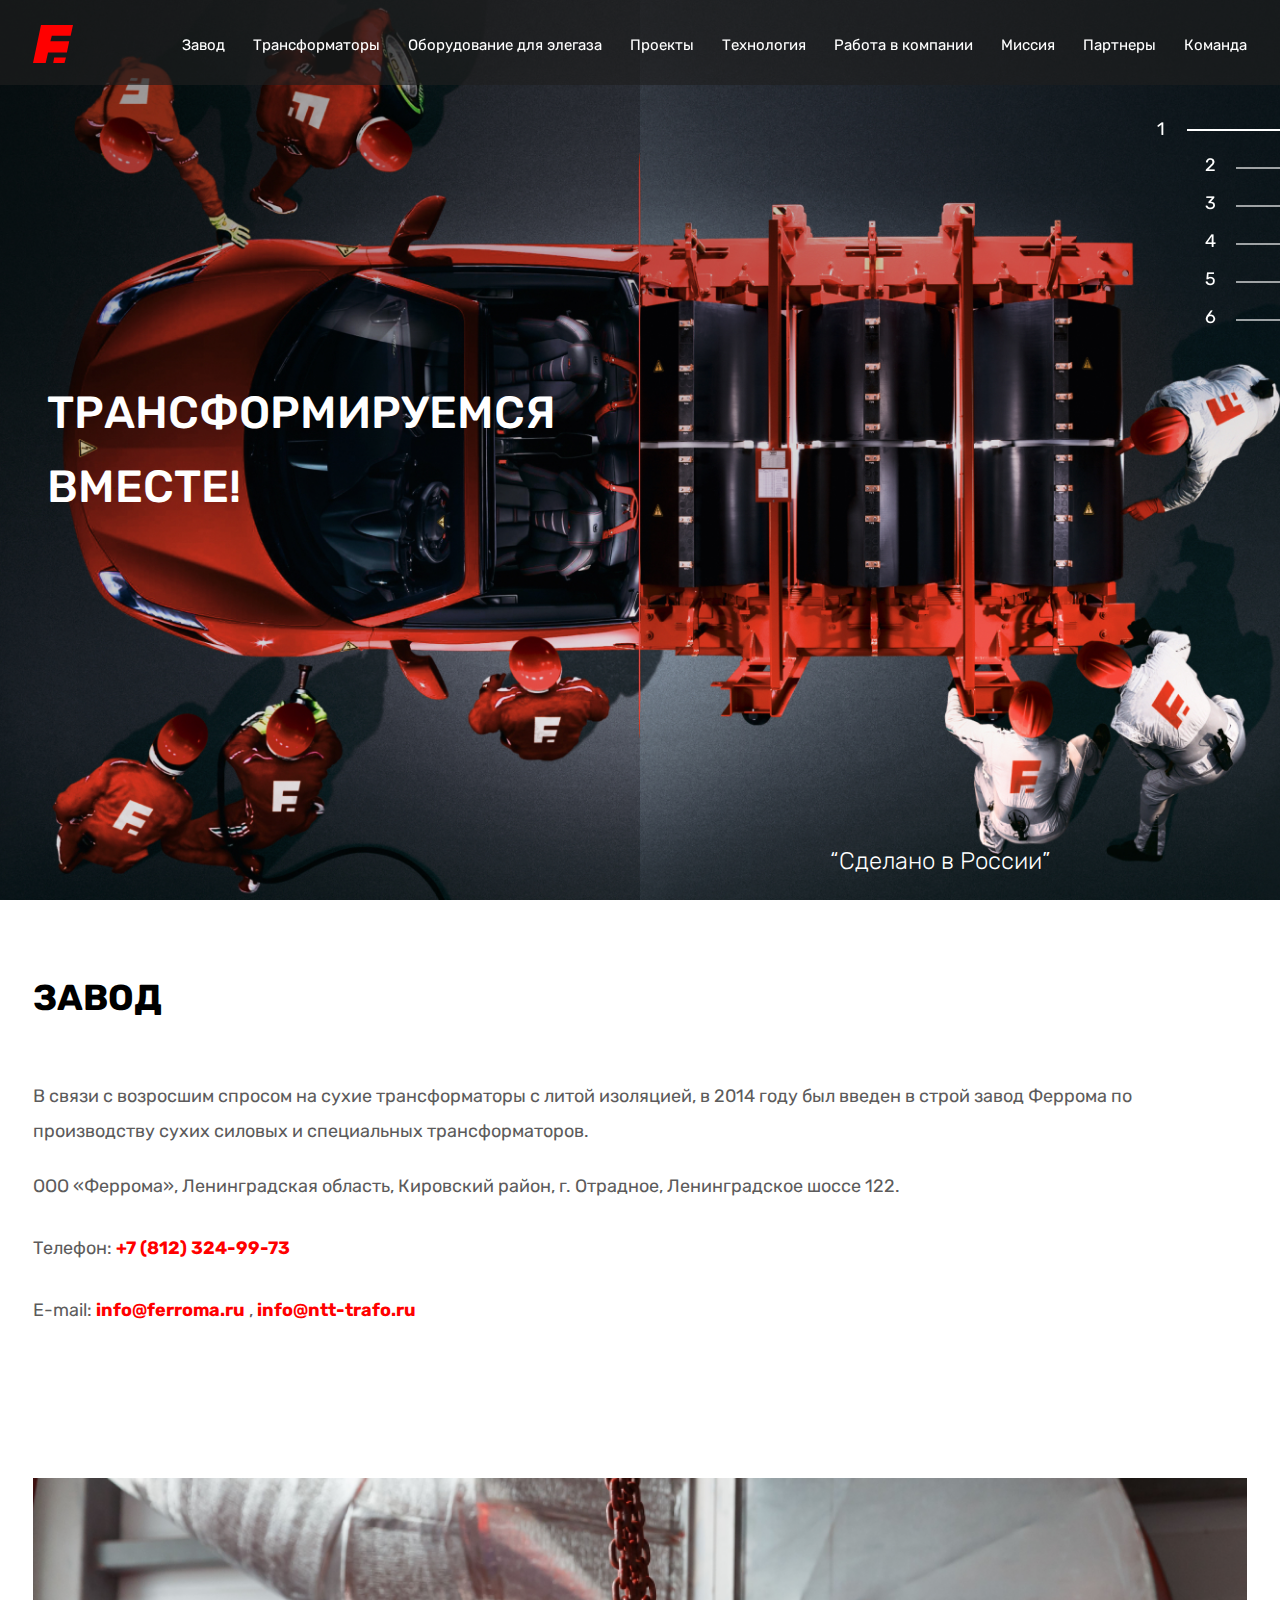
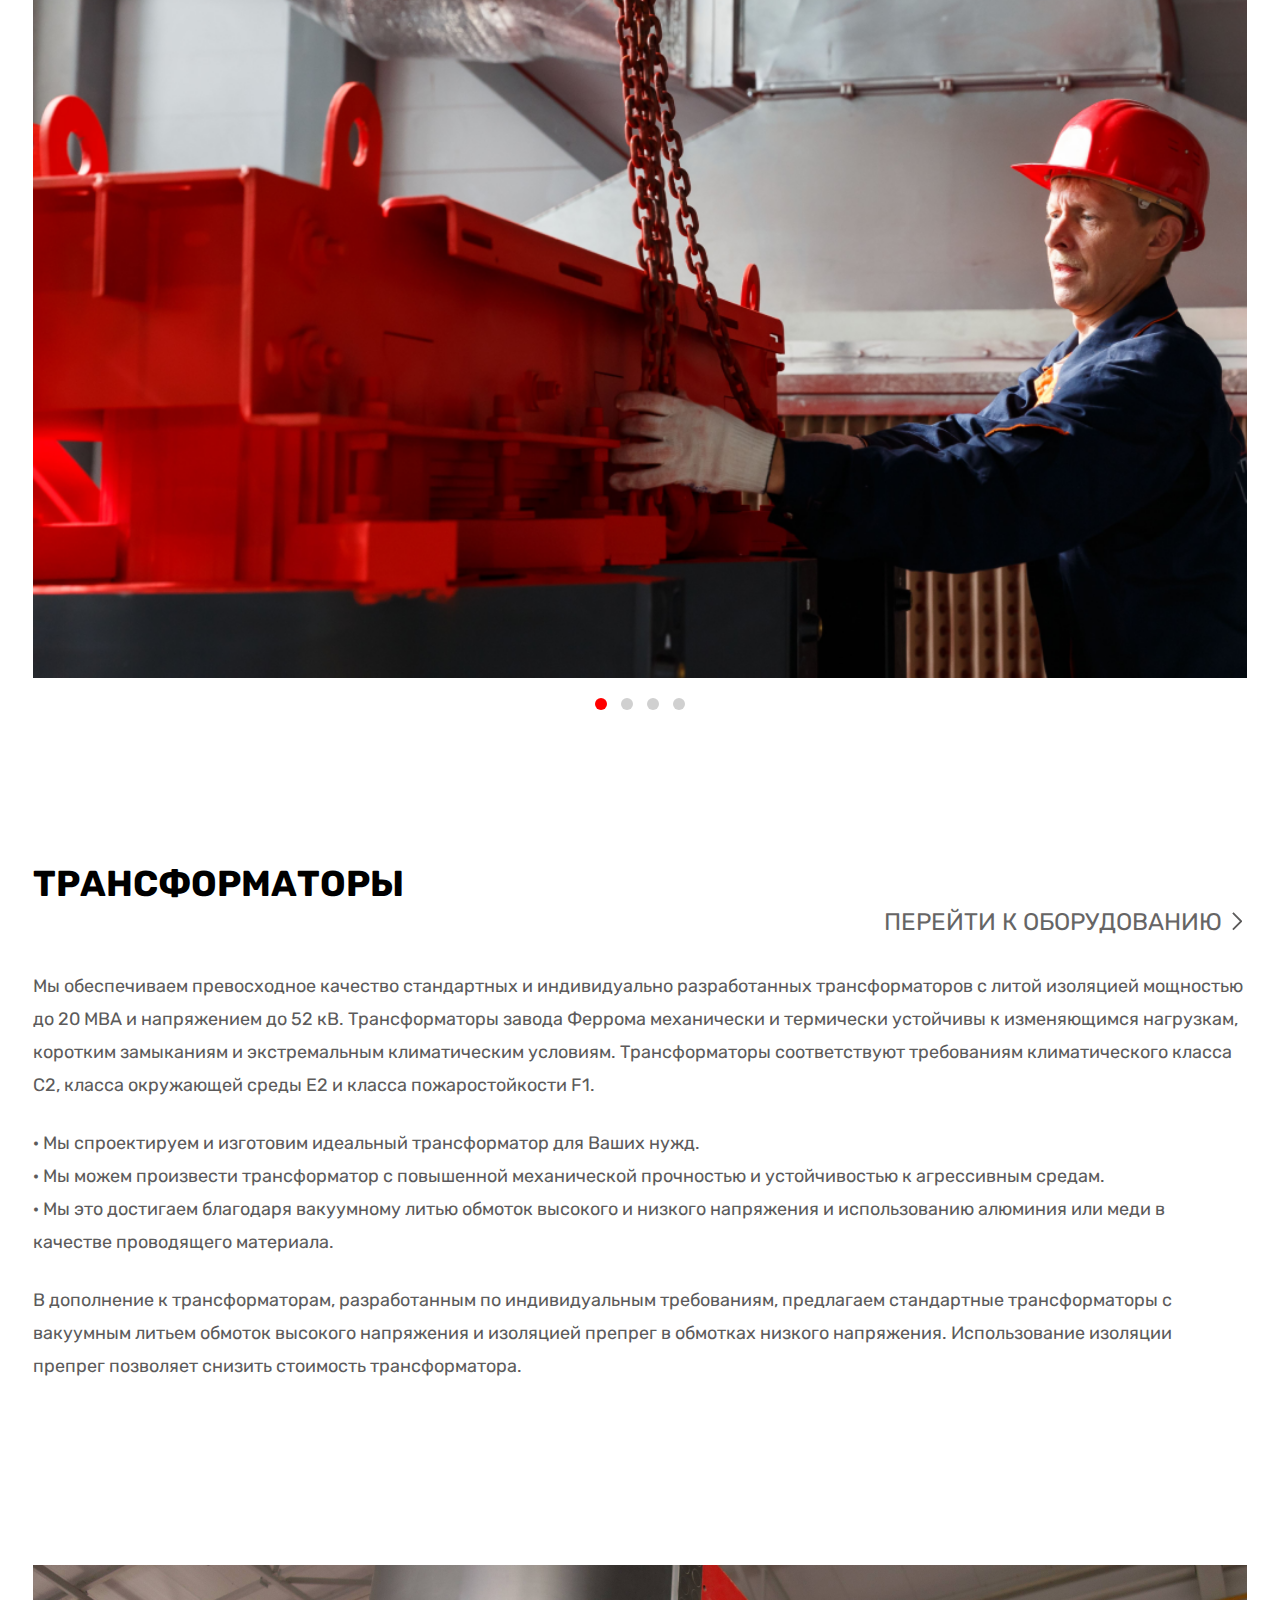
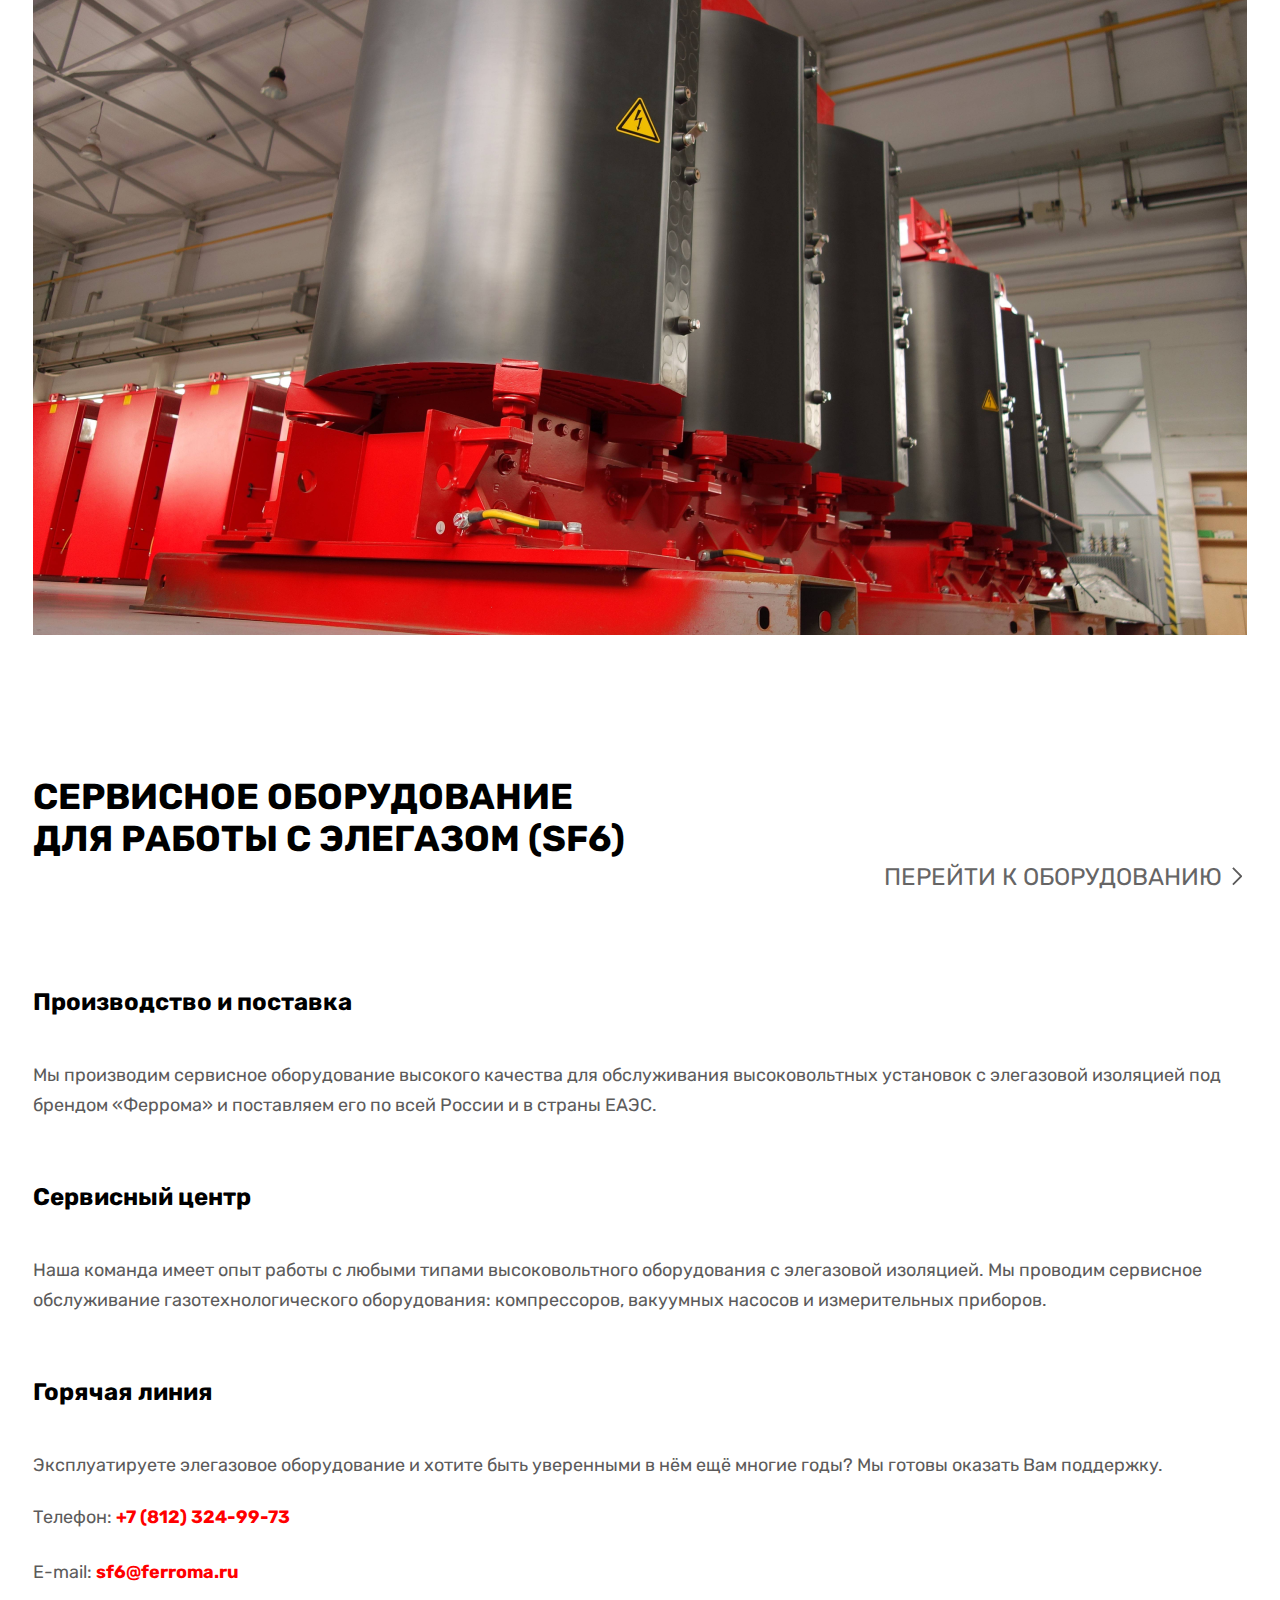
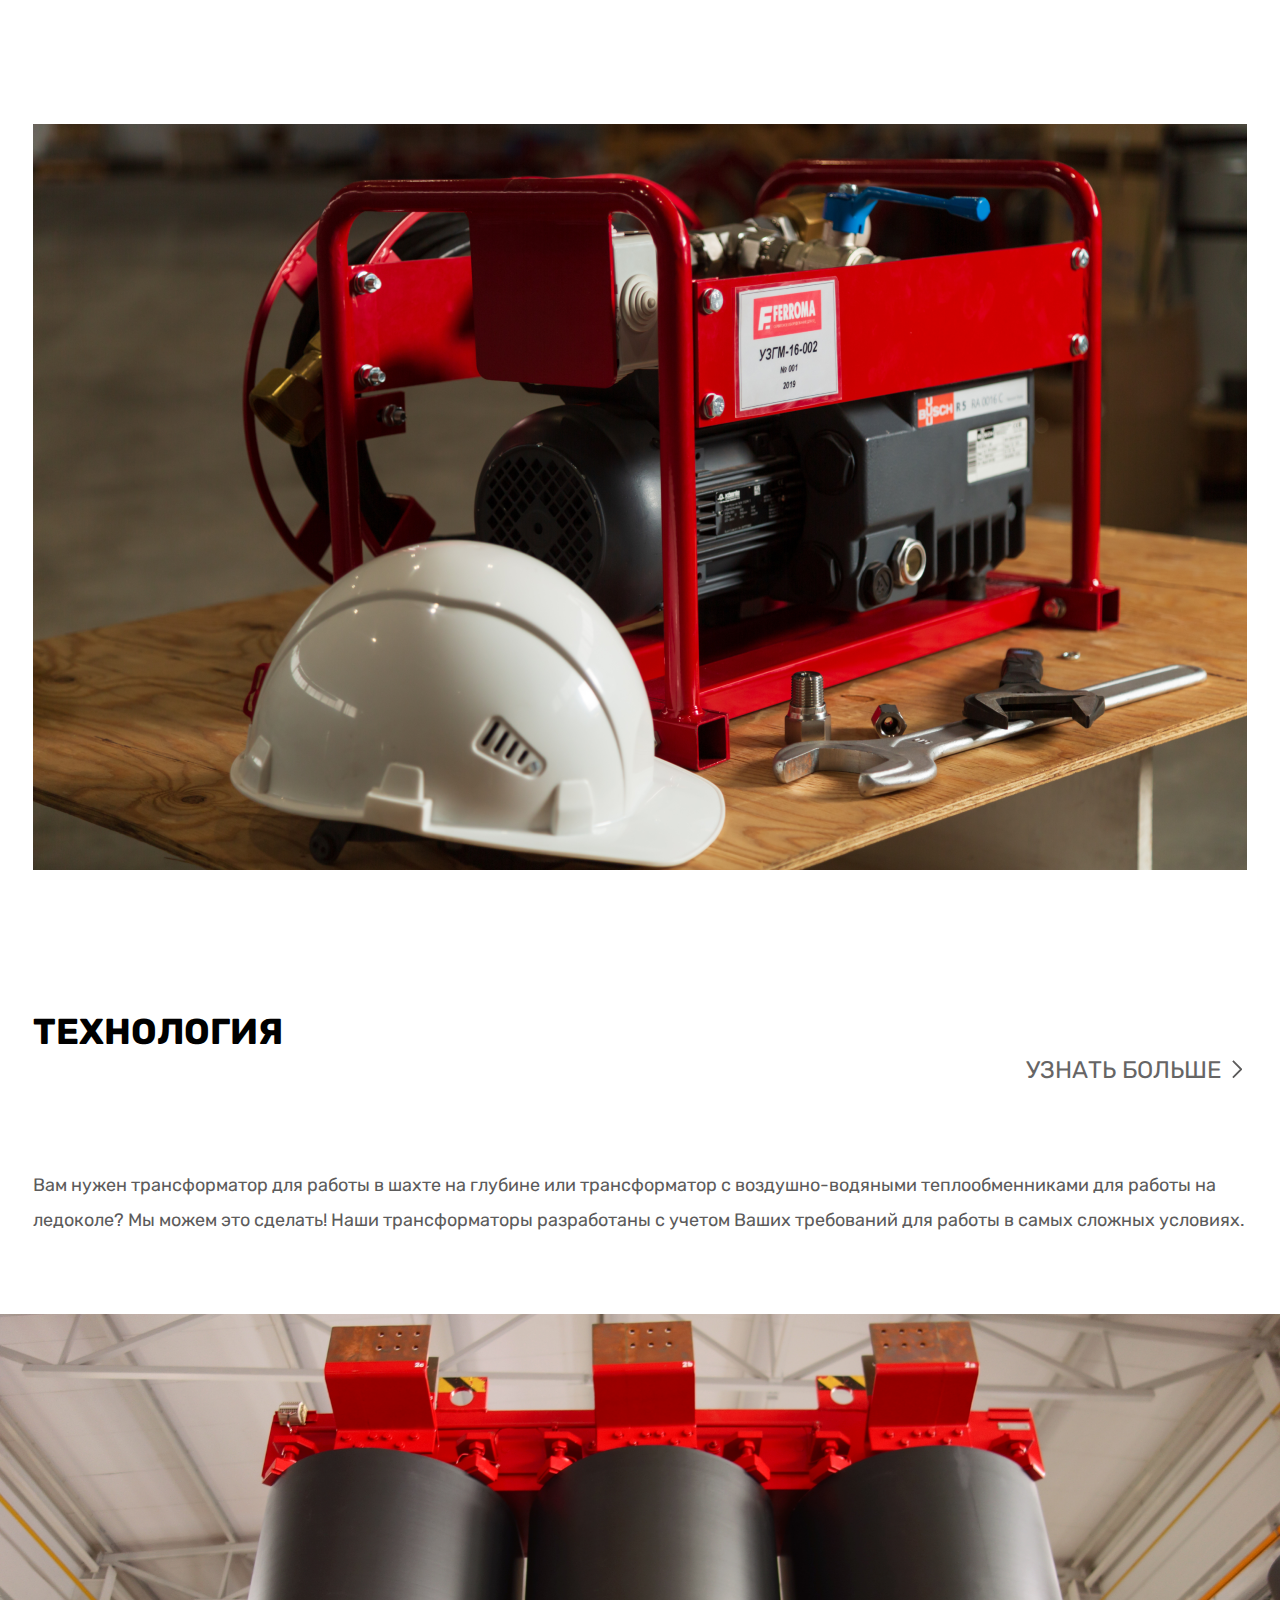
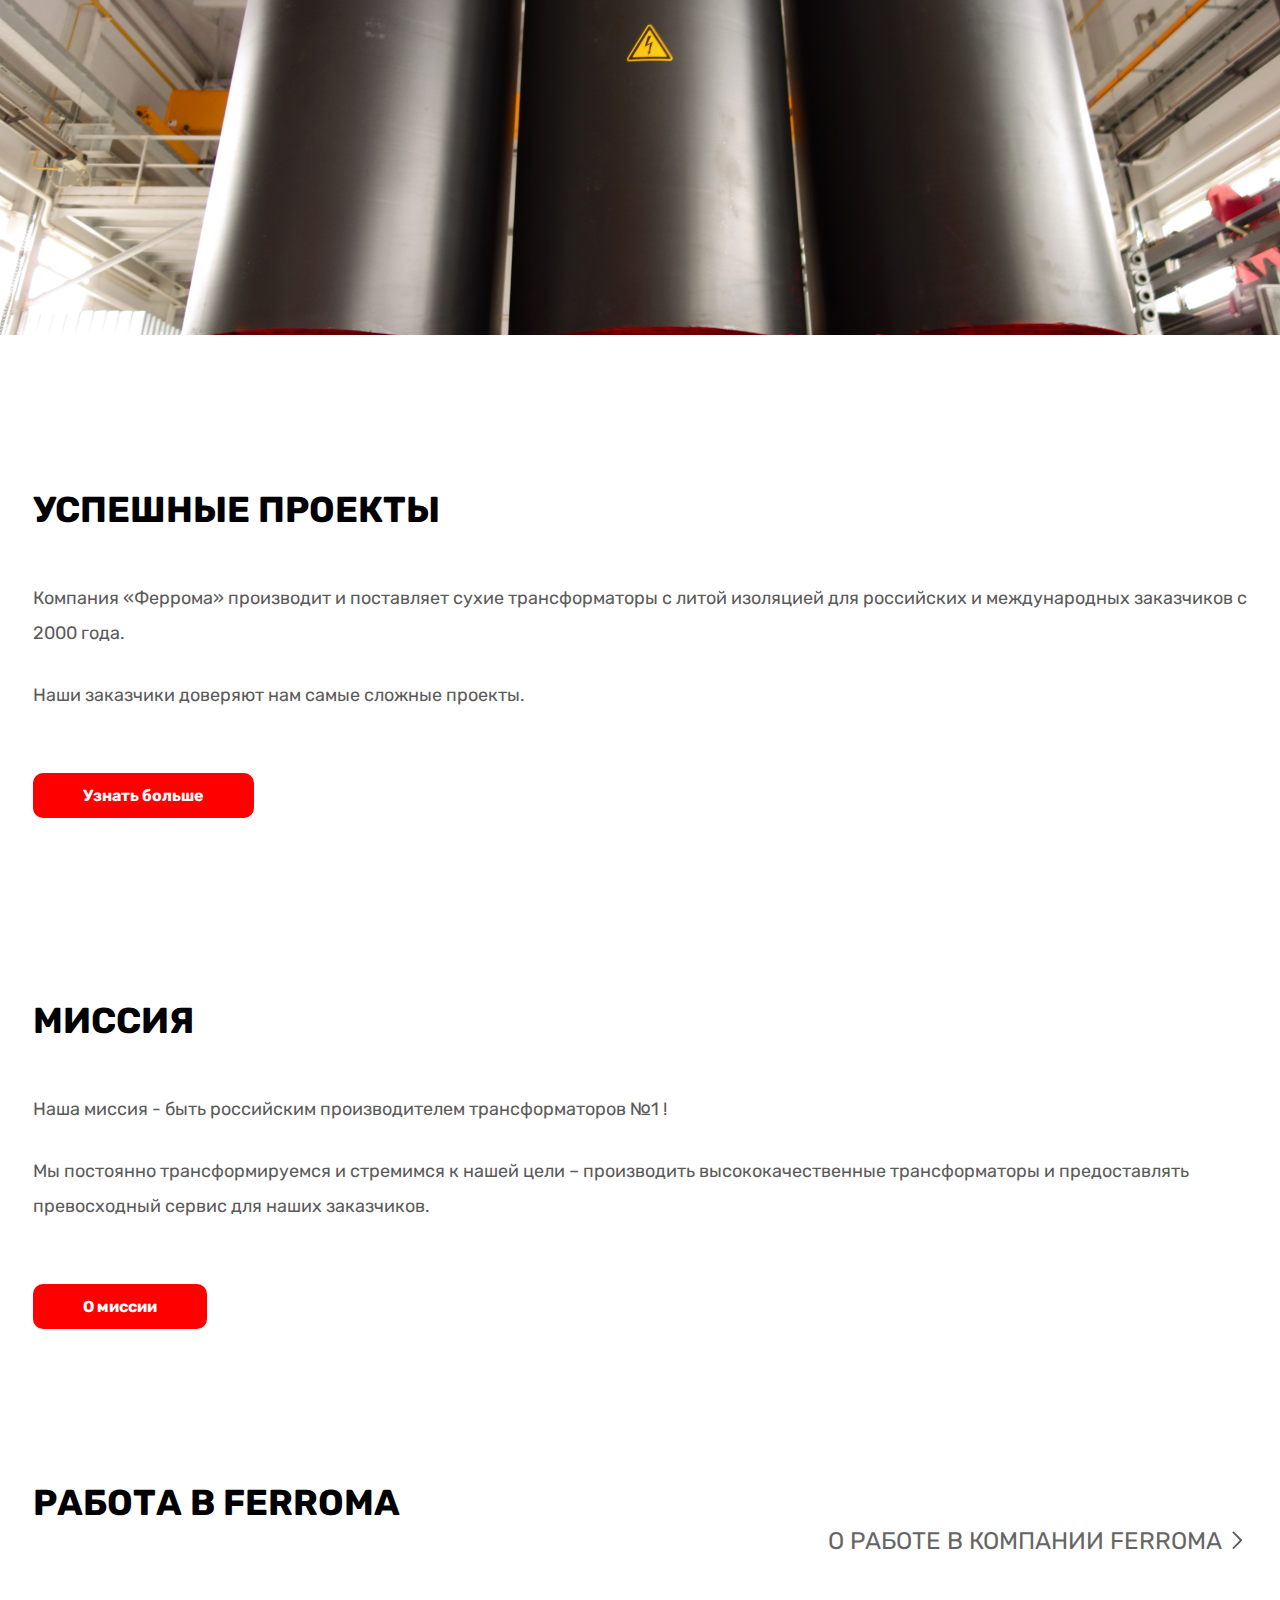
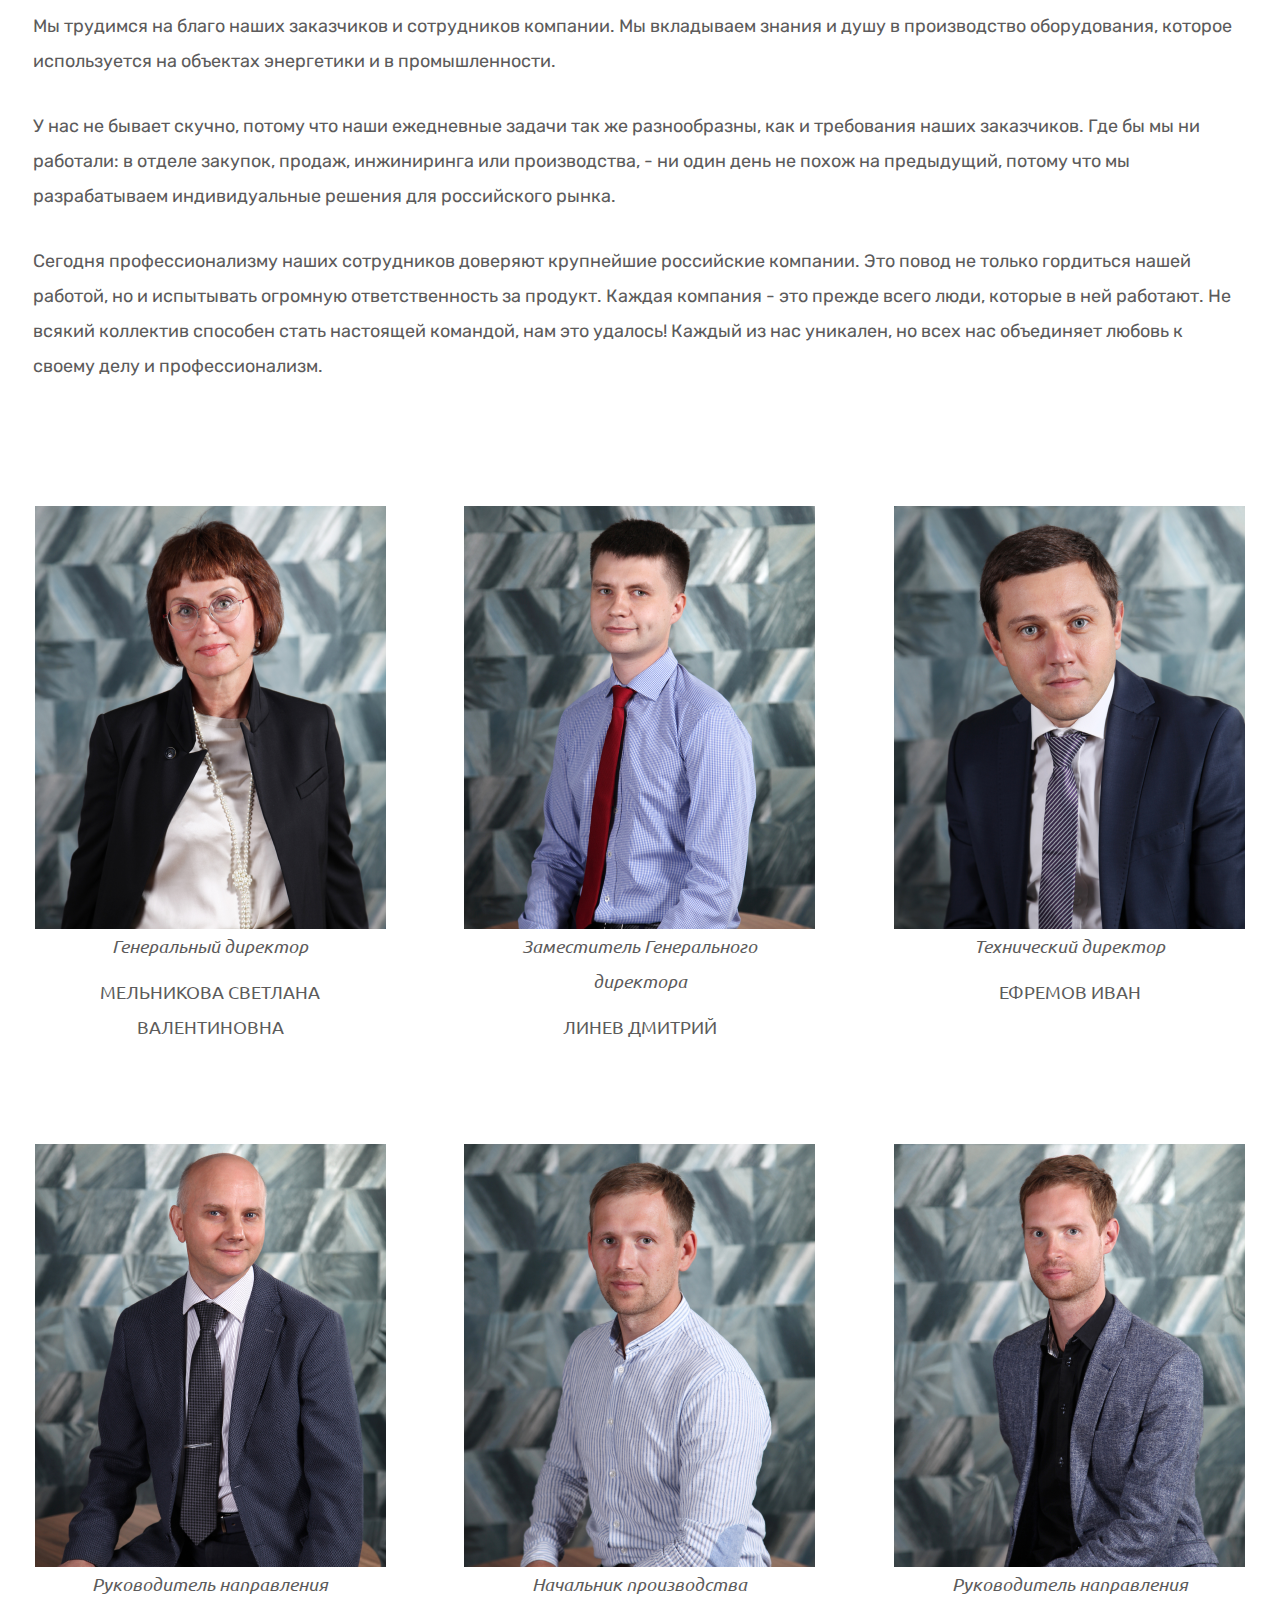
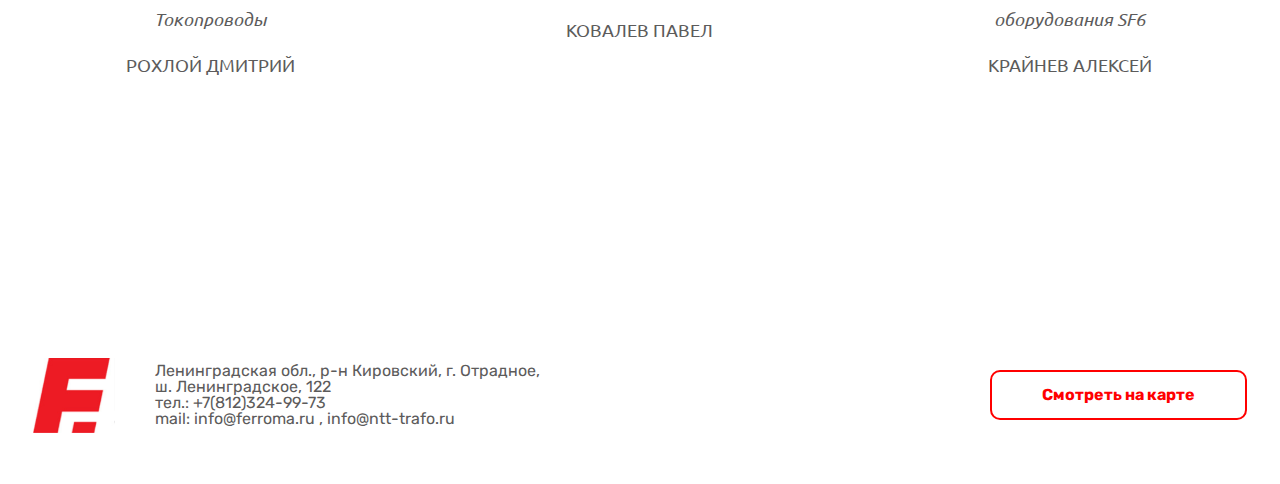
==== docs/index.html @ 0f890d2f "Add files via upload" ====
<!DOCTYPE html>
<html lang="ru">
<head>
   <meta charset="UTF-8">
   <meta name="viewport" content="width=device-width, initial-scale=1.0">
   <meta http-equiv="X-UA-Compatible" content="ie=edge">
   <link href="https://fonts.googleapis.com/css2?family=Rubik:wght@300;400;500;700;900&family=Ubuntu:ital@0;1&display=swap" rel="stylesheet">
   <link rel="stylesheet" href="css/style.min.css">
   <title>Ferroma</title>
</head>
<body>
   <div class="wrapper">
      <section class="top">
         <header class="header">
            <div class="container">
               <div class="header-inner">
                  <a class="header-logo" href="index.html" >
                     <img src="images/logo-small.svg" alt="" />
                  </a>
                  <nav class="header-menu">
                     <ul class="header-list">
                        <li>
                           <div class="header-adapt">
                              <a class="header-logo-adaptive" href="index.html">
                                 <img src="images/logo-small.svg" alt="" />
                              </a>
                              <button class="header-menu__btn header-menu__btn--close">
                                 <span class="header-menu__line"></span>
                              </button>
                           </div>
                        </li>
                        <li><a class="header-link" href="#factory">Завод</a></li>
                        <li><a class="header-link" href="transformators.html">Трансформаторы</a></li>
                        <li><a class="header-link" href="gear.html">Оборудование для элегаза</a></li>
                        <li><a class="header-link" href="projects.html">Проекты</a></li>
                        <li><a class="header-link" href="technology.html">Технология</a></li>
                        <li><a class="header-link" href="team.html">Работа в компании</a></li>
                        <li><a class="header-link" href="mission.html">Миссия</a></li>
                        <li><a class="header-link" href="partners.html">Партнеры</a></li>
                        <li><a class="header-link" href="#crew">Команда</a></li>
                     </ul>
                  </nav>
                  <div class="header-menu__overlay"></div>
                  <button class="header-menu__btn">
                     <span class="header-menu__line"></span>
                  </button>
               </div>
            </div>
         </header>
         <section class="main">
            <div class="main-slider">
               <div class="main-slider__item item-slider">
                  <div class="overlay"></div>
                  <div class="item-slider__img">
                     <picture>
                        <source srcset="images/main-1-landscape.jpg" media="(max-width: 450px)">
                        <img src="images/main-1.jpg" alt="">
                     </picture>
                  </div>
                  <div class="item-slider__body">
                     <div class="container">
                        <div class="item-slider__body__content">
                           <div class="item-slider__text">
                              Трансформируемся
                              вместе!
                           </div>
                        </div>
                     </div>
                  </div>
                  <div class="item-slider__made">
                     “Сделано в России”
                  </div>
               </div>
               <div class="main-slider__item item-slider">
                  <div class="overlay"></div>
                  <div class="item-slider__img">
                     <img src="images/main-2.jpg" alt="">
                  </div>
                  <div class="item-slider__body">
                     <div class="container">
                        <div class="item-slider__body__content">
                           <div class="item-slider__text">
                              Нестандартные решения,
                              Индивидуальный подход
                           </div>
                        </div>
                     </div>
                  </div>
                  <div class="item-slider__made">
                     “Сделано в России”
                  </div>
               </div>
               <div class="main-slider__item item-slider">
                  <div class="overlay"></div>
                  <div class="item-slider__img">
                     <img src="images/main-3.jpg" alt="">
                  </div>
                  <div class="item-slider__body">
                     <div class="container">
                        <div class="item-slider__body__content">
                           <div class="item-slider__text">
                              Мы делаем <br>
                              качество!
                           </div>
                        </div>
                     </div>
                  </div>
                  <div class="item-slider__made">
                     “Сделано в России”
                  </div>
               </div>
               <div class="main-slider__item item-slider">
                  <div class="overlay"></div>
                  <div class="item-slider__img">
                     <img src="images/main-4.jpg" alt="">
                  </div>
                  <div class="item-slider__body">
                     <div class="container">
                        <div class="item-slider__body__content">
                           <div class="item-slider__text">
                              Качество в деталях...
                           </div>
                        </div>
                     </div>
                  </div>
                  <div class="item-slider__made">
                     “Сделано в России”
                  </div>
               </div>
               <div class="main-slider__item item-slider">
                  <div class="overlay"></div>
                  <div class="item-slider__img">
                     <img src="images/main-5.jpg" alt="">
                  </div>
                  <div class="item-slider__body">
                     <div class="container">
                        <div class="item-slider__body__content">
                           <div class="item-slider__text">
                              Ferroma.
                              Работа с элегазом - 
                              это просто!
                           </div>
                        </div>
                     </div>
                  </div>
                  <div class="item-slider__made">
                     “Сделано в России”
                  </div>
               </div>
               <div class="main-slider__item item-slider">
                  <div class="overlay"></div>
                  <div class="item-slider__img">
                     <img src="images/main-6.jpg" alt="">
                  </div>
                  <div class="item-slider__body">
                     <div class="container">
                        <div class="item-slider__body__content">
                           <div class="item-slider__text">
                              Завод <br> 
                              Ferroma
                           </div>
                        </div>
                     </div>
                  </div>
                  <div class="item-slider__made">
                     “Сделано в России”
                  </div>
               </div>
            </div>
         </section>
      </section>
      <div class="box">
         <section class="factory">
               <div class="factory-inner">
                  <div class="container">
                  <h1 class="factory-title title" id="factory">
                     Завод
                  </h1>
                  <div class="factory-text">
                     В связи с возросшим спросом на сухие трансформаторы с литой изоляцией, в 2014 году был введен в строй завод Феррома по производству сухих силовых и специальных трансформаторов.
                  </div>
                  <div class="factory-address">
                     ООО «Феррома», Ленинградская область, Кировский район, г. Отрадное, Ленинградское шоссе 122.
                  </div>
                  <div class="factory-phone">
                     Телефон:
                     <span><a class="factory-number number" href="tel:+78123249973">+7 (812) 324-99-73</a></span>
                  </div>
                  <div class="factory-mail">
                     E-mail:
                     <span><a class="factory-post post-one mail" href="mailto:info@ferroma.ru">info@ferroma.ru</a></span>
                     ,
                     <span><a class="factory-post post-second mail" href="mailto:info@ntt-trafo.ru">info@ntt-trafo.ru</a></span>
                  </div>
                  </div>
                  <div class="factory-wrapper container">
                  <div class="factory-slider">
                     <div class="factory-slider__item">
                        <img src="images/factory-1.png" alt="" />
                     </div>
                     <div class="factory-slider__item">
                        <img src="images/factory-2.png" alt="" />
                     </div>
                     <div class="factory-slider__item">
                        <img src="images/factory-1.png" alt="" />
                     </div>
                     <div class="factory-slider__item">
                        <img src="images/factory-2.png" alt="" />
                     </div>
                  </div>
                  </div>
               </div>
         </section>
         <section class="transf">
            <div class="container">
               <div class="transf-inner">
                  <div class="head">
                     <h1 class="transf-title title">Трансформаторы</h1>
                     <div class="link-wrapper">
                        <a class="transf-link link" href="gear.html"><span>Перейти к оборудованию</span></a>
                     </div>
                  </div>
                  <div class="transf-text">
                     <p>
                        Мы обеспечиваем превосходное качество стандартных и индивидуально разработанных трансформаторов с литой изоляцией мощностью до 20 МВА и напряжением до 52 кВ.
                     Трансформаторы завода Феррома механически и термически устойчивы к изменяющимся нагрузкам, коротким замыканиям и экстремальным климатическим условиям. Трансформаторы соответствуют требованиям климатического класса C2, класса окружающей среды E2 и класса пожаростойкости F1.
                     </p>
                     <p>
                     · Мы спроектируем и изготовим идеальный трансформатор для Ваших нужд.<br>

                     · Мы можем произвести трансформатор с повышенной механической прочностью и устойчивостью к агрессивным средам.<br>

                     · Мы это достигаем благодаря вакуумному литью обмоток высокого и низкого напряжения и использованию алюминия или меди в качестве проводящего материала.
                     </p>
                     <p>
                        В дополнение к трансформаторам, разработанным по индивидуальным требованиям, предлагаем стандартные трансформаторы с вакуумным литьем обмоток высокого напряжения и изоляцией препрег в обмотках низкого напряжения. Использование изоляции препрег позволяет снизить стоимость трансформатора.
                     </p>
                  </div>
                  <div class="transf-img">
                     <img src="images/transf.png" alt="" />
                  </div>
               </div>
            </div>
         </section>
         <section class="equipment">
            <div class="container">
               <div class="equipment-inner">
                  <div class="head">
                     <h1 class="equipment-title title">Сервисное оборудование для работы с элегазом (SF6)</h1>
                     <div class="equipment-link link-wrapper">
                        <a class="equipment-link link" href="gear.html"><span>Перейти к оборудованию</span></a>
                     </div>
                  </div>
                  <div class="text">
                     <div class="text-item">
                        <div class="text-title">Производство и поставка</div>
                        <div class="text-main">
                           <p>
                              Мы производим сервисное оборудование высокого качества для обслуживания высоковольтных установок с элегазовой изоляцией под брендом «Феррома» и поставляем его по всей России и в страны ЕАЭС.
                           </p>
                        </div>
                     </div>
                     <div class="text-item">
                        <div class="text-title">Сервисный центр</div>
                        <div class="text-main">
                           <p>
                              Наша команда имеет опыт работы с любыми типами высоковольтного оборудования с элегазовой изоляцией. Мы проводим сервисное обслуживание газотехнологического оборудования: компрессоров, вакуумных насосов и измерительных приборов.
                           </p>
                        </div>
                     </div>
                     <div class="text-item">
                        <div class="text-title">Горячая линия</div>
                        <div class="text-main">
                           <p>
                              Эксплуатируете элегазовое оборудование и хотите быть уверенными в нём ещё многие годы? Мы готовы оказать Вам поддержку.
                           </p>
                           <div class="equipment-phone">
                              Телефон:
                              <span><a class="equipment-number number" href="tel:+78123249973">+7 (812) 324-99-73</a></span>
                           </div>
                           <div class="equipment-mail">
                              E-mail:
                              <span><a class="equipment-post post-one mail" href="mailto:sf6@ferroma.ru">sf6@ferroma.ru</a></span>
                           </div>
                           <div class="equipment-img">
                              <img src="images/equipment.png" alt="" />
                           </div>
                        </div>
                     </div>
                  </div>
               </div>
            </div>
         </section>
         <section class="technology">
            <div class="technology-inner">
               <div class="container">
                  <div class="head">
                     <h1 class="technology-title title">Технология</h1>
                     <div class="technology-link link-wrapper">
                        <a class="technology-link link" href="technology.html"><span>Узнать больше</span></a>
                     </div>
                  </div>
                  <div class="technology-text">
                     <p>
                        Вам нужен трансформатор для работы в шахте на глубине или трансформатор с воздушно-водяными теплообменниками для работы на ледоколе? Мы можем это сделать! Наши трансформаторы разработаны с учетом Ваших требований для работы в самых сложных условиях.
                     </p>
                  </div>
               </div>
               <div class="technology-img">
                  <img src="images/technology.png" alt="" />
               </div>
            </div>
         </section>
         <section class="company">
            <div class="container">
               <div class="company-inner">
                  <div class="company-projects projects-company">
                     <h1 class="company-title title">Успешные проекты</h1>
                     <div class="projects-company__text">
                        <p>
                           Компания «Феррома» производит и поставляет сухие трансформаторы с литой изоляцией для российских и международных заказчиков с 2000 года.
                        </p>
                        <p>
                           Наши заказчики доверяют нам самые сложные проекты.
                        </p>
                     </div>
                     <a class="projects-company__btn btn" href="projects.html">Узнать больше</a>
                  </div>
                  <div class="company-mission mission-company">
                     <div class="company-title title">Миссия</div>
                     <div class="mission-company__text">
                        <p>
                           Наша миссия - быть российским производителем трансформаторов №1 !
                        </p>
                        <p>
                           Мы постоянно трансформируемся и стремимся к нашей цели – производить высококачественные трансформаторы и предоставлять превосходный сервис для наших заказчиков.
                        </p>
                     </div>
                     <a class="mission-company__btn btn" href="mission.html">О миссии</a>
                  </div>
               </div>
            </div>
         </section>
         <section class="work">
            <div class="container">
               <div class="work-inner">
                  <div class="head">
                     <h1 class="work-title title">Работа в Ferroma</h1>
                     <div class="link-wrapper">
                        <a class="work-link link" href="team.html"><span>О работе в компании Ferroma</span></a>
                     </div>
                  </div>
                  <div class="work-text">
                     <p>
                        Мы трудимся на благо наших заказчиков и сотрудников компании. Мы вкладываем знания и душу в производство оборудования, которое используется на объектах энергетики и в промышленности.
                     </p>
                     <p>
                        У нас не бывает скучно, потому что наши ежедневные задачи так же разнообразны, как и требования наших заказчиков. Где бы мы ни работали: в отделе закупок, продаж, инжиниринга или производства, - ни один день не похож на предыдущий, потому что мы разрабатываем индивидуальные решения для российского рынка.
                     </p>
                     <p>
                        Сегодня профессионализму наших сотрудников доверяют крупнейшие российские компании. Это повод не только гордиться нашей работой, но и испытывать огромную ответственность за продукт. Каждая компания - это прежде всего люди, которые в ней работают. Не всякий коллектив способен стать настоящей командой, нам это удалось! Каждый из нас уникален, но всех нас объединяет любовь к своему делу и профессионализм.
                     </p>
                  </div>
                  <div class="work-headers" id="crew">
                     <div class="work-headers__item">
                           <div class="work-headers__img">
                              <img src="images/work-1.png" alt="" />
                           </div>
                           <div class="work-headers__text">
                              <div class="work-headers__job">
                                 Генеральный директор
                              </div>
                              <div class="work-headers__name">Мельникова Cветлана Валентиновна</div>
                           </div>
                     </div>
                     <div class="work-headers__item">
                           <div class="work-headers__img">
                              <img src="images/work-2.png" alt="" />
                           </div>
                           <div class="work-headers__text">
                              <div class="work-headers__job">
                                 Заместитель Генерального директора
                              </div>
                              <div class="work-headers__name">Линев Дмитрий</div>
                           </div>
                     </div>
                     <div class="work-headers__item">
                           <div class="work-headers__img">
                              <img src="images/work-3.png" alt="" />
                           </div>
                           <div class="work-headers__text">
                              <div class="work-headers__job">
                                 Технический директор
                              </div>
                              <div class="work-headers__name">Ефремов Иван</div>
                           </div>
                     </div>
                     <div class="work-headers__item">
                           <div class="work-headers__img">
                              <img src="images/work-4.png" alt="" />
                           </div>
                           <div class="work-headers__text">
                              <div class="work-headers__job">
                                 Руководитель направления Токопроводы
                              </div>
                              <div class="work-headers__name">Рохлой Дмитрий</div>
                           </div>
                     </div>
                     <div class="work-headers__item">
                           <div class="work-headers__img">
                              <img src="images/work-5.png" alt="" />
                           </div>
                           <div class="work-headers__text">
                              <div class="work-headers__job">
                                 Начальник производства
                              </div>
                              <div class="work-headers__name">Ковалев Павел</div>
                           </div>
                     </div>
                     <div class="work-headers__item">
                           <div class="work-headers__img">
                              <img src="images/work-6.png" alt="" />
                           </div>
                           <div class="work-headers__text">
                              <div class="work-headers__job">
                                 Руководитель направления оборудования SF6
                              </div>
                              <div class="work-headers__name">Крайнев Алексей</div>
                           </div>
                     </div>
                  </div>
               </div>
            </div>
         </section>
      </div>
      <footer class="footer">
         <div class="container">
            <div class="footer-inner">
               <div class="footer-wrapper">
                  <a class="footer-logo" href="index.html">
                     <picture>
                        <source srcset="images/footer-small.svg" media="(max-width: 600px)">                       
                        <img src="images/logo-big.svg" alt="" />
                     </picture>
                  </a>
                  <div class="footer-info">
                     <div class="footer-address">
                        Ленинградская обл., р-н Кировский, 
                        г. Отрадное, ш. Ленинградское, 122
                     </div>
                     тел.:
                     <a class="footer-phone" href="tel:+78123249973">+7(812)324-99-73</a><br>
                     mail:
                     <a class="footer-mail-first" href="mailto:info@ferroma.ru">info@ferroma.ru</a>
                     ,
                     <a class="footer-mail-second" href="mailto:info@ntt-trafo.ru">info@ntt-trafo.ru</a>
                  </div>
               </div>
               <a class="footer-btn btn btn-white" href="#">Смотреть на карте</a>
            </div>
         </div>
      </footer>
   </div>
   <script src="https://ajax.googleapis.com/ajax/libs/jquery/3.6.0/jquery.min.js"></script>
   <script src="js/slick.min.js"></script>
   <script src="js/main.js"></script>
</body>
</html>
---- docs/css/style.min.css ----
/*! HTML5 Boilerplate v8.0.0 | MIT License | https://html5boilerplate.com/ */html{color:#222;font-size:1em;line-height:1.4}::-moz-selection{background:#b3d4fc;text-shadow:none}::selection{background:#b3d4fc;text-shadow:none}hr{display:block;height:1px;border:0;border-top:1px solid #ccc;margin:1em 0;padding:0}audio,canvas,iframe,img,svg,video{vertical-align:middle}fieldset{border:0;margin:0;padding:0}textarea{resize:vertical}.hidden,[hidden]{display:none !important}.sr-only{border:0;clip:rect(0, 0, 0, 0);height:1px;margin:-1px;overflow:hidden;padding:0;position:absolute;white-space:nowrap;width:1px}.sr-only.focusable:active,.sr-only.focusable:focus{clip:auto;height:auto;margin:0;overflow:visible;position:static;white-space:inherit;width:auto}.invisible{visibility:hidden}.clearfix::before,.clearfix::after{content:" ";display:table}.clearfix::after{clear:both}@media print{*,*::before,*::after{background:#fff !important;color:#000 !important;-webkit-box-shadow:none !important;box-shadow:none !important;text-shadow:none !important}a,a:visited{text-decoration:underline}a[href]::after{content:" (" attr(href) ")"}abbr[title]::after{content:" (" attr(title) ")"}a[href^="#"]::after,a[href^="javascript:"]::after{content:""}pre{white-space:pre-wrap !important}pre,blockquote{border:1px solid #999;page-break-inside:avoid}thead{display:table-header-group}tr,img{page-break-inside:avoid}p,h2,h3{orphans:3;widows:3}h2,h3{page-break-after:avoid}}*{padding:0;margin:0;border:0}*,*:before,*:after{-webkit-box-sizing:border-box;box-sizing:border-box}:focus,:active{outline:none}a:focus,a:active{outline:none}nav,footer,header,aside{display:block}html,body{height:100%;width:100%;font-size:100%;line-height:1;font-size:14px;-ms-text-size-adjust:100%;-moz-text-size-adjust:100%;-webkit-text-size-adjust:100%}input,button,textarea{font-family:inherit}input::-ms-clear{display:none}button{cursor:pointer}button::-moz-focus-inner{padding:0;border:0}a,a:visited{text-decoration:none}a:hover{text-decoration:none}ul li{list-style:none}img{vertical-align:top}h1,h2,h3,h4,h5,h6{font-size:inherit;font-weight:inherit}/*! normalize.css v8.0.1 | MIT License | github.com/necolas/normalize.css */html{line-height:1.15;-webkit-text-size-adjust:100%}body{margin:0}main{display:block}h1{font-size:2em;margin:0.67em 0}hr{-webkit-box-sizing:content-box;box-sizing:content-box;height:0;overflow:visible}pre{font-family:monospace, monospace;font-size:1em}a{background-color:transparent}abbr[title]{border-bottom:none;text-decoration:underline;-webkit-text-decoration:underline dotted;text-decoration:underline dotted}b,strong{font-weight:bolder}code,kbd,samp{font-family:monospace, monospace;font-size:1em}small{font-size:80%}sub,sup{font-size:75%;line-height:0;position:relative;vertical-align:baseline}sub{bottom:-0.25em}sup{top:-0.5em}img{border-style:none}button,input,optgroup,select,textarea{font-family:inherit;font-size:100%;line-height:1.15;margin:0}button,input{overflow:visible}button,select{text-transform:none}button,[type="button"],[type="reset"],[type="submit"]{-webkit-appearance:button}button::-moz-focus-inner,[type="button"]::-moz-focus-inner,[type="reset"]::-moz-focus-inner,[type="submit"]::-moz-focus-inner{border-style:none;padding:0}button:-moz-focusring,[type="button"]:-moz-focusring,[type="reset"]:-moz-focusring,[type="submit"]:-moz-focusring{outline:1px dotted ButtonText}fieldset{padding:0.35em 0.75em 0.625em}legend{-webkit-box-sizing:border-box;box-sizing:border-box;color:inherit;display:table;max-width:100%;padding:0;white-space:normal}progress{vertical-align:baseline}textarea{overflow:auto}[type="checkbox"],[type="radio"]{-webkit-box-sizing:border-box;box-sizing:border-box;padding:0}[type="number"]::-webkit-inner-spin-button,[type="number"]::-webkit-outer-spin-button{height:auto}[type="search"]{-webkit-appearance:textfield;outline-offset:-2px}[type="search"]::-webkit-search-decoration{-webkit-appearance:none}::-webkit-file-upload-button{-webkit-appearance:button;font:inherit}details{display:block}summary{display:list-item}template{display:none}[hidden]{display:none}.slick-slider{position:relative;display:block;-webkit-box-sizing:border-box;box-sizing:border-box;-webkit-user-select:none;-moz-user-select:none;-ms-user-select:none;user-select:none;-webkit-touch-callout:none;-khtml-user-select:none;-ms-touch-action:pan-y;touch-action:pan-y;-webkit-tap-highlight-color:transparent}.slick-list{position:relative;display:block;overflow:hidden;margin:0;padding:0}.slick-list:focus{outline:none}.slick-list.dragging{cursor:pointer;cursor:hand}.slick-slider .slick-track,.slick-slider .slick-list{-webkit-transform:translate3d(0, 0, 0);-ms-transform:translate3d(0, 0, 0);transform:translate3d(0, 0, 0)}.slick-track{position:relative;top:0;left:0;display:block;margin-left:auto;margin-right:auto}.slick-track:before,.slick-track:after{display:table;content:''}.slick-track:after{clear:both}.slick-loading .slick-track{visibility:hidden}.slick-slide{display:none;float:left;height:100%;min-height:1px}[dir='rtl'] .slick-slide{float:right}.slick-slide img{display:block}.slick-slide.slick-loading img{display:none}.slick-slide.dragging img{pointer-events:none}.slick-initialized .slick-slide{display:block}.slick-loading .slick-slide{visibility:hidden}.slick-vertical .slick-slide{display:block;height:auto;border:1px solid transparent}.slick-arrow.slick-hidden{display:none}body,.text,.header-link,.item-slider__body,.error{font-family:'Rubik', sans-serif}.work-headers__job,.work-headers__name{font-family:'Ubuntu', sans-serif}*,*::before,*::after{-webkit-box-sizing:border-box;box-sizing:border-box}a,button{color:inherit;display:block;-webkit-tap-highlight-color:rgba(0,0,0,0)}ul,li{margin:0;padding:0}h1,h2,h3,h4,h5,h6{margin:0}p{margin-bottom:25px}p:last-child{margin:0}img{-o-object-fit:cover;object-fit:cover;width:100%}body{color:#000;min-width:320px;overflow-x:hidden;color:#666565}.wrapper{overflow:hidden;display:-webkit-box;display:-ms-flexbox;display:flex;-webkit-box-orient:vertical;-webkit-box-direction:normal;-ms-flex-direction:column;flex-direction:column;min-height:100vh}.container{max-width:1244px;padding:0 15px;margin:0 auto;position:relative}main,.box{-webkit-box-flex:1;-ms-flex-positive:1;flex-grow:1;margin-top:auto}html{scroll-behavior:smooth;background-color:#fff}.title{font-weight:700;font-size:36px;text-transform:uppercase;color:#000;max-width:50%;line-height:42px}.title-gear,.title-transformators{max-width:100%;margin-bottom:40px;text-align:left}.text{color:#5C5B5B}.text-item{margin-bottom:60px}.text-item:last-child{margin:0}.text-title{font-weight:700;font-size:24px;color:#000}.text-main{margin-top:40px}.text-main p{line-height:30px;font-size:18px;margin-bottom:20px}.text-main p:last-child{margin:0}.text-features{margin-top:20px}.text-features p{line-height:25px}.text-features__head{color:#000;font-size:16px;font-weight:500;margin-bottom:20px}.btn{padding:5px 50px;background-color:red;display:inline-block;border-radius:10px;color:#fff;font-weight:700;font-size:16px}.btn:hover{background-color:#FF3D00;-webkit-transition:all .3s;-o-transition:all .3s;transition:all .3s}.btn:active{background-color:#B90000}.btn-white{border:2px solid red;color:red;background-color:#fff}.btn-white:hover{color:#fff;-webkit-transition:all .3s;-o-transition:all .3s;transition:all .3s}span{color:red;font-weight:bold}.header{background-color:rgba(30,30,30,0.65);width:100%;padding-top:25px;z-index:5;position:absolute}.header-inner{min-height:60px}.header-logo{float:left}.header-logo-adaptive{display:none;position:relative}.header-logo-adaptive img{width:initial}.header-menu{float:right;display:table;font-size:0px;margin-top:13px}.header-menu li{display:inline-block;margin-left:28px}.header-link{color:#fff;font-size:15px}.header-menu__btn{display:none}.header-menu__overlay{display:none;position:fixed;top:0;left:0;width:100vw;height:100vh}.main-slider,.main-slider__item{height:100vh;width:100vw;overflow:hidden}.main-slider .slick-dots{display:-webkit-box;display:-ms-flexbox;display:flex;-webkit-box-pack:center;-ms-flex-pack:center;justify-content:center;margin-top:25px;position:absolute;top:130px;right:0;-webkit-transform:rotate(90deg);-ms-transform:rotate(90deg);transform:rotate(90deg);counter-reset:list}.main-slider .slick-dots li{margin:0 18px;position:relative}.main-slider .slick-dots li.slick-active button{background-color:#fff;-webkit-transition:all 0.3s ease 0s;-o-transition:all 0.3s ease 0s;transition:all 0.3s ease 0s;-webkit-transform:translateY(-65%);-ms-transform:translateY(-65%);transform:translateY(-65%)}.main-slider .slick-dots button{font-size:0px;width:2px;height:140px;padding:0;border:none;background-color:rgba(255,255,255,0.6);-webkit-transform:translateY(-100%);-ms-transform:translateY(-100%);transform:translateY(-100%);position:relative}.main-slider .slick-dots button::before{content:counter(list);counter-increment:list;position:absolute;bottom:5px;right:-2px;font-size:18px;color:#fff;-webkit-transform:translateY(200%) rotate(-90deg);-ms-transform:translateY(200%) rotate(-90deg);transform:translateY(200%) rotate(-90deg)}.overlay{display:none;background-color:rgba(30,30,30,0.5);position:absolute;width:100%;height:inherit;top:0;left:0}.item-slider{position:relative}.item-slider__img img{width:100%;height:100vh}.item-slider__body{font-weight:500;width:100%;font-size:45px;color:#fff;text-align:left;position:absolute;-webkit-transform:translate(-50%, -50%);-ms-transform:translate(-50%, -50%);transform:translate(-50%, -50%);left:48%;top:50%}.item-slider__body__content{width:61%}.item-slider__text{line-height:74px;text-transform:uppercase;padding-left:40px}.item-slider__made{font-weight:300;font-size:24px;color:#fff;position:absolute;bottom:3%;right:18%}.box section{padding:6% 0;text-align:left;color:#5C5B5B;line-height:35px;font-size:18px}.factory{font-size:18px}.factory-title{margin-bottom:60px}.factory-text{margin:0 0 20px 0}.factory-address,.factory-phone{margin-bottom:27px}.factory a{display:inline-block;font-weight:700}.factory-slider{max-width:100%;margin:150px auto 0;overflow:hidden}.factory-slider__item img{height:800px}.slick-arrow{border:none;outline:none;background-color:transparent;position:absolute;z-index:5;-webkit-transform:translateY(-50%);-ms-transform:translateY(-50%);transform:translateY(-50%);opacity:0}.slick-next{right:40px;top:45%}.slick-next:hover{opacity:1;-webkit-transition:all 0.3s ease 0s;-o-transition:all 0.3s ease 0s;transition:all 0.3s ease 0s}.slick-prev{left:40px;-webkit-transform:rotate(180deg);-ms-transform:rotate(180deg);transform:rotate(180deg);top:40%}.slick-prev:hover{opacity:1;-webkit-transition:all 0.3s ease 0s;-o-transition:all 0.3s ease 0s;transition:all 0.3s ease 0s}.factory-slider .slick-dots{display:-webkit-box;display:-ms-flexbox;display:flex;-webkit-box-pack:center;-ms-flex-pack:center;justify-content:center;margin-top:20px}.factory-slider .slick-dots li{margin:0 7px}.factory-slider .slick-dots li.slick-active button{background-color:#FF0000}.factory-slider .slick-dots button{width:12px;height:12px;background-color:#D0D0D0;border:none;font-size:0;border-radius:50%}.transf-text{line-height:33px;margin-top:30px;font-size:18px}.transf-text p{margin-bottom:25px}.transf-text p:last-child{margin:0}.transf-img{margin-top:15%}.link-wrapper{display:-webkit-box;display:-ms-flexbox;display:flex;-webkit-box-pack:end;-ms-flex-pack:end;justify-content:flex-end}.link-wrapper .link{font-size:24px;text-transform:uppercase;text-align:right;padding-right:25px;position:relative;display:inline-block;font-weight:400}.link-wrapper .link::after{content:'';background-image:url(../images/transf.svg);background-size:cover;background-repeat:no-repeat;position:absolute;width:10px;height:19px;bottom:0;right:0;-webkit-transform:translate(-50%, -50%);-ms-transform:translate(-50%, -50%);transform:translate(-50%, -50%)}.link-wrapper .link span{font-weight:400;text-transform:uppercase;text-align:right;color:#666565;opacity:1}.link-wrapper .link span:hover{color:#130e0ed7}.equipment{padding:5% 0 !important}.equipment-link{margin-bottom:45px}.equipment a{display:inline-block;font-weight:700}.equipment-img{margin-top:11%}.equipment-phone,.equipment-mail{margin-top:20px}.technology-link{margin-bottom:40px}.technology-img{margin-top:6%}.technology p{margin-bottom:20px}.company-title{margin-bottom:50px}.company-projects{margin-bottom:15%}.company p{margin-bottom:27px}.company p:last-child{margin:0}.projects-company__text,.mission-company__text{margin-bottom:60px}.work{padding-bottom:14% !important}.work-link{margin-bottom:50px}.work p{margin-bottom:30px}.work p:last-child{margin:0}.work-text{margin-bottom:10%}.work-headers{display:-ms-grid;display:grid;-ms-grid-columns:1fr 1fr 1fr;grid-template-columns:1fr 1fr 1fr;-ms-grid-rows:1fr 1fr;grid-template-rows:1fr 1fr;grid-gap:100px 75px;text-align:center;margin-bottom:8%}.work-headers__item{display:-webkit-box;display:-ms-flexbox;display:flex;-webkit-box-orient:vertical;-webkit-box-direction:normal;-ms-flex-direction:column;flex-direction:column;-webkit-box-align:center;-ms-flex-align:center;align-items:center}.work-headers__text{max-width:300px;display:-webkit-box;display:-ms-flexbox;display:flex;-webkit-box-orient:vertical;-webkit-box-direction:normal;-ms-flex-direction:column;flex-direction:column;-webkit-box-pack:center;-ms-flex-pack:center;justify-content:center;-webkit-box-align:center;-ms-flex-align:center;align-items:center;margin:0 auto}.work-headers__job{font-size:18px;font-style:italic}.work-headers__name{font-size:18px;text-transform:uppercase;margin-top:10px}.footer{color:#5C5B5B;margin-top:auto;min-height:126px}.footer-inner{display:-webkit-box;display:-ms-flexbox;display:flex;-webkit-box-pack:justify;-ms-flex-pack:justify;justify-content:space-between;-webkit-box-align:center;-ms-flex-align:center;align-items:center}.footer-wrapper{max-width:42%;display:-webkit-box;display:-ms-flexbox;display:flex;-webkit-box-align:center;-ms-flex-align:center;align-items:center}.footer-wrapper a{display:inline-block}.footer-logo{width:120px}.footer-info{font-size:16px;padding-left:40px}.footer-btn{padding:15px 50px}.gear,.transformators{-webkit-box-flex:1;-ms-flex-positive:1;flex-grow:1;padding:110px 0 240px 0}.full{position:static;background-color:#1E1E1E}.gallery{color:#666565;line-height:35px;font-size:18px;text-align:right}.gallery-images{display:-ms-grid;display:grid;-ms-grid-rows:(1fr)[2];grid-template-rows:repeat(2, 1fr);-ms-grid-columns:(1fr)[2];grid-template-columns:repeat(2, 1fr);grid-gap:30px 30px}.gallery img{max-height:100%;height:100%}.gallery-text{margin-bottom:5%;text-align:left}.gallery-text p{margin-bottom:30px}.gallery-text p:last-child{margin-bottom:0}.gallery-btn{margin-top:14%}.gear-gallery-images img:first-child{-ms-grid-row:1;grid-row-start:1;-ms-grid-row-span:2;grid-row-end:3}.cards{padding:80px 0}.cards img{width:initial;max-height:530px}.cards-item{text-align:left;display:-webkit-box;display:-ms-flexbox;display:flex;-webkit-box-align:center;-ms-flex-align:center;align-items:center;margin-bottom:30px;width:100%}.cards-item:last-child{margin:0}.cards-item:hover{border:1px solid #F3F3F3;-webkit-box-shadow:6px 10px 25px 0px #0033801A;box-shadow:6px 10px 25px 0px #0033801A;-webkit-transition:all .2ms;-o-transition:all .2ms;transition:all .2ms}.cards-item__img{margin-right:10%;min-width:300px;max-height:530px;text-align:center;display:-webkit-box;display:-ms-flexbox;display:flex;-webkit-box-pack:center;-ms-flex-pack:center;justify-content:center;-webkit-box-align:center;-ms-flex-align:center;align-items:center}.cards-item__about{max-width:50%;-webkit-box-flex:1;-ms-flex-positive:1;flex-grow:1;padding:25px 0}.cards-text-main{color:#808080}.cards-text-main p{font-size:14px;line-height:25px}.cards-text-hidden{display:none}.about-item__btn{position:relative}.about-item__btn::after{content:'';position:absolute;background-image:url(../images/download.svg);background-size:cover;background-repeat:no-repeat;top:13px;right:23px;width:20px;height:20px;display:none}.aboutus-btn{padding:15px 50px}.about-item__btn{padding:15px 50px}.about-item__btn span{color:#fff}.about-item-btn-hidden{display:none;cursor:pointer;background-color:transparent;padding-left:30px}.about-item-btn-hidden svg:hover{fill:#A9A9A9}.about-item-btn-hidden svg:hover path{stroke:#fff}.about-item-btn-hidden svg:hover circle{stroke:#A9A9A9}.about-item-btn-hidden svg:hover:active{fill:#5C5B5B}.about-item-btn-hidden svg:hover:active path{stroke:#fff}.about-item-btn-hidden svg:hover:active circle{stroke:#5C5B5B}.about-item-btn-hidden--show{display:inline-block}.rotate svg{-webkit-transform:rotate(180deg);-ms-transform:rotate(180deg);transform:rotate(180deg);-webkit-transition:all 0.3s ease 0s;-o-transition:all 0.3s ease 0s;transition:all 0.3s ease 0s}.aboutus{font-size:18px}.aboutus-inner{display:-webkit-box;display:-ms-flexbox;display:flex;-webkit-box-align:center;-ms-flex-align:center;align-items:center;-webkit-box-pack:justify;-ms-flex-pack:justify;justify-content:space-between}.aboutus-info{padding-right:34px;max-width:45%}.aboutus-transformators__img{padding-bottom:17%;height:120%}.aboutus-transformators__img img{width:initial;min-height:950px}.transformators-btn{margin-top:5%}.transformators-aboutus{margin-top:10%}.team-inner{padding:120px 0 240px 0;font-size:18px}.team-maintext{margin-top:6%}.team-about{display:-webkit-box;display:-ms-flexbox;display:flex;margin-top:10%}.team-text{padding-right:65px}.team-text-top{margin-bottom:60px}.team-text-bottom{display:-webkit-box;display:-ms-flexbox;display:flex}.team-img{min-width:450px}.team-img img{width:100%;max-height:990px;height:100%}.team-image-small{display:none}.team-number{margin-top:15px}.team-post-one{margin-bottom:10px}.team a{display:inline-block}.main-inner{display:-webkit-box;display:-ms-flexbox;display:flex;-webkit-box-align:center;-ms-flex-align:center;align-items:center}.main-img{min-width:100%;min-height:70vh}.main-img__text{text-transform:uppercase;color:#fff;font-size:36px;line-height:60px;padding-top:25%;max-width:48%;font-weight:bold}.main-img span{display:block;color:#fff;font-weight:400}.mission-img{background-repeat:no-repeat;background-position:center;background-size:cover}.mission-text{padding:13% 0}.projects-img{background-repeat:no-repeat;background-position:center;background-size:cover}.partners-img{background-repeat:no-repeat;background-position:center;background-size:cover}.partners-link{display:inline}.partners-about{padding:10% 0}.partners-about__item{margin-bottom:10%;display:-webkit-box;display:-ms-flexbox;display:flex;-webkit-box-align:center;-ms-flex-align:center;align-items:center;-webkit-box-pack:justify;-ms-flex-pack:justify;justify-content:space-between;-webkit-box-align:start;-ms-flex-align:start;align-items:flex-start}.partners-about__item:last-child{margin:0}.partners-about__row-wrapper{max-width:92%;padding-right:30px}.partners-about__row{display:-webkit-box;display:-ms-flexbox;display:flex;-webkit-box-pack:justify;-ms-flex-pack:justify;justify-content:space-between}.partners-about__img{padding-top:84px}.partners-about__img img{width:initial}.partners p{display:inline-block}.technique{padding:10% 0}.technique-gallery{padding-top:8%}.technique-gallery-images img:first-child{-ms-grid-row:1;grid-row-start:1;-ms-grid-row-span:9;grid-row-end:10}.technique-gallery-images img:nth-child(2){-ms-grid-row:1;grid-row-start:1;-ms-grid-row-span:3;grid-row-end:4}.technique-gallery-images img:nth-child(3){-ms-grid-row:4;grid-row-start:4;-ms-grid-row-span:6;grid-row-end:10}.technique-isolation,.technique-about{margin-top:10%}.technique-img{margin-top:6%}.technique-about-one{margin-bottom:17%}.technique-about-one__images{display:-webkit-box;display:-ms-flexbox;display:flex;-webkit-box-pack:justify;-ms-flex-pack:justify;justify-content:space-between;margin-top:7%}.technique-about-one__images-first,.technique-about-one__images-second{max-width:50%}.technique-phone{font-size:18px;margin-top:3%}.technique-phone a{display:inline-block}.error,.error-inner{display:-webkit-box;display:-ms-flexbox;display:flex;-webkit-box-orient:vertical;-webkit-box-direction:normal;-ms-flex-direction:column;flex-direction:column;-webkit-box-align:center;-ms-flex-align:center;align-items:center;-webkit-box-pack:center;-ms-flex-pack:center;justify-content:center;padding:60px 0}.error{min-height:100vh;background-repeat:no-repeat;background-position:top center;background-size:cover;font-size:36px;text-align:center;color:#A6A6A6;overflow:hidden}.error-logo img{width:78px;height:70px}.error-text{margin-top:100px;text-transform:uppercase;letter-spacing:3px;line-height:60px}.error-btn{padding:17px 60px;margin-top:10%}.round{width:185px;height:185px;background-color:red;display:-webkit-box;display:-ms-flexbox;display:flex;-webkit-box-pack:center;-ms-flex-pack:center;justify-content:center;-webkit-box-align:center;-ms-flex-align:center;align-items:center;border-radius:50%}@media (max-width: 1165px){.wrapper.active{background-color:rgba(30,30,30,0.5);position:relative;z-index:99999}body.lock{overflow:hidden}.header-inner{display:-webkit-box;display:-ms-flexbox;display:flex;-webkit-box-pack:justify;-ms-flex-pack:justify;justify-content:space-between}.header-menu{display:block;position:fixed;top:0;left:0;-webkit-transform:translateX(100%);-ms-transform:translateX(100%);transform:translateX(100%);width:100%;height:100%;background-color:#1E1E1E;padding:70px 10px 20px 50px;margin-top:0;overflow:auto}.header-menu.active{-webkit-transform:translateX(65%);-ms-transform:translateX(65%);transform:translateX(65%);-webkit-transition:all .2s;-o-transition:all .2s;transition:all .2s;z-index:10}.header-menu__overlay.active{display:block;background-color:rgba(30,30,30,0.5);z-index:6}.header-link{font-size:21px}.header-logo-adaptive{display:block;z-index:10;margin-bottom:90px}.header-logo-adaptive img{width:55px;height:55px}.header-adapt{display:-webkit-box;display:-ms-flexbox;display:flex}.header-list{display:-webkit-box;display:-ms-flexbox;display:flex;-webkit-box-orient:vertical;-webkit-box-direction:normal;-ms-flex-direction:column;flex-direction:column}.header-list li{margin:0 0 50px 0}.header-menu__btn{display:inline-block;position:relative;width:45px;height:30px;left:0;background-color:transparent;margin-right:15px;z-index:10}.header-menu__btn.active{padding:30px 30px 0 0;display:none}.header-menu__btn--close{display:none}.header-menu__btn--close.active{display:block;z-index:10;margin-left:20%}.header-menu__btn span{position:absolute;background-color:#fff;left:0;width:100%;height:4px;top:13px}.header-menu__btn::before,.header-menu__btn::after{content:'';background-color:#fff;position:absolute;width:100%;height:4px;left:0;-webkit-transition:all .3s;-o-transition:all .3s;transition:all .3s}.header-menu__btn::before{top:0}.header-menu__btn::after{bottom:0}.header-menu__btn.active::before{width:50px;-webkit-transform:translateY(21px) rotate(-135deg);-ms-transform:translateY(21px) rotate(-135deg);transform:translateY(21px) rotate(-135deg)}.header-menu__btn.active::after{width:50px;-webkit-transform:translateY(-5px) rotate(135deg);-ms-transform:translateY(-5px) rotate(135deg);transform:translateY(-5px) rotate(135deg)}.header-menu__btn.active span{-webkit-transform:scale(0);-ms-transform:scale(0);transform:scale(0)}.item-slider__body{top:41%}.main-slider,.main-slider__item{height:48vh}.main-slider .slick-dots button{-webkit-transform:translateY(-121%);-ms-transform:translateY(-121%);transform:translateY(-121%)}.item-slider__img img{height:initial}.item-slider__text{line-height:46px;font-size:37px}.item-slider__body__content{width:60%}.item-slider__made{bottom:28%;right:4%}.factory-wrapper.container{max-width:100%;padding:0}.factory-slider__item{width:100vw}.factory-slider__item img{height:initial}.title{max-width:61%}.transf-title,.equipment-title,.technology-title,.work-title{display:inline-block}.link-wrapper{display:inline-block}.head{display:-webkit-box;display:-ms-flexbox;display:flex;-webkit-box-pack:justify;-ms-flex-pack:justify;justify-content:space-between;-webkit-box-align:center;-ms-flex-align:center;align-items:center;margin-bottom:50px}.equipment-link,.technology-link,.work-link{margin:0}.team-about{position:relative}.team-img{display:-webkit-box;display:-ms-flexbox;display:flex;-webkit-box-align:end;-ms-flex-align:end;align-items:flex-end;min-width:447px}.team-img img{height:50%;position:absolute;bottom:0;right:-20px;width:480px;height:600px}.team-text-bottom{display:-webkit-box;display:-ms-flexbox;display:flex;-webkit-box-pack:justify;-ms-flex-pack:justify;justify-content:space-between}.team-text-top .text-item{width:200%}.team-number{margin-top:25px}.team-post-one{margin-bottom:25px}.main-img{min-height:43vh}.mission .container{margin:0}.projects .container{margin:0}.projects-wrapper.container{max-width:100%;padding:0}.partners .container{margin:0}.mission-img,.projects-img,.partners-img{display:-webkit-box;display:-ms-flexbox;display:flex;-webkit-box-align:center;-ms-flex-align:center;align-items:center;-webkit-box-pack:start;-ms-flex-pack:start;justify-content:flex-start}.main-img__text{padding:0;max-width:100%}.partners-about__row{-webkit-box-pack:unset;-ms-flex-pack:unset;justify-content:unset}.partners-about__row-wrapper{max-width:92%;padding-right:30px}.technique-gallery-images img:first-child{-ms-grid-row:1;grid-row-start:1;-ms-grid-row-span:26;grid-row-end:27}.technique-gallery-images img:nth-child(2){-ms-grid-row:1;grid-row-start:1;-ms-grid-row-span:13;grid-row-end:14}.technique-gallery-images img:nth-child(3){-ms-grid-row:14;grid-row-start:14;-ms-grid-row-span:13;grid-row-end:27}.technique-about-one__images-first,.technique-about-one__images-second{max-width:49%}.gear-gallery-images img:last-child{-ms-grid-row:1;grid-row-start:1;-ms-grid-row-span:2;grid-row-end:3;-ms-grid-column:1;grid-column-start:1;-ms-grid-column-span:2;grid-column-end:3}.gear-gallery-images img:first-child{-ms-grid-row:unset;grid-row-start:unset;-ms-grid-row-span:NaN;grid-row-end:unset}.aboutus-info{max-width:65%}.aboutus-img img{-webkit-transform:translateX(4%);-ms-transform:translateX(4%);transform:translateX(4%);width:171%}.cards-item__img{margin-right:3%}}@media (max-width: 950px){.header-menu.active{-webkit-transform:translateX(60%);-ms-transform:translateX(60%);transform:translateX(60%)}}@media (max-width: 1165px) and (max-height: 4000px){.item-slider__img img{height:47vh}.item-slider__made{bottom:28px}}@media (max-height: 1200px){.item-slider__body{top:50%}}@media (max-height: 800px){.item-slider__made{bottom:30px;left:4%}.main-slider .slick-dots li{margin:0px 15px}}@media screen and (orientation: landscape) and (max-width: 1165px){.item-slider__made{bottom:3%;right:4%}.main-img{min-height:87vh}.item-slider__body{top:55%}}@media screen and (orientation: landscape) and (max-width: 850px){.main-slider,.main-slider__item{height:100vh}.item-slider__img img{height:100vh}.header-menu.active{-webkit-transform:translateX(56%);-ms-transform:translateX(56%);transform:translateX(56%)}}@media (max-width: 770px){.header-menu.active{-webkit-transform:translateX(46%);-ms-transform:translateX(46%);transform:translateX(46%)}.header-menu__btn--close.active{margin-left:26%}.link span{font-size:25px}.work-headers{grid-gap:65px 21px;-ms-grid-columns:1fr 1fr;grid-template-columns:1fr 1fr}.partners-about__img{max-width:35%}.about-item__btn{padding:15px 22px}.about-item-btn-hidden{padding-left:10px}.cards img{width:80%}.team-img img{position:static}}@media screen and (orientation: landscape) and (max-width: 770px){.header-menu.active{-webkit-transform:translateX(0);-ms-transform:translateX(0);transform:translateX(0)}.header-adapt{-webkit-box-pack:justify;-ms-flex-pack:justify;justify-content:space-between}.main-slider,.main-slider__item{height:100vh}.main-slider .slick-dots button{-webkit-transform:translateY(-103%);-ms-transform:translateY(-103%);transform:translateY(-103%)}.main-slider .slick-dots{top:130px}.item-slider__body{top:50%}.item-slider__body__content{width:83%}.overlay{display:block}.item-slider__img img{height:100vh}.item-slider__made{bottom:4%;left:4%}.link-wrapper .link{max-width:92%}.link-wrapper .link::after{-webkit-transform:translate(-50%, -175%);-ms-transform:translate(-50%, -175%);transform:translate(-50%, -175%)}.aboutus-img img{width:230%}.about-item-btn-hidden{display:inline-block}.cards-item__about{max-width:55%}.about-item__btn{padding:17px 30px}.team-img{min-width:400px}.team-img img{width:440px;right:-96px}.team-text{padding-right:0}.partners-about__img{max-width:48%}.footer-wrapper{max-width:56%}}@media (max-width: 600px){.main-img{min-height:100vh}.link span{display:none}.link-wrapper .link::after{bottom:-11px}.header-menu.active{-webkit-transform:translateX(28%);-ms-transform:translateX(28%);transform:translateX(28%)}.header-menu__btn--close.active{margin-left:41%}.item-slider__text{line-height:23px;font-size:22px}.item-slider__made{bottom:28%;left:8%}.main-slider .slick-dots button{-webkit-transform:translateY(-97%);-ms-transform:translateY(-97%);transform:translateY(-97%)}.main-slider .slick-dots{top:101px}.main-slider .slick-dots li{margin:0px 13px}.main-slider .slick-dots button{-webkit-transform:translateY(-92%);-ms-transform:translateY(-92%);transform:translateY(-92%)}.partners-about__item{-webkit-box-orient:vertical;-webkit-box-direction:normal;-ms-flex-direction:column;flex-direction:column;-webkit-box-align:center;-ms-flex-align:center;align-items:center}.partners-about__img{max-width:unset;padding-top:24px}.partners-link{font-size:22px}.cards-item__img{margin-right:0%;display:-webkit-box;display:-ms-flexbox;display:flex;-webkit-box-pack:center;-ms-flex-pack:center;justify-content:center;min-width:255px}.cards img{width:70%}.about-item__btn span{display:none}.about-item__btn{padding:15px 65px 15px 50px}.about-item__btn::after{display:block}.cards-item__about .text-title{font-size:21px}.cards-text-main{padding-right:20px}.aboutus-img img{width:initial}.footer-wrapper{max-width:100%}.footer-info{-webkit-box-ordinal-group:2;-ms-flex-order:1;order:1;padding:0 34px 0 0}.footer-logo{-webkit-box-ordinal-group:3;-ms-flex-order:2;order:2}.footer-btn{display:none}}@media screen and (orientation: landscape) and (max-width: 600px){.work-headers{grid-gap:39px 20px}}@media (max-width: 450px){.title{font-size:28px}.link-wrapper .link::after{width:20px;height:37px;-webkit-transform:translate(-50%, 30%);-ms-transform:translate(-50%, 30%);transform:translate(-50%, 30%)}.header-menu{padding:27px 25px 20px 31px}.header-menu.active{-webkit-transform:translateX(0);-ms-transform:translateX(0);transform:translateX(0)}.header-adapt{-webkit-box-pack:justify;-ms-flex-pack:justify;justify-content:space-between}.header-logo-adaptive{margin-bottom:44px}.header-list li{margin:0 0 43px 0}.main-slider,.main-slider__item{height:100vh}.overlay{display:block}.item-slider__img img{height:100vh;background-color:rgba(6,1,27,0)}.item-slider__made{bottom:4%;left:4%}.main-slider .slick-dots{top:500px;right:0px;position:absolute}.main-slider .slick-dots li{margin:0px 15px}.item-slider__text{font-size:22px}.item-slider__body__content{width:80%}.item-slider__body{top:50%}.item-slider__body__content{width:100%}.box section{padding:15% 0}.projects-company__btn,.mission-company__btn{display:block;text-align:center;font-size:18px;padding:14px 50px}.work-headers{-ms-grid-columns:1fr 1fr;grid-template-columns:1fr 1fr;grid-gap:51px 33px}.work-headers__name{max-width:100%}.cards-item{display:table;-webkit-box-align:center;-ms-flex-align:center;align-items:center;margin-bottom:30px;width:100%}.gallery-btn,.transformators-btn{display:block;text-align:center}.aboutus-btn{display:block;text-align:center;padding:20px 50px}.aboutus-img{display:none}.aboutus-info{max-width:100%;padding:0;position:relative;z-index:5;opacity:1}.aboutus-info::after{content:'';position:absolute;width:115%;height:80%;background-image:url(../images/documents-clear.png);background-size:cover;background-repeat:no-repeat;background-position:right center;top:0;right:-60px;opacity:0.7}.transformators-btn{margin-top:12%}.cards-item__img{margin-right:0%;min-width:147px;float:left;padding-top:14px;width:55%}.cards-item__about{max-width:unset}.cards-item__about .text-title{font-size:17px}.cards-item__about--transf .text-title{font-size:15px}.gear,.transformators{padding:59px 0 124px 0}}@media (max-width: 450px) and (max-height: 900px){.main-slider .slick-dots{top:486px}.main-slider .slick-dots li{margin:0px 13px}.item-slider__text{font-size:22px}}@media (max-width: 450px) and (max-height: 720px){.main-slider .slick-dots{top:430px}.main-slider .slick-dots li{margin:0px 11px}.item-slider__text{font-size:19px}}@media (max-width: 450px) and (max-height: 600px){.main-slider .slick-dots{top:340px}}@media (max-width: 450px) and (max-height: 500px){.main-slider .slick-dots{top:260px}.main-slider .slick-dots li{margin:0px 10px}}@media (max-width: 450px) and (max-height: 500px){.main-slider .slick-dots{top:280px}}@media (max-width: 450px) and (max-height: 450px){.main-slider .slick-dots{top:240px}}@media (max-width: 376px){.title{font-size:26px}.header-list li{margin:0 0 27px 0}.main-slider .slick-dots{top:60%;bottom:14%}.main-slider .slick-dots button{-webkit-transform:translateY(-77%);-ms-transform:translateY(-77%);transform:translateY(-77%);height:129px}.main-slider .slick-dots li.slick-active button{-webkit-transform:translateY(-50%);-ms-transform:translateY(-50%);transform:translateY(-50%)}.work-headers{grid-gap:40px 40px}.work-headers__text{padding-top:17px}.work-headers__job{font-size:15px}.work-headers__name{font-size:16px}.link span span{opacity:0}.link-wrapper .link::after{-webkit-transform:translate(-50%, 4%);-ms-transform:translate(-50%, 4%);transform:translate(-50%, 4%)}.team-inner{padding:54px 0 146px 0}.team-img{display:none}.team-img img{position:static}.team-image-small{display:block}.team-text-bottom{-webkit-box-orient:vertical;-webkit-box-direction:reverse;-ms-flex-direction:column-reverse;flex-direction:column-reverse}.team-text-top .text-item{width:93%}.team-about-wrapper.container{max-width:100%;padding:0}.team-text{padding:0}.team-image-small{display:block;height:212px}.team-image-small img{width:100%;height:300px}.team-text-bottom__wrapper{margin-top:50%}.technique-gallery-images{grid-gap:8px 23px}.technique-gallery-images img:first-child{-ms-grid-row:1;grid-row-start:1;-ms-grid-row-span:31;grid-row-end:32}.technique-gallery-images img:nth-child(2){-ms-grid-row:1;grid-row-start:1;-ms-grid-row-span:16;grid-row-end:17}.technique-gallery-images img:nth-child(3){-ms-grid-row:18;grid-row-start:18;-ms-grid-row-span:14;grid-row-end:32}.work-headers__img{height:175px}.cards-item__about .text-title{font-size:16px}.cards-item__about--transf .text-title{font-size:14px}.about-item__btn{padding:15px 36px 15px 21px}.about-item-btn-hidden{display:inline-block;padding-left:0}.about-item__btn.active{padding:15px 30%}.about-item__btn::after{right:11px}.about-item__btn.active::after{right:81px}.text-item{margin-bottom:20px}.cards img{width:51%}.cards-item__img{width:44%}.cards-text-main--adaptive-lock{display:none}.aboutus-info::after{width:115%;height:83%;right:-60px}.footer-info{font-size:14px}}@media (max-width: 340px){.title{font-size:22px}.header-logo-adaptive{margin-bottom:34px}.main-slider .slick-dots li{margin:0px 15px}.main-slider .slick-dots button::before{font-size:14px}.main-slider .slick-dots button{-webkit-transform:translateY(-109%);-ms-transform:translateY(-109%);transform:translateY(-109%);height:156px}.work-headers{grid-gap:51px 23px}.work-headers__text{padding-top:22px}.work-headers__name{font-size:15px;width:126px}.work-headers__img img{width:90%;height:200px}.main-img__text{font-size:21px;line-height:38px}.main-img{min-height:79vh}.mission-text,.partners-about{padding:21% 0}.partners-about__img{padding-top:10%}.partners-about__img img{width:100%}.partners-about__item{-webkit-box-orient:vertical;-webkit-box-direction:normal;-ms-flex-direction:column;flex-direction:column}.technique-about-one__images-first,.technique-about-one__images-second{max-width:47%}.cards-item__about .text-title{font-size:14px}.cards-item__about--transf .text-title{font-size:12px}.about-item__btn::after{top:11px;right:5px}.about-item__btn.active::after{right:67px}.about-item__btn{padding:15px 25px 15px 5px}.text-item{margin-bottom:20px}.cards img{width:53%}.cards-item__img{width:39%}.about-item-btn-hidden{padding:1px}.cards-text .btn{font-size:12px}.aboutus-info::after{width:115%;height:60%}.error{font-size:20px}.error,.error-inner{padding:17px 0}.error-text{margin-top:22px;line-height:52px}}@media (max-width: 340px) and (max-height: 900px){.main-slider .slick-dots button{-webkit-transform:translateY(-96%);-ms-transform:translateY(-96%);transform:translateY(-96%)}.item-slider__made{font-size:19px}}@media (max-width: 340px) and (max-height: 550px){.main-slider .slick-dots button{-webkit-transform:translateY(-100%);-ms-transform:translateY(-100%);transform:translateY(-100%)}}
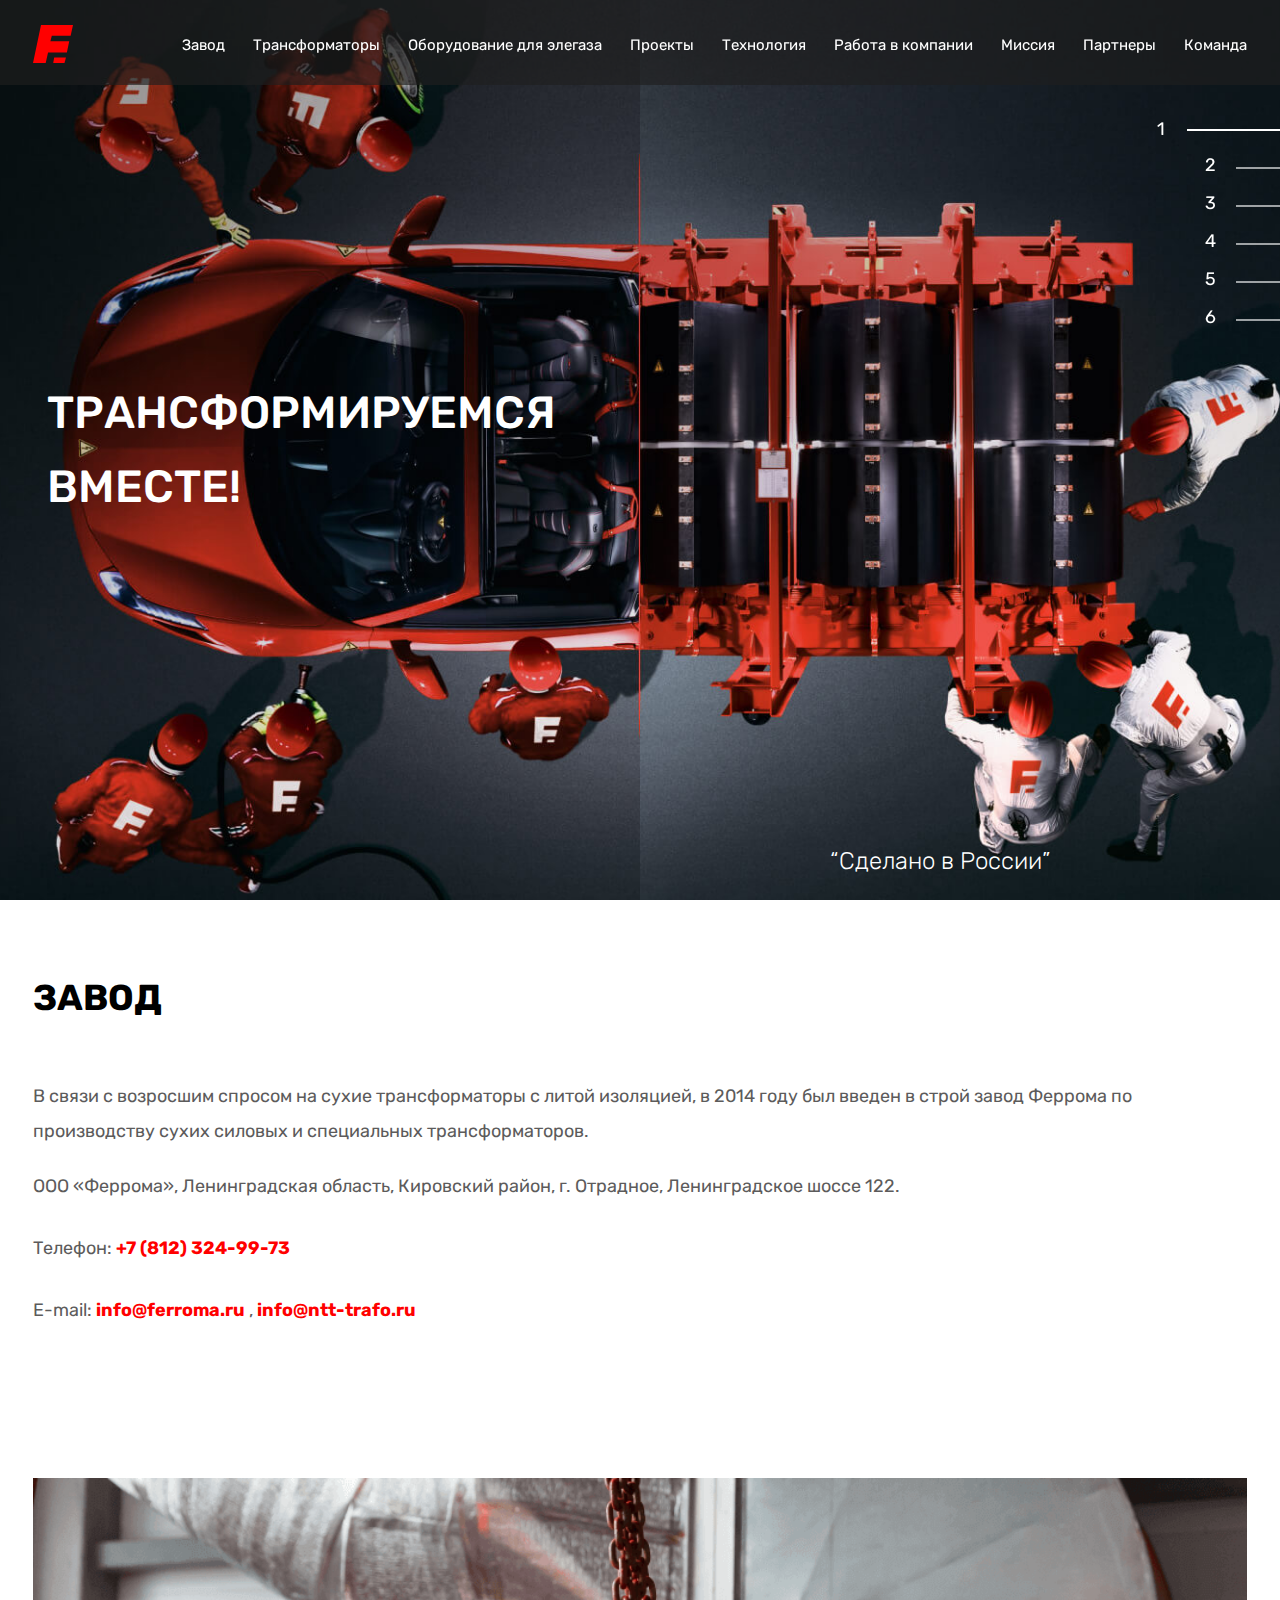
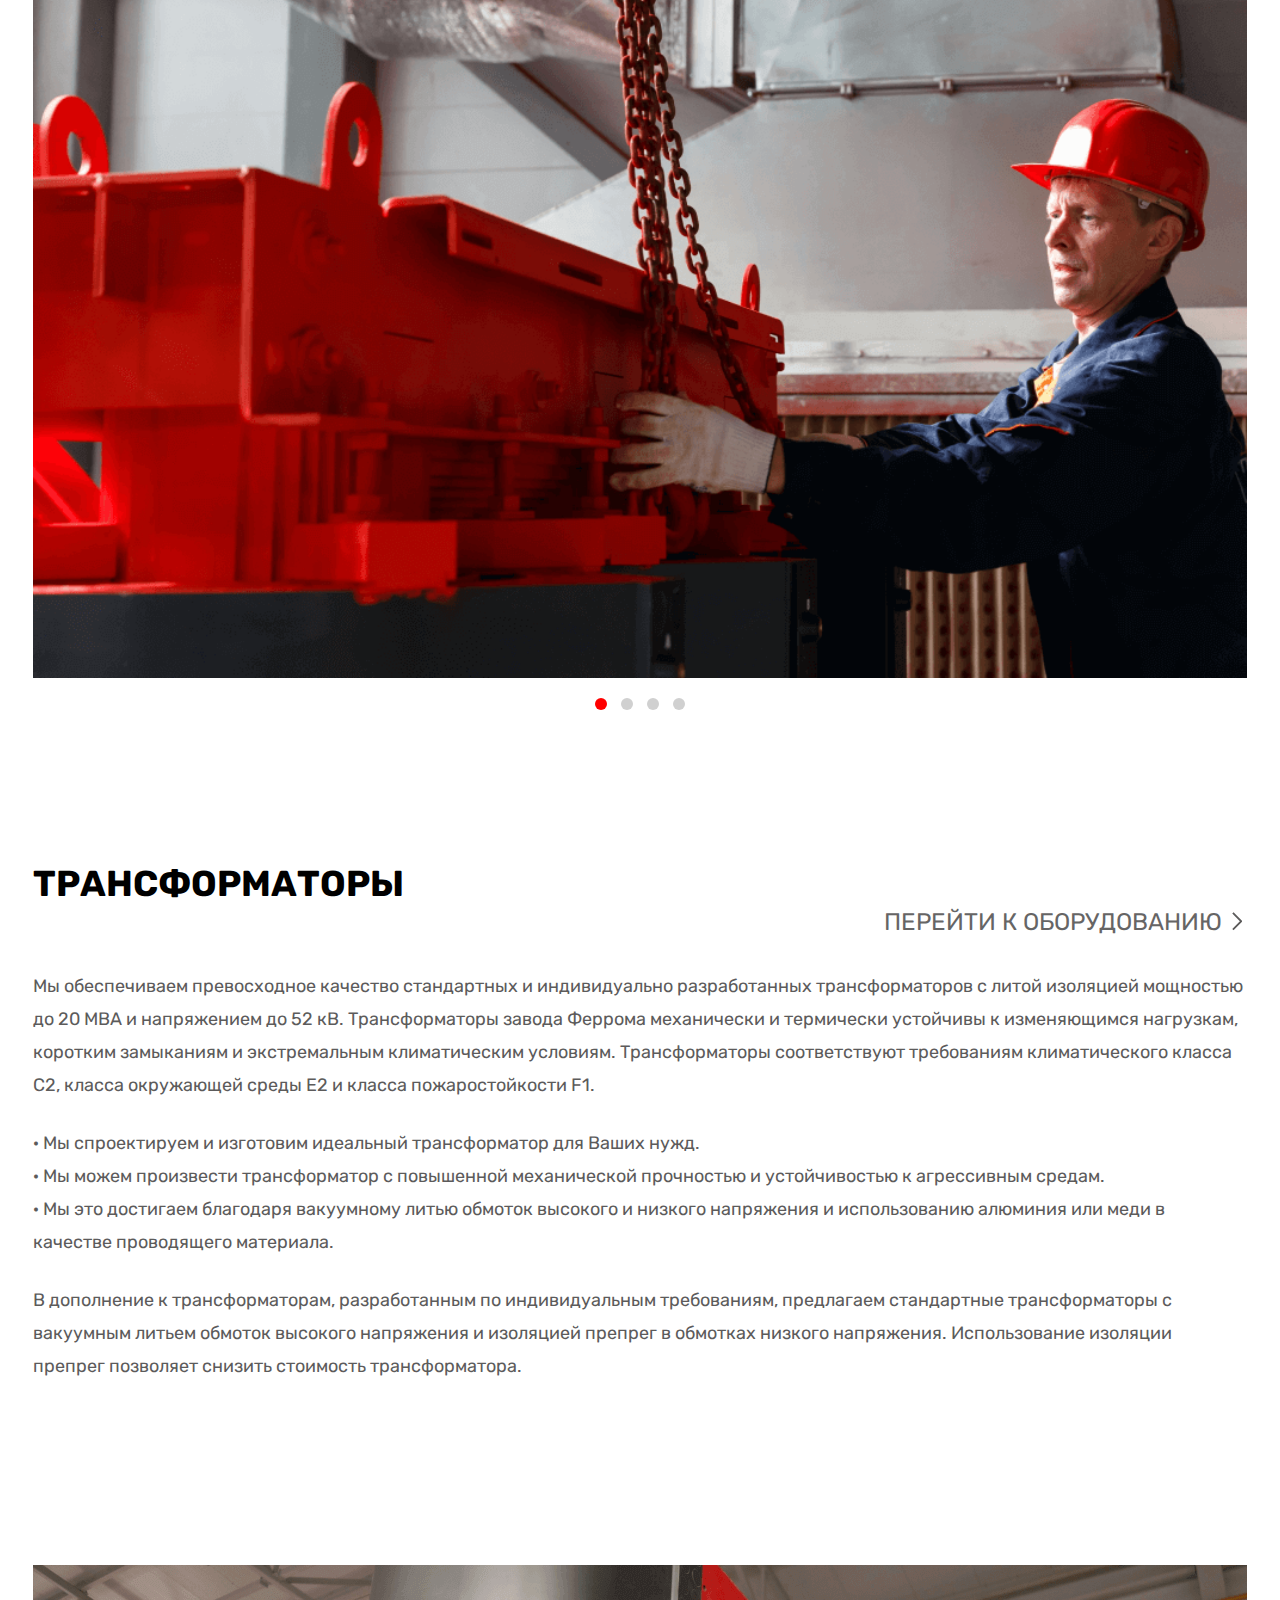
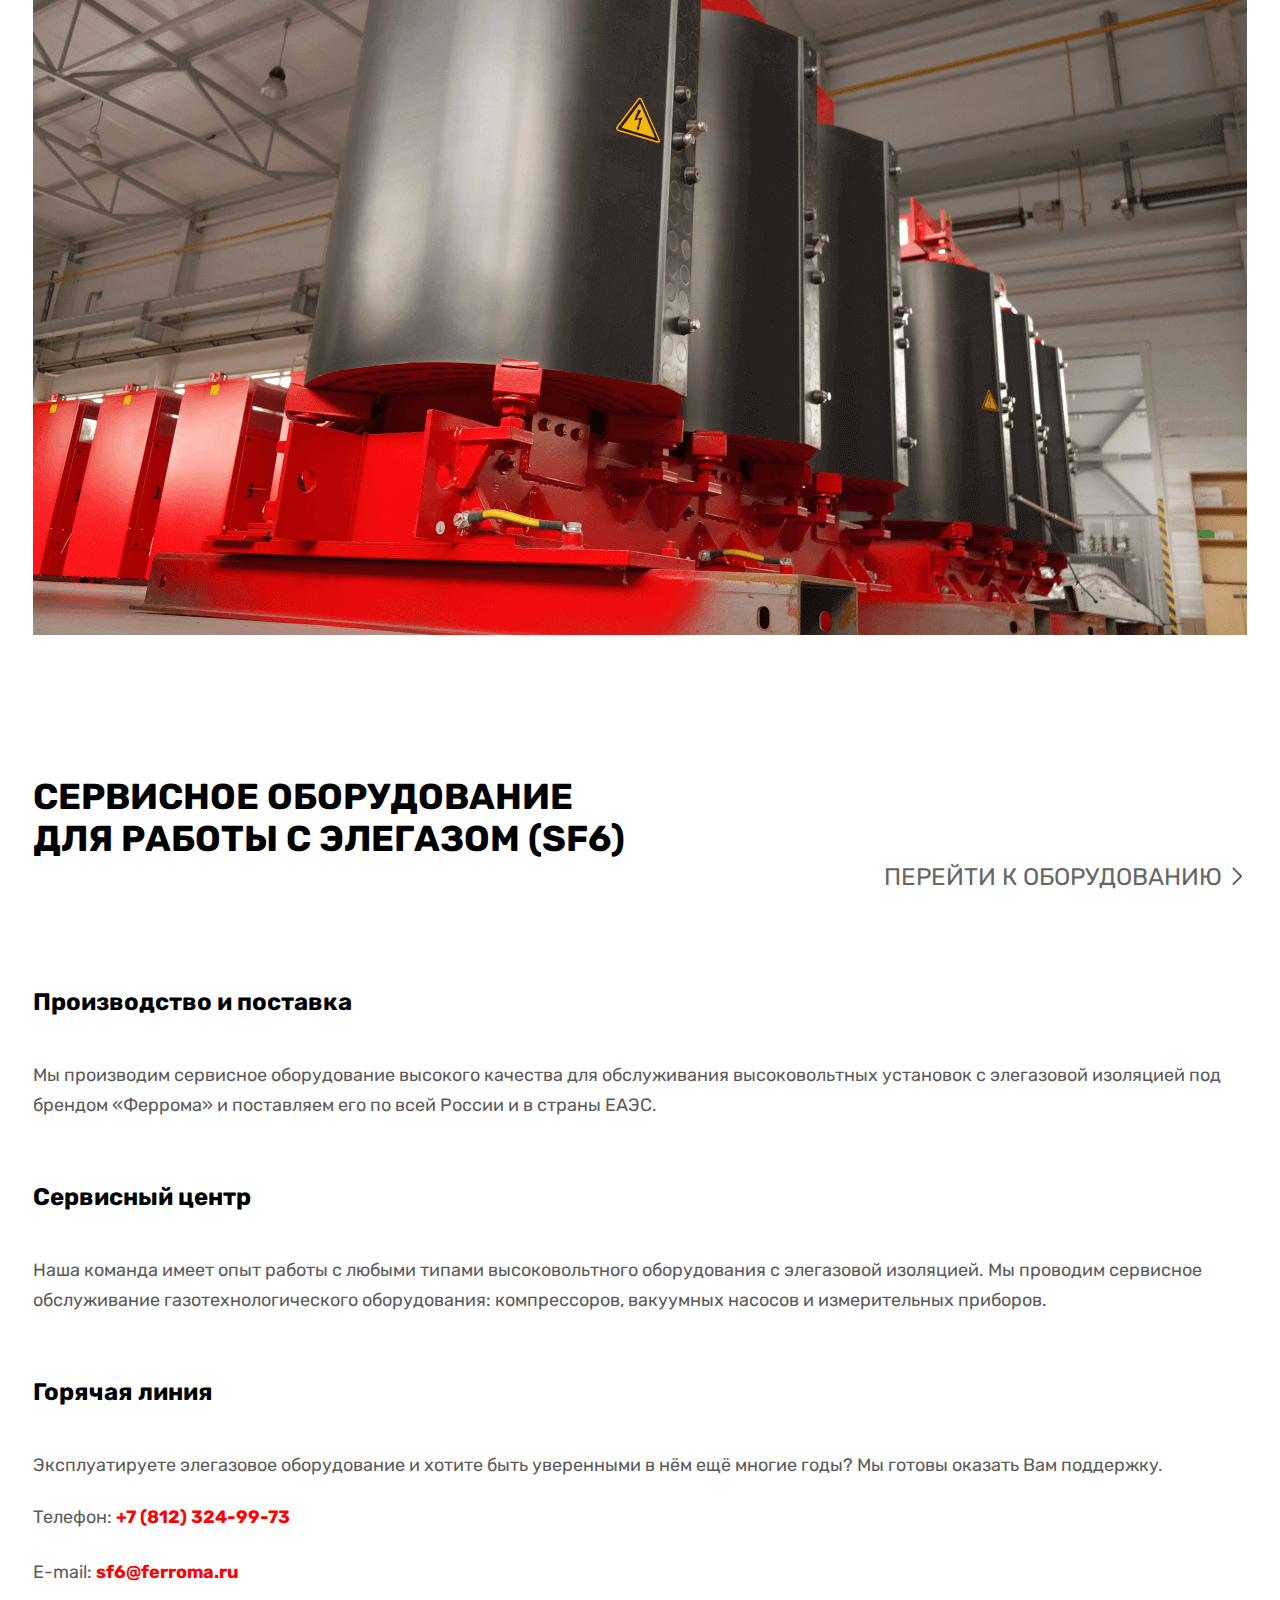
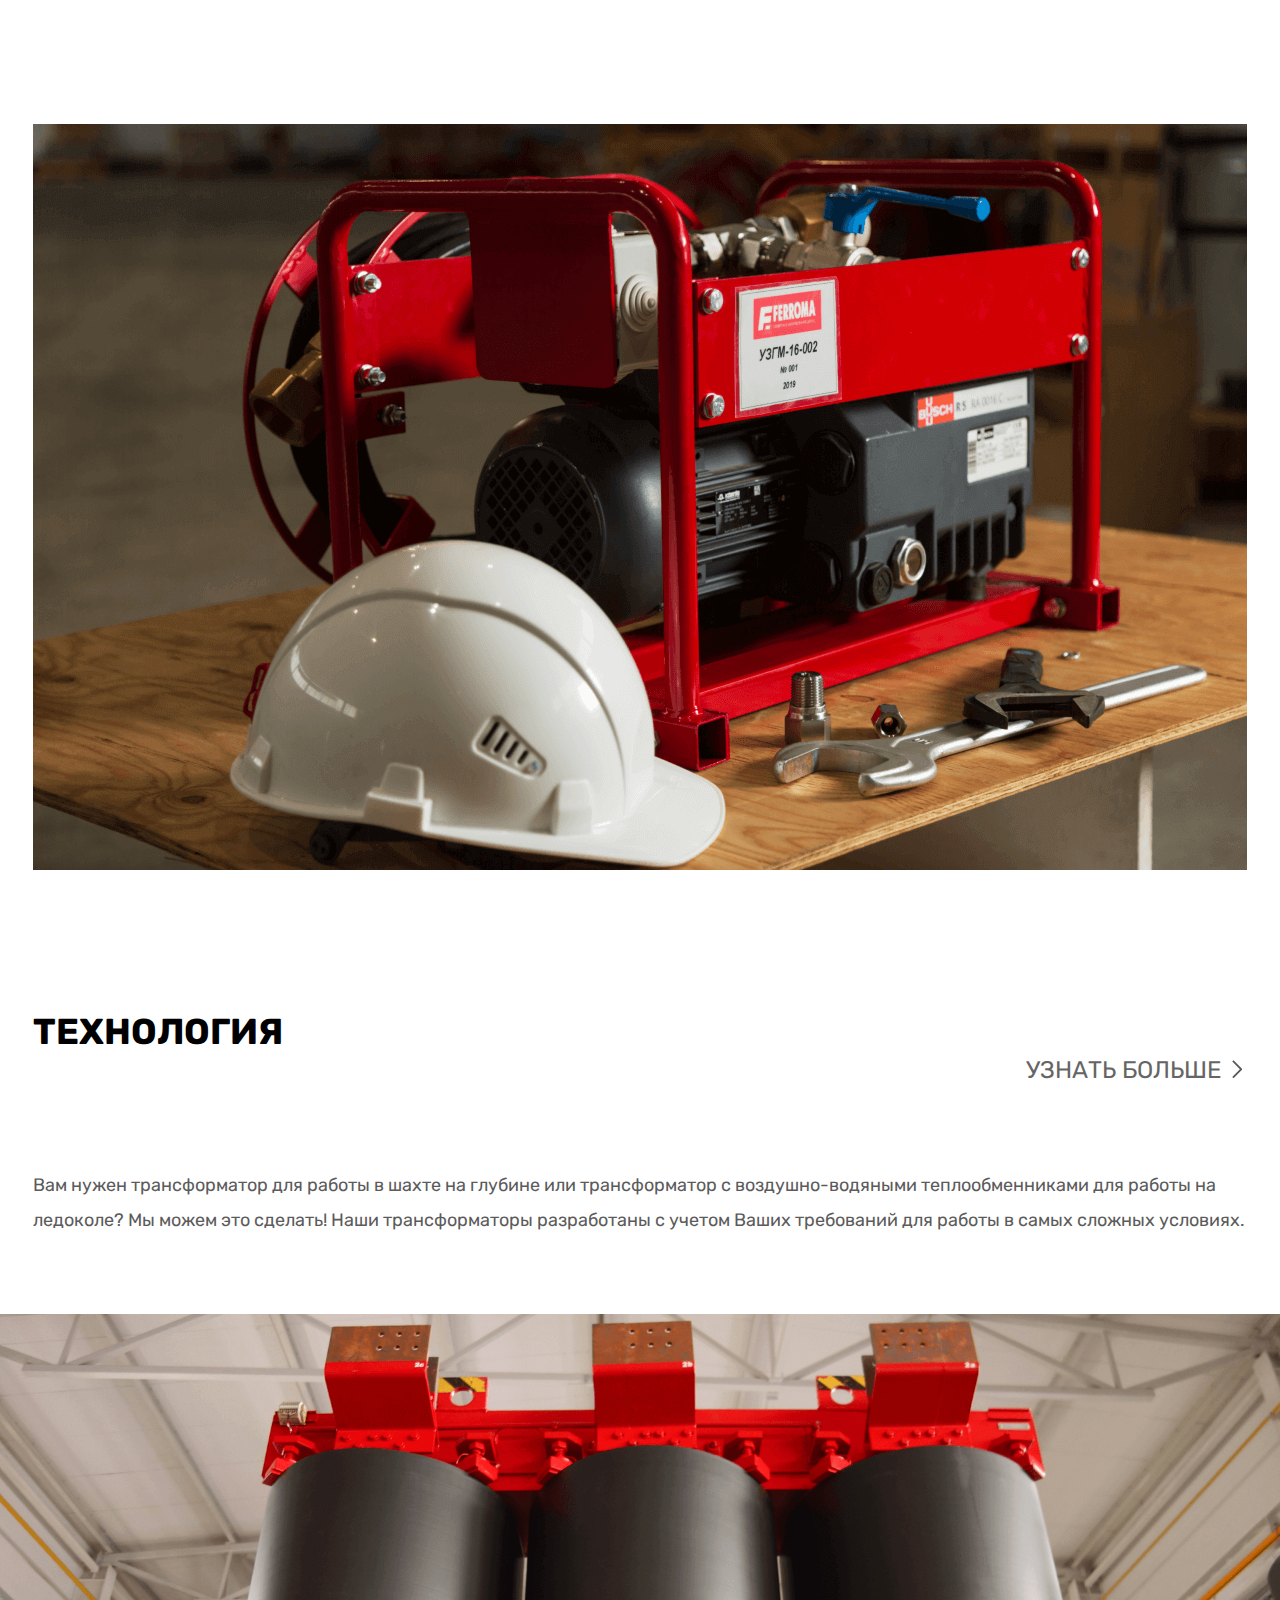
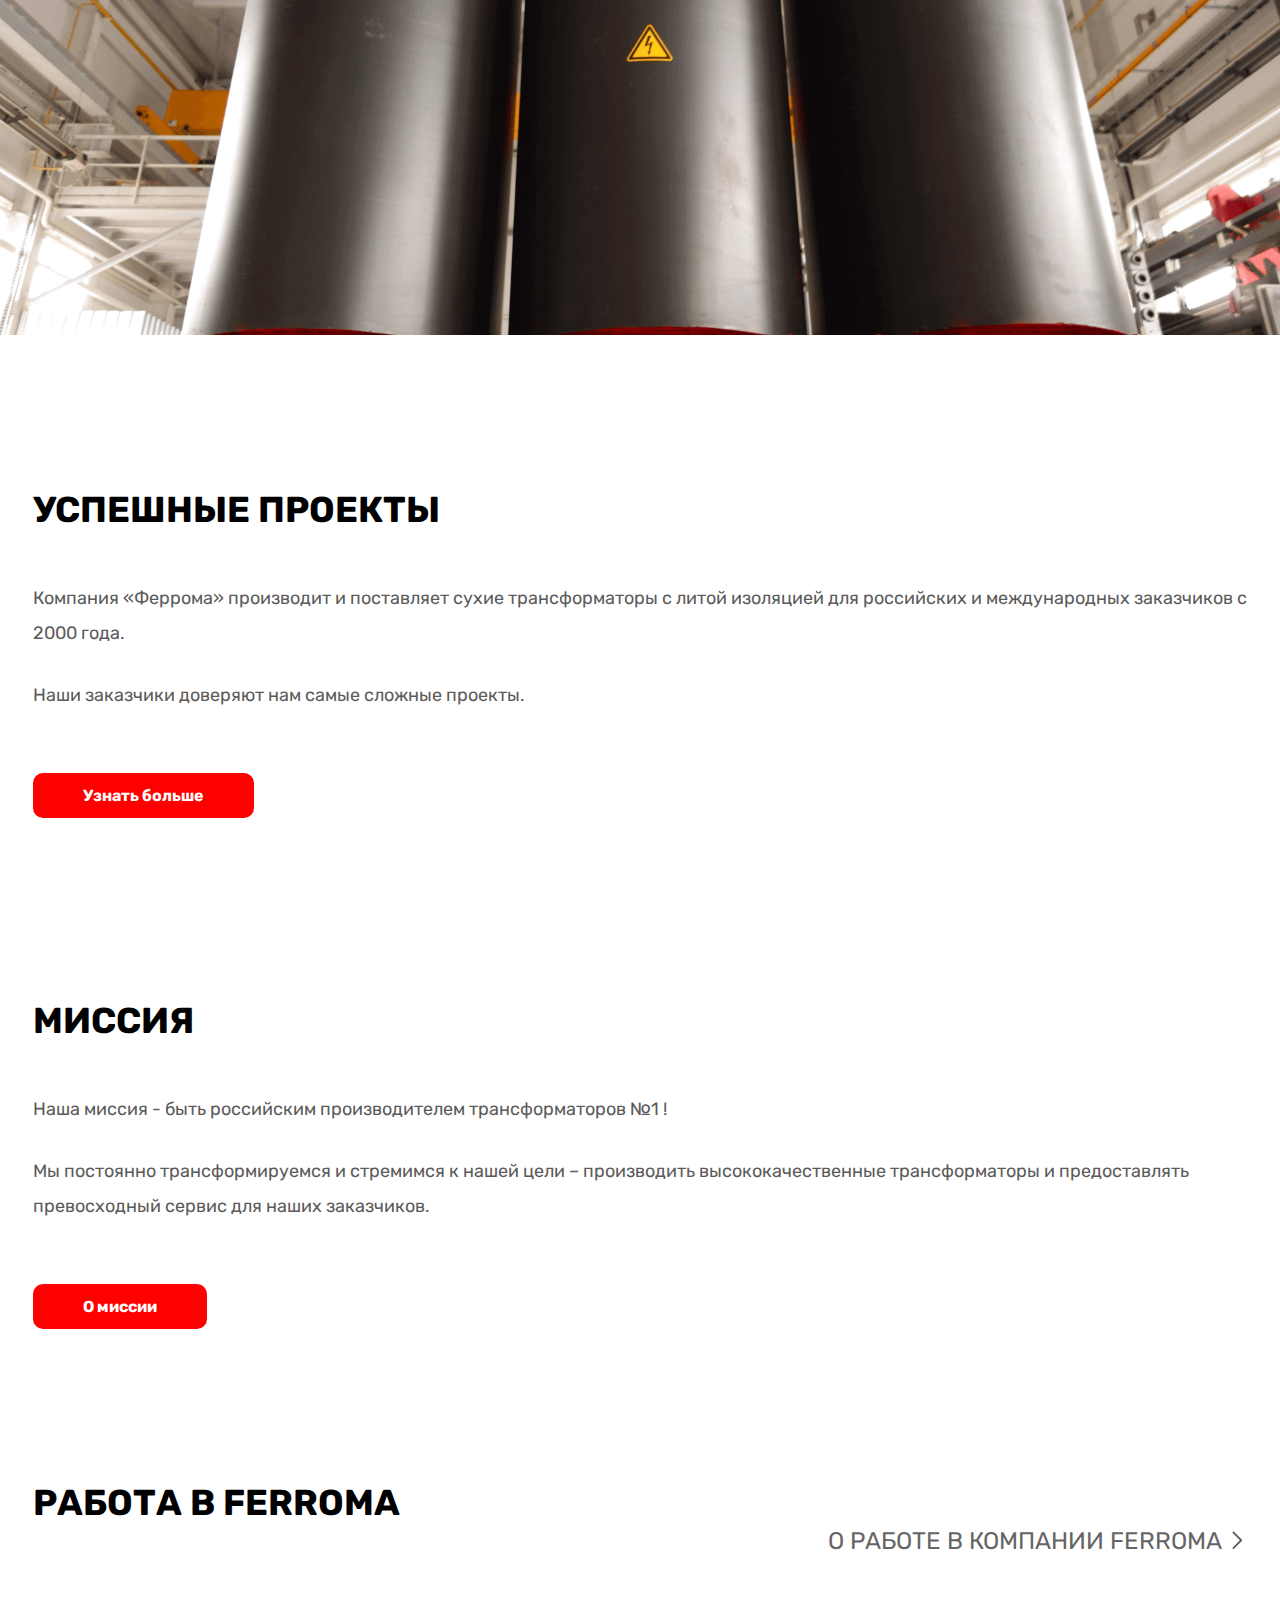
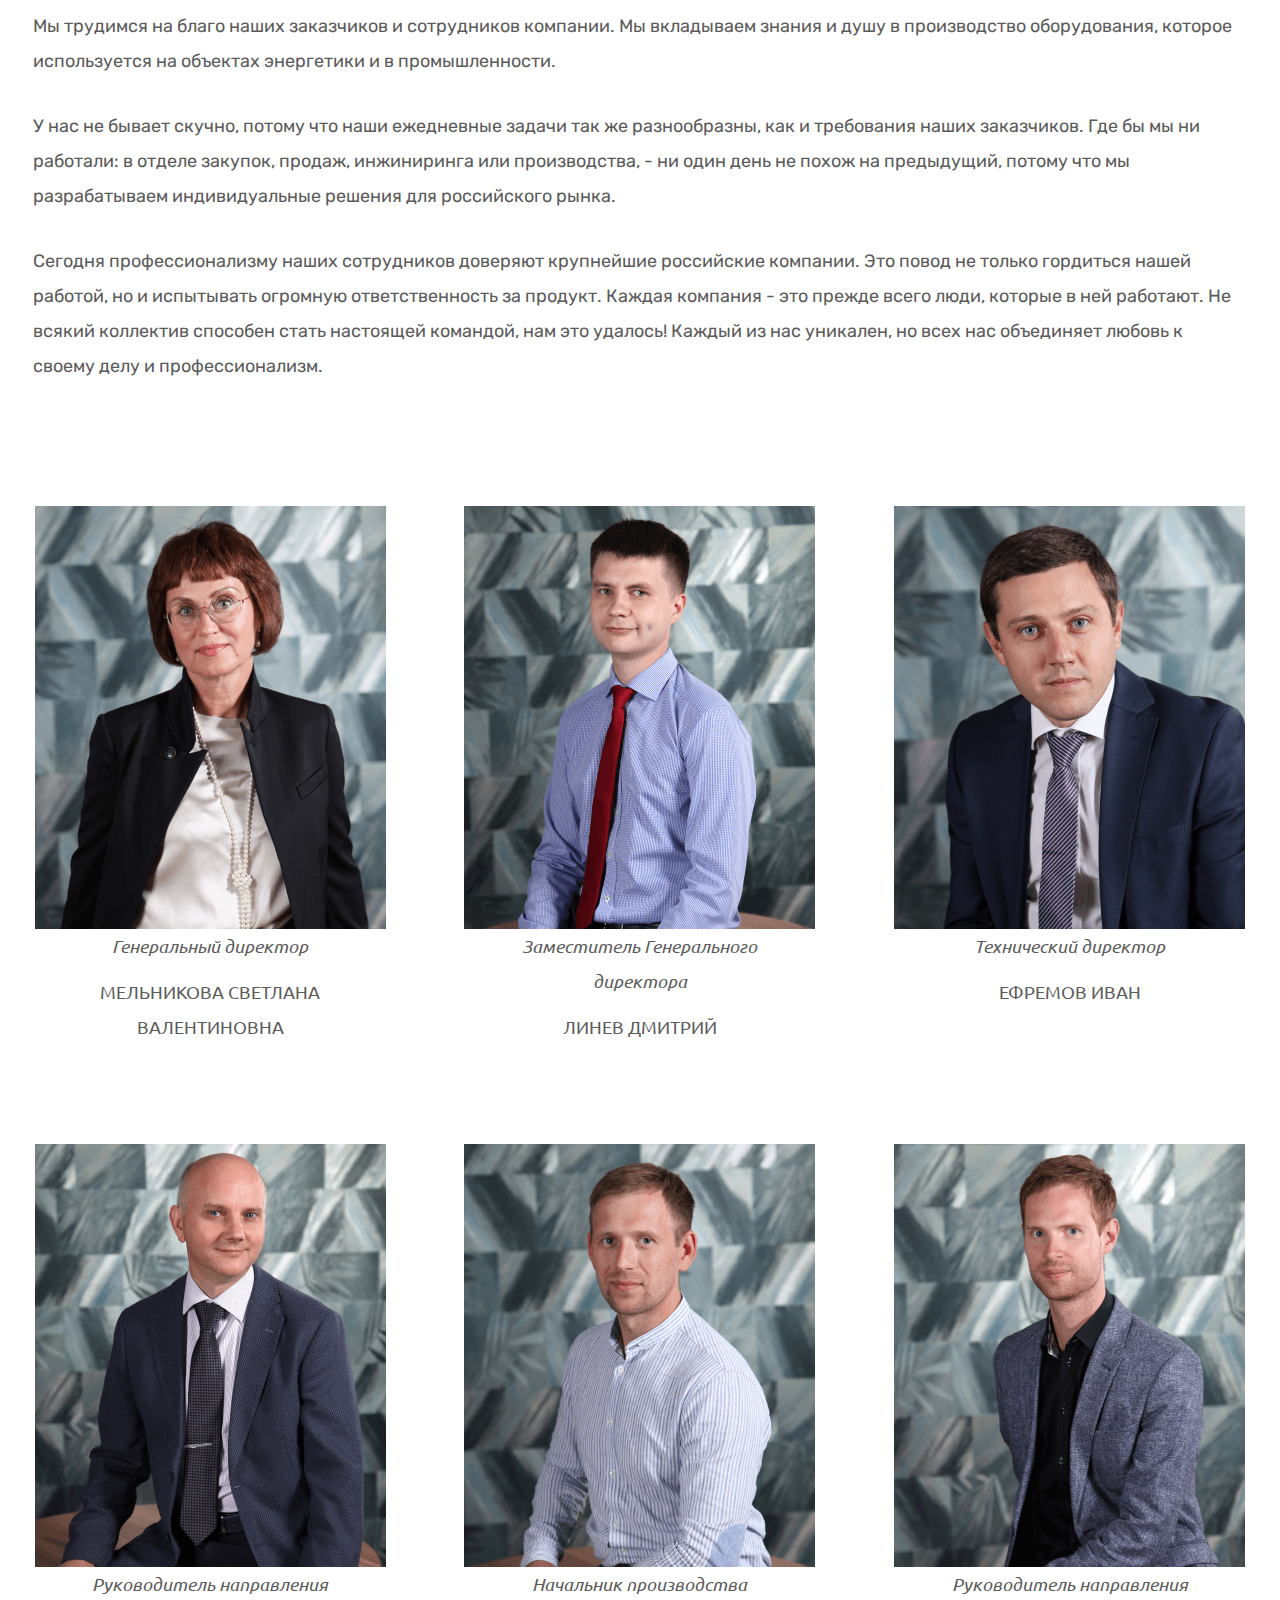
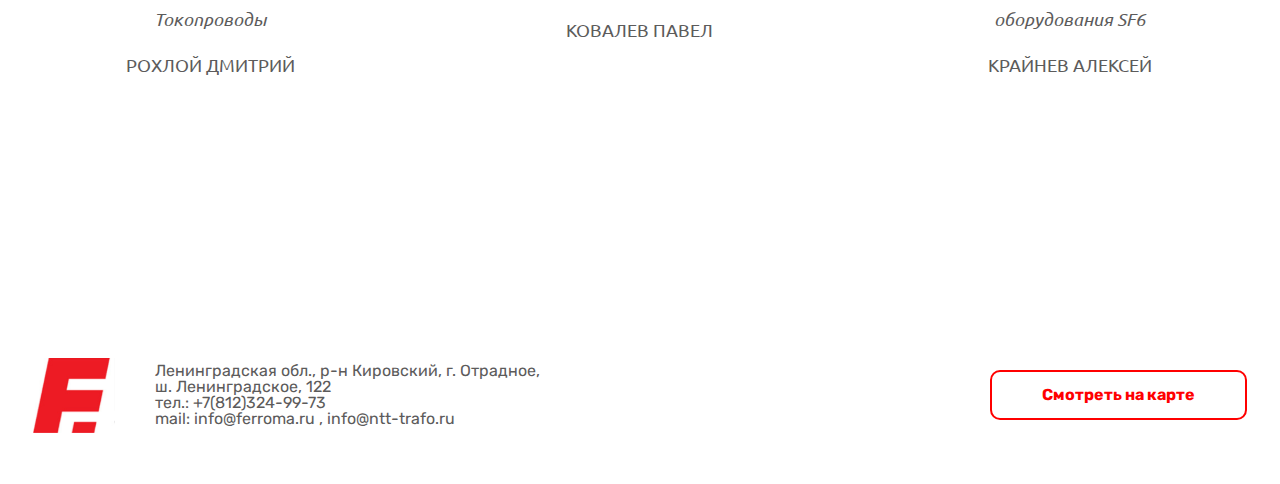
==== commit f4fcfa5d: "Update index.html" ====
--- a/docs/index.html
+++ b/docs/index.html
@@ -4,6 +4,7 @@
    <meta charset="UTF-8">
    <meta name="viewport" content="width=device-width, initial-scale=1.0">
    <meta http-equiv="X-UA-Compatible" content="ie=edge">
+   <link rel="shortcut icon" href="favicon.svg" type="image/x-icon" >
    <link href="https://fonts.googleapis.com/css2?family=Rubik:wght@300;400;500;700;900&family=Ubuntu:ital@0;1&display=swap" rel="stylesheet">
    <link rel="stylesheet" href="css/style.min.css">
    <title>Ferroma</title>
@@ -170,10 +171,10 @@
          </section>
       </section>
       <div class="box">
-         <section class="factory">
+         <section class="factory" id="factory">
                <div class="factory-inner">
                   <div class="container">
-                  <h1 class="factory-title title" id="factory">
+                  <h1 class="factory-title title">
                      Завод
                   </h1>
                   <div class="factory-text">
@@ -465,4 +466,4 @@
    <script src="js/slick.min.js"></script>
    <script src="js/main.js"></script>
 </body>
-</html>+</html>
--- a/docs/css/style.min.css
+++ b/docs/css/style.min.css
@@ -1 +1 @@
-/*! HTML5 Boilerplate v8.0.0 | MIT License | https://html5boilerplate.com/ */html{color:#222;font-size:1em;line-height:1.4}::-moz-selection{background:#b3d4fc;text-shadow:none}::selection{background:#b3d4fc;text-shadow:none}hr{display:block;height:1px;border:0;border-top:1px solid #ccc;margin:1em 0;padding:0}audio,canvas,iframe,img,svg,video{vertical-align:middle}fieldset{border:0;margin:0;padding:0}textarea{resize:vertical}.hidden,[hidden]{display:none !important}.sr-only{border:0;clip:rect(0, 0, 0, 0);height:1px;margin:-1px;overflow:hidden;padding:0;position:absolute;white-space:nowrap;width:1px}.sr-only.focusable:active,.sr-only.focusable:focus{clip:auto;height:auto;margin:0;overflow:visible;position:static;white-space:inherit;width:auto}.invisible{visibility:hidden}.clearfix::before,.clearfix::after{content:" ";display:table}.clearfix::after{clear:both}@media print{*,*::before,*::after{background:#fff !important;color:#000 !important;-webkit-box-shadow:none !important;box-shadow:none !important;text-shadow:none !important}a,a:visited{text-decoration:underline}a[href]::after{content:" (" attr(href) ")"}abbr[title]::after{content:" (" attr(title) ")"}a[href^="#"]::after,a[href^="javascript:"]::after{content:""}pre{white-space:pre-wrap !important}pre,blockquote{border:1px solid #999;page-break-inside:avoid}thead{display:table-header-group}tr,img{page-break-inside:avoid}p,h2,h3{orphans:3;widows:3}h2,h3{page-break-after:avoid}}*{padding:0;margin:0;border:0}*,*:before,*:after{-webkit-box-sizing:border-box;box-sizing:border-box}:focus,:active{outline:none}a:focus,a:active{outline:none}nav,footer,header,aside{display:block}html,body{height:100%;width:100%;font-size:100%;line-height:1;font-size:14px;-ms-text-size-adjust:100%;-moz-text-size-adjust:100%;-webkit-text-size-adjust:100%}input,button,textarea{font-family:inherit}input::-ms-clear{display:none}button{cursor:pointer}button::-moz-focus-inner{padding:0;border:0}a,a:visited{text-decoration:none}a:hover{text-decoration:none}ul li{list-style:none}img{vertical-align:top}h1,h2,h3,h4,h5,h6{font-size:inherit;font-weight:inherit}/*! normalize.css v8.0.1 | MIT License | github.com/necolas/normalize.css */html{line-height:1.15;-webkit-text-size-adjust:100%}body{margin:0}main{display:block}h1{font-size:2em;margin:0.67em 0}hr{-webkit-box-sizing:content-box;box-sizing:content-box;height:0;overflow:visible}pre{font-family:monospace, monospace;font-size:1em}a{background-color:transparent}abbr[title]{border-bottom:none;text-decoration:underline;-webkit-text-decoration:underline dotted;text-decoration:underline dotted}b,strong{font-weight:bolder}code,kbd,samp{font-family:monospace, monospace;font-size:1em}small{font-size:80%}sub,sup{font-size:75%;line-height:0;position:relative;vertical-align:baseline}sub{bottom:-0.25em}sup{top:-0.5em}img{border-style:none}button,input,optgroup,select,textarea{font-family:inherit;font-size:100%;line-height:1.15;margin:0}button,input{overflow:visible}button,select{text-transform:none}button,[type="button"],[type="reset"],[type="submit"]{-webkit-appearance:button}button::-moz-focus-inner,[type="button"]::-moz-focus-inner,[type="reset"]::-moz-focus-inner,[type="submit"]::-moz-focus-inner{border-style:none;padding:0}button:-moz-focusring,[type="button"]:-moz-focusring,[type="reset"]:-moz-focusring,[type="submit"]:-moz-focusring{outline:1px dotted ButtonText}fieldset{padding:0.35em 0.75em 0.625em}legend{-webkit-box-sizing:border-box;box-sizing:border-box;color:inherit;display:table;max-width:100%;padding:0;white-space:normal}progress{vertical-align:baseline}textarea{overflow:auto}[type="checkbox"],[type="radio"]{-webkit-box-sizing:border-box;box-sizing:border-box;padding:0}[type="number"]::-webkit-inner-spin-button,[type="number"]::-webkit-outer-spin-button{height:auto}[type="search"]{-webkit-appearance:textfield;outline-offset:-2px}[type="search"]::-webkit-search-decoration{-webkit-appearance:none}::-webkit-file-upload-button{-webkit-appearance:button;font:inherit}details{display:block}summary{display:list-item}template{display:none}[hidden]{display:none}.slick-slider{position:relative;display:block;-webkit-box-sizing:border-box;box-sizing:border-box;-webkit-user-select:none;-moz-user-select:none;-ms-user-select:none;user-select:none;-webkit-touch-callout:none;-khtml-user-select:none;-ms-touch-action:pan-y;touch-action:pan-y;-webkit-tap-highlight-color:transparent}.slick-list{position:relative;display:block;overflow:hidden;margin:0;padding:0}.slick-list:focus{outline:none}.slick-list.dragging{cursor:pointer;cursor:hand}.slick-slider .slick-track,.slick-slider .slick-list{-webkit-transform:translate3d(0, 0, 0);-ms-transform:translate3d(0, 0, 0);transform:translate3d(0, 0, 0)}.slick-track{position:relative;top:0;left:0;display:block;margin-left:auto;margin-right:auto}.slick-track:before,.slick-track:after{display:table;content:''}.slick-track:after{clear:both}.slick-loading .slick-track{visibility:hidden}.slick-slide{display:none;float:left;height:100%;min-height:1px}[dir='rtl'] .slick-slide{float:right}.slick-slide img{display:block}.slick-slide.slick-loading img{display:none}.slick-slide.dragging img{pointer-events:none}.slick-initialized .slick-slide{display:block}.slick-loading .slick-slide{visibility:hidden}.slick-vertical .slick-slide{display:block;height:auto;border:1px solid transparent}.slick-arrow.slick-hidden{display:none}body,.text,.header-link,.item-slider__body,.error{font-family:'Rubik', sans-serif}.work-headers__job,.work-headers__name{font-family:'Ubuntu', sans-serif}*,*::before,*::after{-webkit-box-sizing:border-box;box-sizing:border-box}a,button{color:inherit;display:block;-webkit-tap-highlight-color:rgba(0,0,0,0)}ul,li{margin:0;padding:0}h1,h2,h3,h4,h5,h6{margin:0}p{margin-bottom:25px}p:last-child{margin:0}img{-o-object-fit:cover;object-fit:cover;width:100%}body{color:#000;min-width:320px;overflow-x:hidden;color:#666565}.wrapper{overflow:hidden;display:-webkit-box;display:-ms-flexbox;display:flex;-webkit-box-orient:vertical;-webkit-box-direction:normal;-ms-flex-direction:column;flex-direction:column;min-height:100vh}.container{max-width:1244px;padding:0 15px;margin:0 auto;position:relative}main,.box{-webkit-box-flex:1;-ms-flex-positive:1;flex-grow:1;margin-top:auto}html{scroll-behavior:smooth;background-color:#fff}.title{font-weight:700;font-size:36px;text-transform:uppercase;color:#000;max-width:50%;line-height:42px}.title-gear,.title-transformators{max-width:100%;margin-bottom:40px;text-align:left}.text{color:#5C5B5B}.text-item{margin-bottom:60px}.text-item:last-child{margin:0}.text-title{font-weight:700;font-size:24px;color:#000}.text-main{margin-top:40px}.text-main p{line-height:30px;font-size:18px;margin-bottom:20px}.text-main p:last-child{margin:0}.text-features{margin-top:20px}.text-features p{line-height:25px}.text-features__head{color:#000;font-size:16px;font-weight:500;margin-bottom:20px}.btn{padding:5px 50px;background-color:red;display:inline-block;border-radius:10px;color:#fff;font-weight:700;font-size:16px}.btn:hover{background-color:#FF3D00;-webkit-transition:all .3s;-o-transition:all .3s;transition:all .3s}.btn:active{background-color:#B90000}.btn-white{border:2px solid red;color:red;background-color:#fff}.btn-white:hover{color:#fff;-webkit-transition:all .3s;-o-transition:all .3s;transition:all .3s}span{color:red;font-weight:bold}.header{background-color:rgba(30,30,30,0.65);width:100%;padding-top:25px;z-index:5;position:absolute}.header-inner{min-height:60px}.header-logo{float:left}.header-logo-adaptive{display:none;position:relative}.header-logo-adaptive img{width:initial}.header-menu{float:right;display:table;font-size:0px;margin-top:13px}.header-menu li{display:inline-block;margin-left:28px}.header-link{color:#fff;font-size:15px}.header-menu__btn{display:none}.header-menu__overlay{display:none;position:fixed;top:0;left:0;width:100vw;height:100vh}.main-slider,.main-slider__item{height:100vh;width:100vw;overflow:hidden}.main-slider .slick-dots{display:-webkit-box;display:-ms-flexbox;display:flex;-webkit-box-pack:center;-ms-flex-pack:center;justify-content:center;margin-top:25px;position:absolute;top:130px;right:0;-webkit-transform:rotate(90deg);-ms-transform:rotate(90deg);transform:rotate(90deg);counter-reset:list}.main-slider .slick-dots li{margin:0 18px;position:relative}.main-slider .slick-dots li.slick-active button{background-color:#fff;-webkit-transition:all 0.3s ease 0s;-o-transition:all 0.3s ease 0s;transition:all 0.3s ease 0s;-webkit-transform:translateY(-65%);-ms-transform:translateY(-65%);transform:translateY(-65%)}.main-slider .slick-dots button{font-size:0px;width:2px;height:140px;padding:0;border:none;background-color:rgba(255,255,255,0.6);-webkit-transform:translateY(-100%);-ms-transform:translateY(-100%);transform:translateY(-100%);position:relative}.main-slider .slick-dots button::before{content:counter(list);counter-increment:list;position:absolute;bottom:5px;right:-2px;font-size:18px;color:#fff;-webkit-transform:translateY(200%) rotate(-90deg);-ms-transform:translateY(200%) rotate(-90deg);transform:translateY(200%) rotate(-90deg)}.overlay{display:none;background-color:rgba(30,30,30,0.5);position:absolute;width:100%;height:inherit;top:0;left:0}.item-slider{position:relative}.item-slider__img img{width:100%;height:100vh}.item-slider__body{font-weight:500;width:100%;font-size:45px;color:#fff;text-align:left;position:absolute;-webkit-transform:translate(-50%, -50%);-ms-transform:translate(-50%, -50%);transform:translate(-50%, -50%);left:48%;top:50%}.item-slider__body__content{width:61%}.item-slider__text{line-height:74px;text-transform:uppercase;padding-left:40px}.item-slider__made{font-weight:300;font-size:24px;color:#fff;position:absolute;bottom:3%;right:18%}.box section{padding:6% 0;text-align:left;color:#5C5B5B;line-height:35px;font-size:18px}.factory{font-size:18px}.factory-title{margin-bottom:60px}.factory-text{margin:0 0 20px 0}.factory-address,.factory-phone{margin-bottom:27px}.factory a{display:inline-block;font-weight:700}.factory-slider{max-width:100%;margin:150px auto 0;overflow:hidden}.factory-slider__item img{height:800px}.slick-arrow{border:none;outline:none;background-color:transparent;position:absolute;z-index:5;-webkit-transform:translateY(-50%);-ms-transform:translateY(-50%);transform:translateY(-50%);opacity:0}.slick-next{right:40px;top:45%}.slick-next:hover{opacity:1;-webkit-transition:all 0.3s ease 0s;-o-transition:all 0.3s ease 0s;transition:all 0.3s ease 0s}.slick-prev{left:40px;-webkit-transform:rotate(180deg);-ms-transform:rotate(180deg);transform:rotate(180deg);top:40%}.slick-prev:hover{opacity:1;-webkit-transition:all 0.3s ease 0s;-o-transition:all 0.3s ease 0s;transition:all 0.3s ease 0s}.factory-slider .slick-dots{display:-webkit-box;display:-ms-flexbox;display:flex;-webkit-box-pack:center;-ms-flex-pack:center;justify-content:center;margin-top:20px}.factory-slider .slick-dots li{margin:0 7px}.factory-slider .slick-dots li.slick-active button{background-color:#FF0000}.factory-slider .slick-dots button{width:12px;height:12px;background-color:#D0D0D0;border:none;font-size:0;border-radius:50%}.transf-text{line-height:33px;margin-top:30px;font-size:18px}.transf-text p{margin-bottom:25px}.transf-text p:last-child{margin:0}.transf-img{margin-top:15%}.link-wrapper{display:-webkit-box;display:-ms-flexbox;display:flex;-webkit-box-pack:end;-ms-flex-pack:end;justify-content:flex-end}.link-wrapper .link{font-size:24px;text-transform:uppercase;text-align:right;padding-right:25px;position:relative;display:inline-block;font-weight:400}.link-wrapper .link::after{content:'';background-image:url(../images/transf.svg);background-size:cover;background-repeat:no-repeat;position:absolute;width:10px;height:19px;bottom:0;right:0;-webkit-transform:translate(-50%, -50%);-ms-transform:translate(-50%, -50%);transform:translate(-50%, -50%)}.link-wrapper .link span{font-weight:400;text-transform:uppercase;text-align:right;color:#666565;opacity:1}.link-wrapper .link span:hover{color:#130e0ed7}.equipment{padding:5% 0 !important}.equipment-link{margin-bottom:45px}.equipment a{display:inline-block;font-weight:700}.equipment-img{margin-top:11%}.equipment-phone,.equipment-mail{margin-top:20px}.technology-link{margin-bottom:40px}.technology-img{margin-top:6%}.technology p{margin-bottom:20px}.company-title{margin-bottom:50px}.company-projects{margin-bottom:15%}.company p{margin-bottom:27px}.company p:last-child{margin:0}.projects-company__text,.mission-company__text{margin-bottom:60px}.work{padding-bottom:14% !important}.work-link{margin-bottom:50px}.work p{margin-bottom:30px}.work p:last-child{margin:0}.work-text{margin-bottom:10%}.work-headers{display:-ms-grid;display:grid;-ms-grid-columns:1fr 1fr 1fr;grid-template-columns:1fr 1fr 1fr;-ms-grid-rows:1fr 1fr;grid-template-rows:1fr 1fr;grid-gap:100px 75px;text-align:center;margin-bottom:8%}.work-headers__item{display:-webkit-box;display:-ms-flexbox;display:flex;-webkit-box-orient:vertical;-webkit-box-direction:normal;-ms-flex-direction:column;flex-direction:column;-webkit-box-align:center;-ms-flex-align:center;align-items:center}.work-headers__text{max-width:300px;display:-webkit-box;display:-ms-flexbox;display:flex;-webkit-box-orient:vertical;-webkit-box-direction:normal;-ms-flex-direction:column;flex-direction:column;-webkit-box-pack:center;-ms-flex-pack:center;justify-content:center;-webkit-box-align:center;-ms-flex-align:center;align-items:center;margin:0 auto}.work-headers__job{font-size:18px;font-style:italic}.work-headers__name{font-size:18px;text-transform:uppercase;margin-top:10px}.footer{color:#5C5B5B;margin-top:auto;min-height:126px}.footer-inner{display:-webkit-box;display:-ms-flexbox;display:flex;-webkit-box-pack:justify;-ms-flex-pack:justify;justify-content:space-between;-webkit-box-align:center;-ms-flex-align:center;align-items:center}.footer-wrapper{max-width:42%;display:-webkit-box;display:-ms-flexbox;display:flex;-webkit-box-align:center;-ms-flex-align:center;align-items:center}.footer-wrapper a{display:inline-block}.footer-logo{width:120px}.footer-info{font-size:16px;padding-left:40px}.footer-btn{padding:15px 50px}.gear,.transformators{-webkit-box-flex:1;-ms-flex-positive:1;flex-grow:1;padding:110px 0 240px 0}.full{position:static;background-color:#1E1E1E}.gallery{color:#666565;line-height:35px;font-size:18px;text-align:right}.gallery-images{display:-ms-grid;display:grid;-ms-grid-rows:(1fr)[2];grid-template-rows:repeat(2, 1fr);-ms-grid-columns:(1fr)[2];grid-template-columns:repeat(2, 1fr);grid-gap:30px 30px}.gallery img{max-height:100%;height:100%}.gallery-text{margin-bottom:5%;text-align:left}.gallery-text p{margin-bottom:30px}.gallery-text p:last-child{margin-bottom:0}.gallery-btn{margin-top:14%}.gear-gallery-images img:first-child{-ms-grid-row:1;grid-row-start:1;-ms-grid-row-span:2;grid-row-end:3}.cards{padding:80px 0}.cards img{width:initial;max-height:530px}.cards-item{text-align:left;display:-webkit-box;display:-ms-flexbox;display:flex;-webkit-box-align:center;-ms-flex-align:center;align-items:center;margin-bottom:30px;width:100%}.cards-item:last-child{margin:0}.cards-item:hover{border:1px solid #F3F3F3;-webkit-box-shadow:6px 10px 25px 0px #0033801A;box-shadow:6px 10px 25px 0px #0033801A;-webkit-transition:all .2ms;-o-transition:all .2ms;transition:all .2ms}.cards-item__img{margin-right:10%;min-width:300px;max-height:530px;text-align:center;display:-webkit-box;display:-ms-flexbox;display:flex;-webkit-box-pack:center;-ms-flex-pack:center;justify-content:center;-webkit-box-align:center;-ms-flex-align:center;align-items:center}.cards-item__about{max-width:50%;-webkit-box-flex:1;-ms-flex-positive:1;flex-grow:1;padding:25px 0}.cards-text-main{color:#808080}.cards-text-main p{font-size:14px;line-height:25px}.cards-text-hidden{display:none}.about-item__btn{position:relative}.about-item__btn::after{content:'';position:absolute;background-image:url(../images/download.svg);background-size:cover;background-repeat:no-repeat;top:13px;right:23px;width:20px;height:20px;display:none}.aboutus-btn{padding:15px 50px}.about-item__btn{padding:15px 50px}.about-item__btn span{color:#fff}.about-item-btn-hidden{display:none;cursor:pointer;background-color:transparent;padding-left:30px}.about-item-btn-hidden svg:hover{fill:#A9A9A9}.about-item-btn-hidden svg:hover path{stroke:#fff}.about-item-btn-hidden svg:hover circle{stroke:#A9A9A9}.about-item-btn-hidden svg:hover:active{fill:#5C5B5B}.about-item-btn-hidden svg:hover:active path{stroke:#fff}.about-item-btn-hidden svg:hover:active circle{stroke:#5C5B5B}.about-item-btn-hidden--show{display:inline-block}.rotate svg{-webkit-transform:rotate(180deg);-ms-transform:rotate(180deg);transform:rotate(180deg);-webkit-transition:all 0.3s ease 0s;-o-transition:all 0.3s ease 0s;transition:all 0.3s ease 0s}.aboutus{font-size:18px}.aboutus-inner{display:-webkit-box;display:-ms-flexbox;display:flex;-webkit-box-align:center;-ms-flex-align:center;align-items:center;-webkit-box-pack:justify;-ms-flex-pack:justify;justify-content:space-between}.aboutus-info{padding-right:34px;max-width:45%}.aboutus-transformators__img{padding-bottom:17%;height:120%}.aboutus-transformators__img img{width:initial;min-height:950px}.transformators-btn{margin-top:5%}.transformators-aboutus{margin-top:10%}.team-inner{padding:120px 0 240px 0;font-size:18px}.team-maintext{margin-top:6%}.team-about{display:-webkit-box;display:-ms-flexbox;display:flex;margin-top:10%}.team-text{padding-right:65px}.team-text-top{margin-bottom:60px}.team-text-bottom{display:-webkit-box;display:-ms-flexbox;display:flex}.team-img{min-width:450px}.team-img img{width:100%;max-height:990px;height:100%}.team-image-small{display:none}.team-number{margin-top:15px}.team-post-one{margin-bottom:10px}.team a{display:inline-block}.main-inner{display:-webkit-box;display:-ms-flexbox;display:flex;-webkit-box-align:center;-ms-flex-align:center;align-items:center}.main-img{min-width:100%;min-height:70vh}.main-img__text{text-transform:uppercase;color:#fff;font-size:36px;line-height:60px;padding-top:25%;max-width:48%;font-weight:bold}.main-img span{display:block;color:#fff;font-weight:400}.mission-img{background-repeat:no-repeat;background-position:center;background-size:cover}.mission-text{padding:13% 0}.projects-img{background-repeat:no-repeat;background-position:center;background-size:cover}.partners-img{background-repeat:no-repeat;background-position:center;background-size:cover}.partners-link{display:inline}.partners-about{padding:10% 0}.partners-about__item{margin-bottom:10%;display:-webkit-box;display:-ms-flexbox;display:flex;-webkit-box-align:center;-ms-flex-align:center;align-items:center;-webkit-box-pack:justify;-ms-flex-pack:justify;justify-content:space-between;-webkit-box-align:start;-ms-flex-align:start;align-items:flex-start}.partners-about__item:last-child{margin:0}.partners-about__row-wrapper{max-width:92%;padding-right:30px}.partners-about__row{display:-webkit-box;display:-ms-flexbox;display:flex;-webkit-box-pack:justify;-ms-flex-pack:justify;justify-content:space-between}.partners-about__img{padding-top:84px}.partners-about__img img{width:initial}.partners p{display:inline-block}.technique{padding:10% 0}.technique-gallery{padding-top:8%}.technique-gallery-images img:first-child{-ms-grid-row:1;grid-row-start:1;-ms-grid-row-span:9;grid-row-end:10}.technique-gallery-images img:nth-child(2){-ms-grid-row:1;grid-row-start:1;-ms-grid-row-span:3;grid-row-end:4}.technique-gallery-images img:nth-child(3){-ms-grid-row:4;grid-row-start:4;-ms-grid-row-span:6;grid-row-end:10}.technique-isolation,.technique-about{margin-top:10%}.technique-img{margin-top:6%}.technique-about-one{margin-bottom:17%}.technique-about-one__images{display:-webkit-box;display:-ms-flexbox;display:flex;-webkit-box-pack:justify;-ms-flex-pack:justify;justify-content:space-between;margin-top:7%}.technique-about-one__images-first,.technique-about-one__images-second{max-width:50%}.technique-phone{font-size:18px;margin-top:3%}.technique-phone a{display:inline-block}.error,.error-inner{display:-webkit-box;display:-ms-flexbox;display:flex;-webkit-box-orient:vertical;-webkit-box-direction:normal;-ms-flex-direction:column;flex-direction:column;-webkit-box-align:center;-ms-flex-align:center;align-items:center;-webkit-box-pack:center;-ms-flex-pack:center;justify-content:center;padding:60px 0}.error{min-height:100vh;background-repeat:no-repeat;background-position:top center;background-size:cover;font-size:36px;text-align:center;color:#A6A6A6;overflow:hidden}.error-logo img{width:78px;height:70px}.error-text{margin-top:100px;text-transform:uppercase;letter-spacing:3px;line-height:60px}.error-btn{padding:17px 60px;margin-top:10%}.round{width:185px;height:185px;background-color:red;display:-webkit-box;display:-ms-flexbox;display:flex;-webkit-box-pack:center;-ms-flex-pack:center;justify-content:center;-webkit-box-align:center;-ms-flex-align:center;align-items:center;border-radius:50%}@media (max-width: 1165px){.wrapper.active{background-color:rgba(30,30,30,0.5);position:relative;z-index:99999}body.lock{overflow:hidden}.header-inner{display:-webkit-box;display:-ms-flexbox;display:flex;-webkit-box-pack:justify;-ms-flex-pack:justify;justify-content:space-between}.header-menu{display:block;position:fixed;top:0;left:0;-webkit-transform:translateX(100%);-ms-transform:translateX(100%);transform:translateX(100%);width:100%;height:100%;background-color:#1E1E1E;padding:70px 10px 20px 50px;margin-top:0;overflow:auto}.header-menu.active{-webkit-transform:translateX(65%);-ms-transform:translateX(65%);transform:translateX(65%);-webkit-transition:all .2s;-o-transition:all .2s;transition:all .2s;z-index:10}.header-menu__overlay.active{display:block;background-color:rgba(30,30,30,0.5);z-index:6}.header-link{font-size:21px}.header-logo-adaptive{display:block;z-index:10;margin-bottom:90px}.header-logo-adaptive img{width:55px;height:55px}.header-adapt{display:-webkit-box;display:-ms-flexbox;display:flex}.header-list{display:-webkit-box;display:-ms-flexbox;display:flex;-webkit-box-orient:vertical;-webkit-box-direction:normal;-ms-flex-direction:column;flex-direction:column}.header-list li{margin:0 0 50px 0}.header-menu__btn{display:inline-block;position:relative;width:45px;height:30px;left:0;background-color:transparent;margin-right:15px;z-index:10}.header-menu__btn.active{padding:30px 30px 0 0;display:none}.header-menu__btn--close{display:none}.header-menu__btn--close.active{display:block;z-index:10;margin-left:20%}.header-menu__btn span{position:absolute;background-color:#fff;left:0;width:100%;height:4px;top:13px}.header-menu__btn::before,.header-menu__btn::after{content:'';background-color:#fff;position:absolute;width:100%;height:4px;left:0;-webkit-transition:all .3s;-o-transition:all .3s;transition:all .3s}.header-menu__btn::before{top:0}.header-menu__btn::after{bottom:0}.header-menu__btn.active::before{width:50px;-webkit-transform:translateY(21px) rotate(-135deg);-ms-transform:translateY(21px) rotate(-135deg);transform:translateY(21px) rotate(-135deg)}.header-menu__btn.active::after{width:50px;-webkit-transform:translateY(-5px) rotate(135deg);-ms-transform:translateY(-5px) rotate(135deg);transform:translateY(-5px) rotate(135deg)}.header-menu__btn.active span{-webkit-transform:scale(0);-ms-transform:scale(0);transform:scale(0)}.item-slider__body{top:41%}.main-slider,.main-slider__item{height:48vh}.main-slider .slick-dots button{-webkit-transform:translateY(-121%);-ms-transform:translateY(-121%);transform:translateY(-121%)}.item-slider__img img{height:initial}.item-slider__text{line-height:46px;font-size:37px}.item-slider__body__content{width:60%}.item-slider__made{bottom:28%;right:4%}.factory-wrapper.container{max-width:100%;padding:0}.factory-slider__item{width:100vw}.factory-slider__item img{height:initial}.title{max-width:61%}.transf-title,.equipment-title,.technology-title,.work-title{display:inline-block}.link-wrapper{display:inline-block}.head{display:-webkit-box;display:-ms-flexbox;display:flex;-webkit-box-pack:justify;-ms-flex-pack:justify;justify-content:space-between;-webkit-box-align:center;-ms-flex-align:center;align-items:center;margin-bottom:50px}.equipment-link,.technology-link,.work-link{margin:0}.team-about{position:relative}.team-img{display:-webkit-box;display:-ms-flexbox;display:flex;-webkit-box-align:end;-ms-flex-align:end;align-items:flex-end;min-width:447px}.team-img img{height:50%;position:absolute;bottom:0;right:-20px;width:480px;height:600px}.team-text-bottom{display:-webkit-box;display:-ms-flexbox;display:flex;-webkit-box-pack:justify;-ms-flex-pack:justify;justify-content:space-between}.team-text-top .text-item{width:200%}.team-number{margin-top:25px}.team-post-one{margin-bottom:25px}.main-img{min-height:43vh}.mission .container{margin:0}.projects .container{margin:0}.projects-wrapper.container{max-width:100%;padding:0}.partners .container{margin:0}.mission-img,.projects-img,.partners-img{display:-webkit-box;display:-ms-flexbox;display:flex;-webkit-box-align:center;-ms-flex-align:center;align-items:center;-webkit-box-pack:start;-ms-flex-pack:start;justify-content:flex-start}.main-img__text{padding:0;max-width:100%}.partners-about__row{-webkit-box-pack:unset;-ms-flex-pack:unset;justify-content:unset}.partners-about__row-wrapper{max-width:92%;padding-right:30px}.technique-gallery-images img:first-child{-ms-grid-row:1;grid-row-start:1;-ms-grid-row-span:26;grid-row-end:27}.technique-gallery-images img:nth-child(2){-ms-grid-row:1;grid-row-start:1;-ms-grid-row-span:13;grid-row-end:14}.technique-gallery-images img:nth-child(3){-ms-grid-row:14;grid-row-start:14;-ms-grid-row-span:13;grid-row-end:27}.technique-about-one__images-first,.technique-about-one__images-second{max-width:49%}.gear-gallery-images img:last-child{-ms-grid-row:1;grid-row-start:1;-ms-grid-row-span:2;grid-row-end:3;-ms-grid-column:1;grid-column-start:1;-ms-grid-column-span:2;grid-column-end:3}.gear-gallery-images img:first-child{-ms-grid-row:unset;grid-row-start:unset;-ms-grid-row-span:NaN;grid-row-end:unset}.aboutus-info{max-width:65%}.aboutus-img img{-webkit-transform:translateX(4%);-ms-transform:translateX(4%);transform:translateX(4%);width:171%}.cards-item__img{margin-right:3%}}@media (max-width: 950px){.header-menu.active{-webkit-transform:translateX(60%);-ms-transform:translateX(60%);transform:translateX(60%)}}@media (max-width: 1165px) and (max-height: 4000px){.item-slider__img img{height:47vh}.item-slider__made{bottom:28px}}@media (max-height: 1200px){.item-slider__body{top:50%}}@media (max-height: 800px){.item-slider__made{bottom:30px;left:4%}.main-slider .slick-dots li{margin:0px 15px}}@media screen and (orientation: landscape) and (max-width: 1165px){.item-slider__made{bottom:3%;right:4%}.main-img{min-height:87vh}.item-slider__body{top:55%}}@media screen and (orientation: landscape) and (max-width: 850px){.main-slider,.main-slider__item{height:100vh}.item-slider__img img{height:100vh}.header-menu.active{-webkit-transform:translateX(56%);-ms-transform:translateX(56%);transform:translateX(56%)}}@media (max-width: 770px){.header-menu.active{-webkit-transform:translateX(46%);-ms-transform:translateX(46%);transform:translateX(46%)}.header-menu__btn--close.active{margin-left:26%}.link span{font-size:25px}.work-headers{grid-gap:65px 21px;-ms-grid-columns:1fr 1fr;grid-template-columns:1fr 1fr}.partners-about__img{max-width:35%}.about-item__btn{padding:15px 22px}.about-item-btn-hidden{padding-left:10px}.cards img{width:80%}.team-img img{position:static}}@media screen and (orientation: landscape) and (max-width: 770px){.header-menu.active{-webkit-transform:translateX(0);-ms-transform:translateX(0);transform:translateX(0)}.header-adapt{-webkit-box-pack:justify;-ms-flex-pack:justify;justify-content:space-between}.main-slider,.main-slider__item{height:100vh}.main-slider .slick-dots button{-webkit-transform:translateY(-103%);-ms-transform:translateY(-103%);transform:translateY(-103%)}.main-slider .slick-dots{top:130px}.item-slider__body{top:50%}.item-slider__body__content{width:83%}.overlay{display:block}.item-slider__img img{height:100vh}.item-slider__made{bottom:4%;left:4%}.link-wrapper .link{max-width:92%}.link-wrapper .link::after{-webkit-transform:translate(-50%, -175%);-ms-transform:translate(-50%, -175%);transform:translate(-50%, -175%)}.aboutus-img img{width:230%}.about-item-btn-hidden{display:inline-block}.cards-item__about{max-width:55%}.about-item__btn{padding:17px 30px}.team-img{min-width:400px}.team-img img{width:440px;right:-96px}.team-text{padding-right:0}.partners-about__img{max-width:48%}.footer-wrapper{max-width:56%}}@media (max-width: 600px){.main-img{min-height:100vh}.link span{display:none}.link-wrapper .link::after{bottom:-11px}.header-menu.active{-webkit-transform:translateX(28%);-ms-transform:translateX(28%);transform:translateX(28%)}.header-menu__btn--close.active{margin-left:41%}.item-slider__text{line-height:23px;font-size:22px}.item-slider__made{bottom:28%;left:8%}.main-slider .slick-dots button{-webkit-transform:translateY(-97%);-ms-transform:translateY(-97%);transform:translateY(-97%)}.main-slider .slick-dots{top:101px}.main-slider .slick-dots li{margin:0px 13px}.main-slider .slick-dots button{-webkit-transform:translateY(-92%);-ms-transform:translateY(-92%);transform:translateY(-92%)}.partners-about__item{-webkit-box-orient:vertical;-webkit-box-direction:normal;-ms-flex-direction:column;flex-direction:column;-webkit-box-align:center;-ms-flex-align:center;align-items:center}.partners-about__img{max-width:unset;padding-top:24px}.partners-link{font-size:22px}.cards-item__img{margin-right:0%;display:-webkit-box;display:-ms-flexbox;display:flex;-webkit-box-pack:center;-ms-flex-pack:center;justify-content:center;min-width:255px}.cards img{width:70%}.about-item__btn span{display:none}.about-item__btn{padding:15px 65px 15px 50px}.about-item__btn::after{display:block}.cards-item__about .text-title{font-size:21px}.cards-text-main{padding-right:20px}.aboutus-img img{width:initial}.footer-wrapper{max-width:100%}.footer-info{-webkit-box-ordinal-group:2;-ms-flex-order:1;order:1;padding:0 34px 0 0}.footer-logo{-webkit-box-ordinal-group:3;-ms-flex-order:2;order:2}.footer-btn{display:none}}@media screen and (orientation: landscape) and (max-width: 600px){.work-headers{grid-gap:39px 20px}}@media (max-width: 450px){.title{font-size:28px}.link-wrapper .link::after{width:20px;height:37px;-webkit-transform:translate(-50%, 30%);-ms-transform:translate(-50%, 30%);transform:translate(-50%, 30%)}.header-menu{padding:27px 25px 20px 31px}.header-menu.active{-webkit-transform:translateX(0);-ms-transform:translateX(0);transform:translateX(0)}.header-adapt{-webkit-box-pack:justify;-ms-flex-pack:justify;justify-content:space-between}.header-logo-adaptive{margin-bottom:44px}.header-list li{margin:0 0 43px 0}.main-slider,.main-slider__item{height:100vh}.overlay{display:block}.item-slider__img img{height:100vh;background-color:rgba(6,1,27,0)}.item-slider__made{bottom:4%;left:4%}.main-slider .slick-dots{top:500px;right:0px;position:absolute}.main-slider .slick-dots li{margin:0px 15px}.item-slider__text{font-size:22px}.item-slider__body__content{width:80%}.item-slider__body{top:50%}.item-slider__body__content{width:100%}.box section{padding:15% 0}.projects-company__btn,.mission-company__btn{display:block;text-align:center;font-size:18px;padding:14px 50px}.work-headers{-ms-grid-columns:1fr 1fr;grid-template-columns:1fr 1fr;grid-gap:51px 33px}.work-headers__name{max-width:100%}.cards-item{display:table;-webkit-box-align:center;-ms-flex-align:center;align-items:center;margin-bottom:30px;width:100%}.gallery-btn,.transformators-btn{display:block;text-align:center}.aboutus-btn{display:block;text-align:center;padding:20px 50px}.aboutus-img{display:none}.aboutus-info{max-width:100%;padding:0;position:relative;z-index:5;opacity:1}.aboutus-info::after{content:'';position:absolute;width:115%;height:80%;background-image:url(../images/documents-clear.png);background-size:cover;background-repeat:no-repeat;background-position:right center;top:0;right:-60px;opacity:0.7}.transformators-btn{margin-top:12%}.cards-item__img{margin-right:0%;min-width:147px;float:left;padding-top:14px;width:55%}.cards-item__about{max-width:unset}.cards-item__about .text-title{font-size:17px}.cards-item__about--transf .text-title{font-size:15px}.gear,.transformators{padding:59px 0 124px 0}}@media (max-width: 450px) and (max-height: 900px){.main-slider .slick-dots{top:486px}.main-slider .slick-dots li{margin:0px 13px}.item-slider__text{font-size:22px}}@media (max-width: 450px) and (max-height: 720px){.main-slider .slick-dots{top:430px}.main-slider .slick-dots li{margin:0px 11px}.item-slider__text{font-size:19px}}@media (max-width: 450px) and (max-height: 600px){.main-slider .slick-dots{top:340px}}@media (max-width: 450px) and (max-height: 500px){.main-slider .slick-dots{top:260px}.main-slider .slick-dots li{margin:0px 10px}}@media (max-width: 450px) and (max-height: 500px){.main-slider .slick-dots{top:280px}}@media (max-width: 450px) and (max-height: 450px){.main-slider .slick-dots{top:240px}}@media (max-width: 376px){.title{font-size:26px}.header-list li{margin:0 0 27px 0}.main-slider .slick-dots{top:60%;bottom:14%}.main-slider .slick-dots button{-webkit-transform:translateY(-77%);-ms-transform:translateY(-77%);transform:translateY(-77%);height:129px}.main-slider .slick-dots li.slick-active button{-webkit-transform:translateY(-50%);-ms-transform:translateY(-50%);transform:translateY(-50%)}.work-headers{grid-gap:40px 40px}.work-headers__text{padding-top:17px}.work-headers__job{font-size:15px}.work-headers__name{font-size:16px}.link span span{opacity:0}.link-wrapper .link::after{-webkit-transform:translate(-50%, 4%);-ms-transform:translate(-50%, 4%);transform:translate(-50%, 4%)}.team-inner{padding:54px 0 146px 0}.team-img{display:none}.team-img img{position:static}.team-image-small{display:block}.team-text-bottom{-webkit-box-orient:vertical;-webkit-box-direction:reverse;-ms-flex-direction:column-reverse;flex-direction:column-reverse}.team-text-top .text-item{width:93%}.team-about-wrapper.container{max-width:100%;padding:0}.team-text{padding:0}.team-image-small{display:block;height:212px}.team-image-small img{width:100%;height:300px}.team-text-bottom__wrapper{margin-top:50%}.technique-gallery-images{grid-gap:8px 23px}.technique-gallery-images img:first-child{-ms-grid-row:1;grid-row-start:1;-ms-grid-row-span:31;grid-row-end:32}.technique-gallery-images img:nth-child(2){-ms-grid-row:1;grid-row-start:1;-ms-grid-row-span:16;grid-row-end:17}.technique-gallery-images img:nth-child(3){-ms-grid-row:18;grid-row-start:18;-ms-grid-row-span:14;grid-row-end:32}.work-headers__img{height:175px}.cards-item__about .text-title{font-size:16px}.cards-item__about--transf .text-title{font-size:14px}.about-item__btn{padding:15px 36px 15px 21px}.about-item-btn-hidden{display:inline-block;padding-left:0}.about-item__btn.active{padding:15px 30%}.about-item__btn::after{right:11px}.about-item__btn.active::after{right:81px}.text-item{margin-bottom:20px}.cards img{width:51%}.cards-item__img{width:44%}.cards-text-main--adaptive-lock{display:none}.aboutus-info::after{width:115%;height:83%;right:-60px}.footer-info{font-size:14px}}@media (max-width: 340px){.title{font-size:22px}.header-logo-adaptive{margin-bottom:34px}.main-slider .slick-dots li{margin:0px 15px}.main-slider .slick-dots button::before{font-size:14px}.main-slider .slick-dots button{-webkit-transform:translateY(-109%);-ms-transform:translateY(-109%);transform:translateY(-109%);height:156px}.work-headers{grid-gap:51px 23px}.work-headers__text{padding-top:22px}.work-headers__name{font-size:15px;width:126px}.work-headers__img img{width:90%;height:200px}.main-img__text{font-size:21px;line-height:38px}.main-img{min-height:79vh}.mission-text,.partners-about{padding:21% 0}.partners-about__img{padding-top:10%}.partners-about__img img{width:100%}.partners-about__item{-webkit-box-orient:vertical;-webkit-box-direction:normal;-ms-flex-direction:column;flex-direction:column}.technique-about-one__images-first,.technique-about-one__images-second{max-width:47%}.cards-item__about .text-title{font-size:14px}.cards-item__about--transf .text-title{font-size:12px}.about-item__btn::after{top:11px;right:5px}.about-item__btn.active::after{right:67px}.about-item__btn{padding:15px 25px 15px 5px}.text-item{margin-bottom:20px}.cards img{width:53%}.cards-item__img{width:39%}.about-item-btn-hidden{padding:1px}.cards-text .btn{font-size:12px}.aboutus-info::after{width:115%;height:60%}.error{font-size:20px}.error,.error-inner{padding:17px 0}.error-text{margin-top:22px;line-height:52px}}@media (max-width: 340px) and (max-height: 900px){.main-slider .slick-dots button{-webkit-transform:translateY(-96%);-ms-transform:translateY(-96%);transform:translateY(-96%)}.item-slider__made{font-size:19px}}@media (max-width: 340px) and (max-height: 550px){.main-slider .slick-dots button{-webkit-transform:translateY(-100%);-ms-transform:translateY(-100%);transform:translateY(-100%)}}
+/*! HTML5 Boilerplate v8.0.0 | MIT License | https://html5boilerplate.com/ */html{color:#222;font-size:1em;line-height:1.4}::-moz-selection{background:#b3d4fc;text-shadow:none}::selection{background:#b3d4fc;text-shadow:none}hr{display:block;height:1px;border:0;border-top:1px solid #ccc;margin:1em 0;padding:0}audio,canvas,iframe,img,svg,video{vertical-align:middle}fieldset{border:0;margin:0;padding:0}textarea{resize:vertical}.hidden,[hidden]{display:none !important}.sr-only{border:0;clip:rect(0, 0, 0, 0);height:1px;margin:-1px;overflow:hidden;padding:0;position:absolute;white-space:nowrap;width:1px}.sr-only.focusable:active,.sr-only.focusable:focus{clip:auto;height:auto;margin:0;overflow:visible;position:static;white-space:inherit;width:auto}.invisible{visibility:hidden}.clearfix::before,.clearfix::after{content:" ";display:table}.clearfix::after{clear:both}@media print{*,*::before,*::after{background:#fff !important;color:#000 !important;-webkit-box-shadow:none !important;box-shadow:none !important;text-shadow:none !important}a,a:visited{text-decoration:underline}a[href]::after{content:" (" attr(href) ")"}abbr[title]::after{content:" (" attr(title) ")"}a[href^="#"]::after,a[href^="javascript:"]::after{content:""}pre{white-space:pre-wrap !important}pre,blockquote{border:1px solid #999;page-break-inside:avoid}thead{display:table-header-group}tr,img{page-break-inside:avoid}p,h2,h3{orphans:3;widows:3}h2,h3{page-break-after:avoid}}*{padding:0;margin:0;border:0}*,*:before,*:after{-webkit-box-sizing:border-box;box-sizing:border-box}:focus,:active{outline:none}a:focus,a:active{outline:none}nav,footer,header,aside{display:block}html,body{height:100%;width:100%;font-size:100%;line-height:1;font-size:14px;-ms-text-size-adjust:100%;-moz-text-size-adjust:100%;-webkit-text-size-adjust:100%}input,button,textarea{font-family:inherit}input::-ms-clear{display:none}button{cursor:pointer}button::-moz-focus-inner{padding:0;border:0}a,a:visited{text-decoration:none}a:hover{text-decoration:none}ul li{list-style:none}img{vertical-align:top}h1,h2,h3,h4,h5,h6{font-size:inherit;font-weight:inherit}/*! normalize.css v8.0.1 | MIT License | github.com/necolas/normalize.css */html{line-height:1.15;-webkit-text-size-adjust:100%}body{margin:0}main{display:block}h1{font-size:2em;margin:0.67em 0}hr{-webkit-box-sizing:content-box;box-sizing:content-box;height:0;overflow:visible}pre{font-family:monospace, monospace;font-size:1em}a{background-color:transparent}abbr[title]{border-bottom:none;text-decoration:underline;-webkit-text-decoration:underline dotted;text-decoration:underline dotted}b,strong{font-weight:bolder}code,kbd,samp{font-family:monospace, monospace;font-size:1em}small{font-size:80%}sub,sup{font-size:75%;line-height:0;position:relative;vertical-align:baseline}sub{bottom:-0.25em}sup{top:-0.5em}img{border-style:none}button,input,optgroup,select,textarea{font-family:inherit;font-size:100%;line-height:1.15;margin:0}button,input{overflow:visible}button,select{text-transform:none}button,[type="button"],[type="reset"],[type="submit"]{-webkit-appearance:button}button::-moz-focus-inner,[type="button"]::-moz-focus-inner,[type="reset"]::-moz-focus-inner,[type="submit"]::-moz-focus-inner{border-style:none;padding:0}button:-moz-focusring,[type="button"]:-moz-focusring,[type="reset"]:-moz-focusring,[type="submit"]:-moz-focusring{outline:1px dotted ButtonText}fieldset{padding:0.35em 0.75em 0.625em}legend{-webkit-box-sizing:border-box;box-sizing:border-box;color:inherit;display:table;max-width:100%;padding:0;white-space:normal}progress{vertical-align:baseline}textarea{overflow:auto}[type="checkbox"],[type="radio"]{-webkit-box-sizing:border-box;box-sizing:border-box;padding:0}[type="number"]::-webkit-inner-spin-button,[type="number"]::-webkit-outer-spin-button{height:auto}[type="search"]{-webkit-appearance:textfield;outline-offset:-2px}[type="search"]::-webkit-search-decoration{-webkit-appearance:none}::-webkit-file-upload-button{-webkit-appearance:button;font:inherit}details{display:block}summary{display:list-item}template{display:none}[hidden]{display:none}.slick-slider{position:relative;display:block;-webkit-box-sizing:border-box;box-sizing:border-box;-webkit-user-select:none;-moz-user-select:none;-ms-user-select:none;user-select:none;-webkit-touch-callout:none;-khtml-user-select:none;-ms-touch-action:pan-y;touch-action:pan-y;-webkit-tap-highlight-color:transparent}.slick-list{position:relative;display:block;overflow:hidden;margin:0;padding:0}.slick-list:focus{outline:none}.slick-list.dragging{cursor:pointer;cursor:hand}.slick-slider .slick-track,.slick-slider .slick-list{-webkit-transform:translate3d(0, 0, 0);-ms-transform:translate3d(0, 0, 0);transform:translate3d(0, 0, 0)}.slick-track{position:relative;top:0;left:0;display:block;margin-left:auto;margin-right:auto}.slick-track:before,.slick-track:after{display:table;content:''}.slick-track:after{clear:both}.slick-loading .slick-track{visibility:hidden}.slick-slide{display:none;float:left;height:100%;min-height:1px}[dir='rtl'] .slick-slide{float:right}.slick-slide img{display:block}.slick-slide.slick-loading img{display:none}.slick-slide.dragging img{pointer-events:none}.slick-initialized .slick-slide{display:block}.slick-loading .slick-slide{visibility:hidden}.slick-vertical .slick-slide{display:block;height:auto;border:1px solid transparent}.slick-arrow.slick-hidden{display:none}body,.text,.header-link,.item-slider__body,.error{font-family:'Rubik', sans-serif}.work-headers__job,.work-headers__name{font-family:'Ubuntu', sans-serif}*,*::before,*::after{-webkit-box-sizing:border-box;box-sizing:border-box}a,button{color:inherit;display:block;-webkit-tap-highlight-color:rgba(0,0,0,0)}ul,li{margin:0;padding:0}h1,h2,h3,h4,h5,h6{margin:0}p{margin-bottom:25px}p:last-child{margin:0}img{-o-object-fit:cover;object-fit:cover;width:100%}body{min-width:320px;overflow-x:hidden;color:#5C5B5B}.wrapper{overflow:hidden;display:-webkit-box;display:-ms-flexbox;display:flex;-webkit-box-orient:vertical;-webkit-box-direction:normal;-ms-flex-direction:column;flex-direction:column;min-height:100vh}.container{max-width:1244px;padding:0 15px;margin:0 auto;position:relative}main,.box{-webkit-box-flex:1;-ms-flex-positive:1;flex-grow:1;margin-top:auto}html{scroll-behavior:smooth;background-color:#fff}.title{font-weight:700;font-size:36px;text-transform:uppercase;color:#000;max-width:50%;line-height:42px}.title-gear,.title-transformators{max-width:100%;margin-bottom:40px;text-align:left}.text{color:#5C5B5B}.text-item{margin-bottom:60px}.text-item:last-child{margin:0}.text-title{font-weight:700;font-size:24px;color:#000}.text-main{margin-top:40px}.text-main p{line-height:30px;font-size:18px;margin-bottom:20px}.text-main p:last-child{margin:0}.text-features{margin-top:20px}.text-features p{line-height:25px}.text-features__head{color:#000;font-size:16px;font-weight:500;margin-bottom:20px}.btn{padding:5px 50px;background-color:red;display:inline-block;border-radius:10px;color:#fff;font-weight:700;font-size:16px}.btn:hover{background-color:#FF3D00;-webkit-transition:all .3s;-o-transition:all .3s;transition:all .3s}.btn:active{background-color:#B90000}.btn-white{border:2px solid red;color:red;background-color:#fff}.btn-white:hover{color:#fff;-webkit-transition:all .3s;-o-transition:all .3s;transition:all .3s}span{color:red;font-weight:bold}.header{background-color:rgba(30,30,30,0.65);width:100%;padding-top:25px;z-index:5;position:absolute}.header-inner{min-height:60px}.header-logo{float:left}.header-logo-adaptive{display:none;position:relative}.header-logo-adaptive img{width:initial}.header-menu{float:right;display:table;font-size:0px;margin-top:13px}.header-menu li{display:inline-block;margin-left:28px}.header-link{color:#fff;font-size:15px}.header-menu__btn{display:none}.header-menu__overlay{display:none;position:fixed;top:0;left:0;width:100vw;height:100vh}.main-slider,.main-slider__item{height:100vh;width:100vw;overflow:hidden}.main-slider .slick-dots{display:-webkit-box;display:-ms-flexbox;display:flex;-webkit-box-pack:center;-ms-flex-pack:center;justify-content:center;margin-top:25px;position:absolute;top:130px;right:0;-webkit-transform:rotate(90deg);-ms-transform:rotate(90deg);transform:rotate(90deg);counter-reset:list}.main-slider .slick-dots li{margin:0 18px;position:relative}.main-slider .slick-dots li.slick-active button{background-color:#fff;-webkit-transition:all 0.3s ease 0s;-o-transition:all 0.3s ease 0s;transition:all 0.3s ease 0s;-webkit-transform:translateY(-65%);-ms-transform:translateY(-65%);transform:translateY(-65%)}.main-slider .slick-dots button{font-size:0px;width:2px;height:140px;padding:0;border:none;background-color:rgba(255,255,255,0.6);-webkit-transform:translateY(-100%);-ms-transform:translateY(-100%);transform:translateY(-100%);position:relative}.main-slider .slick-dots button::before{content:counter(list);counter-increment:list;position:absolute;bottom:5px;right:-2px;font-size:18px;color:#fff;-webkit-transform:translateY(200%) rotate(-90deg);-ms-transform:translateY(200%) rotate(-90deg);transform:translateY(200%) rotate(-90deg)}.overlay{display:none;background-color:rgba(30,30,30,0.5);position:absolute;width:100%;height:inherit;top:0;left:0}.item-slider{position:relative}.item-slider__img img{width:100%;height:100vh}.item-slider__body{font-weight:500;width:100%;font-size:45px;color:#fff;text-align:left;position:absolute;-webkit-transform:translate(-50%, -50%);-ms-transform:translate(-50%, -50%);transform:translate(-50%, -50%);left:48%;top:50%}.item-slider__body__content{width:61%}.item-slider__text{line-height:74px;text-transform:uppercase;padding-left:40px}.item-slider__made{font-weight:300;font-size:24px;color:#fff;position:absolute;bottom:3%;right:18%}.box section{padding:6% 0;text-align:left;color:#5C5B5B;line-height:35px;font-size:18px}.factory{font-size:18px}.factory-title{margin-bottom:60px}.factory-text{margin:0 0 20px 0}.factory-address,.factory-phone{margin-bottom:27px}.factory a{display:inline-block;font-weight:700}.factory-slider{max-width:100%;margin:150px auto 0;overflow:hidden}.factory-slider__item img{height:800px}.slick-arrow{border:none;outline:none;background-color:transparent;position:absolute;z-index:5;-webkit-transform:translateY(-50%);-ms-transform:translateY(-50%);transform:translateY(-50%);opacity:0}.slick-next{right:40px;top:45%}.slick-next:hover{opacity:1;-webkit-transition:all 0.3s ease 0s;-o-transition:all 0.3s ease 0s;transition:all 0.3s ease 0s}.slick-prev{left:40px;-webkit-transform:rotate(180deg);-ms-transform:rotate(180deg);transform:rotate(180deg);top:40%}.slick-prev:hover{opacity:1;-webkit-transition:all 0.3s ease 0s;-o-transition:all 0.3s ease 0s;transition:all 0.3s ease 0s}.factory-slider .slick-dots{display:-webkit-box;display:-ms-flexbox;display:flex;-webkit-box-pack:center;-ms-flex-pack:center;justify-content:center;margin-top:20px}.factory-slider .slick-dots li{margin:0 7px}.factory-slider .slick-dots li.slick-active button{background-color:#FF0000}.factory-slider .slick-dots button{width:12px;height:12px;background-color:#D0D0D0;border:none;font-size:0;border-radius:50%}.transf-text{line-height:33px;margin-top:30px;font-size:18px}.transf-text p{margin-bottom:25px}.transf-text p:last-child{margin:0}.transf-img{margin-top:15%}.link-wrapper{display:-webkit-box;display:-ms-flexbox;display:flex;-webkit-box-pack:end;-ms-flex-pack:end;justify-content:flex-end}.link-wrapper .link{font-size:24px;text-transform:uppercase;text-align:right;padding-right:25px;position:relative;display:inline-block;font-weight:400}.link-wrapper .link::after{content:'';background-image:url(../images/transf.svg);background-size:cover;background-repeat:no-repeat;position:absolute;width:10px;height:19px;bottom:0;right:0;-webkit-transform:translate(-50%, -50%);-ms-transform:translate(-50%, -50%);transform:translate(-50%, -50%)}.link-wrapper .link span{font-weight:400;text-transform:uppercase;text-align:right;color:#666565;opacity:1}.link-wrapper .link span:hover{color:#130e0ed7}.equipment{padding:5% 0 !important}.equipment-link{margin-bottom:45px}.equipment a{display:inline-block;font-weight:700}.equipment-img{margin-top:11%}.equipment-phone,.equipment-mail{margin-top:20px}.technology-link{margin-bottom:40px}.technology-img{margin-top:6%}.technology p{margin-bottom:20px}.company-title{margin-bottom:50px}.company-projects{margin-bottom:15%}.company p{margin-bottom:27px}.company p:last-child{margin:0}.projects-company__text,.mission-company__text{margin-bottom:60px}.work{padding-bottom:14% !important}.work-link{margin-bottom:50px}.work p{margin-bottom:30px}.work p:last-child{margin:0}.work-text{margin-bottom:10%}.work-headers{display:-ms-grid;display:grid;-ms-grid-columns:1fr 1fr 1fr;grid-template-columns:1fr 1fr 1fr;-ms-grid-rows:1fr 1fr;grid-template-rows:1fr 1fr;grid-gap:100px 75px;text-align:center;margin-bottom:8%}.work-headers__item{display:-webkit-box;display:-ms-flexbox;display:flex;-webkit-box-orient:vertical;-webkit-box-direction:normal;-ms-flex-direction:column;flex-direction:column;-webkit-box-align:center;-ms-flex-align:center;align-items:center}.work-headers__text{max-width:300px;display:-webkit-box;display:-ms-flexbox;display:flex;-webkit-box-orient:vertical;-webkit-box-direction:normal;-ms-flex-direction:column;flex-direction:column;-webkit-box-pack:center;-ms-flex-pack:center;justify-content:center;-webkit-box-align:center;-ms-flex-align:center;align-items:center;margin:0 auto}.work-headers__job{font-size:18px;font-style:italic}.work-headers__name{font-size:18px;text-transform:uppercase;margin-top:10px}.footer{color:#5C5B5B;margin-top:auto;min-height:126px}.footer-inner{display:-webkit-box;display:-ms-flexbox;display:flex;-webkit-box-pack:justify;-ms-flex-pack:justify;justify-content:space-between;-webkit-box-align:center;-ms-flex-align:center;align-items:center}.footer-wrapper{max-width:42%;display:-webkit-box;display:-ms-flexbox;display:flex;-webkit-box-align:center;-ms-flex-align:center;align-items:center}.footer-wrapper a{display:inline-block}.footer-logo{width:120px}.footer-info{font-size:16px;padding-left:40px}.footer-btn{padding:15px 50px}.gear,.transformators{-webkit-box-flex:1;-ms-flex-positive:1;flex-grow:1;padding:110px 0 240px 0}.full{position:static;background-color:#1E1E1E}.gallery{color:#666565;line-height:35px;font-size:18px;text-align:right}.gallery-images{display:-ms-grid;display:grid;-ms-grid-rows:(1fr)[2];grid-template-rows:repeat(2, 1fr);-ms-grid-columns:(1fr)[2];grid-template-columns:repeat(2, 1fr);grid-gap:30px 30px}.gallery img{max-height:100%;height:100%}.gallery-text{margin-bottom:5%;text-align:left}.gallery-text p{margin-bottom:30px}.gallery-text p:last-child{margin-bottom:0}.gallery-btn{margin-top:14%}.gear-gallery-images img:first-child{-ms-grid-row:1;grid-row-start:1;-ms-grid-row-span:2;grid-row-end:3}.cards{padding:80px 0}.cards img{width:initial;max-height:530px}.cards-item{text-align:left;display:-webkit-box;display:-ms-flexbox;display:flex;-webkit-box-align:center;-ms-flex-align:center;align-items:center;margin-bottom:30px;width:100%}.cards-item:last-child{margin:0}.cards-item:hover{border:1px solid #F3F3F3;-webkit-box-shadow:6px 10px 25px 0px #0033801A;box-shadow:6px 10px 25px 0px #0033801A;-webkit-transition:all .2ms;-o-transition:all .2ms;transition:all .2ms}.cards-item__img{margin-right:10%;min-width:300px;max-height:530px;text-align:center;display:-webkit-box;display:-ms-flexbox;display:flex;-webkit-box-pack:center;-ms-flex-pack:center;justify-content:center;-webkit-box-align:center;-ms-flex-align:center;align-items:center}.cards-item__about{max-width:50%;-webkit-box-flex:1;-ms-flex-positive:1;flex-grow:1;padding:25px 0}.cards-text-main{color:#808080}.cards-text-main p{font-size:14px;line-height:25px}.cards-text-hidden{display:none}.about-item__btn{position:relative}.about-item__btn::after{content:'';position:absolute;background-image:url(../images/download.svg);background-size:cover;background-repeat:no-repeat;top:13px;right:23px;width:20px;height:20px;display:none}.aboutus-btn{padding:15px 50px}.about-item__btn{padding:15px 50px}.about-item__btn span{color:#fff}.about-item-btn-hidden{display:none;cursor:pointer;background-color:transparent;padding-left:30px}.about-item-btn-hidden svg:hover{fill:#A9A9A9}.about-item-btn-hidden svg:hover path{stroke:#fff}.about-item-btn-hidden svg:hover circle{stroke:#A9A9A9}.about-item-btn-hidden svg:hover:active{fill:#5C5B5B}.about-item-btn-hidden svg:hover:active path{stroke:#fff}.about-item-btn-hidden svg:hover:active circle{stroke:#5C5B5B}.about-item-btn-hidden--show{display:inline-block}.rotate svg{-webkit-transform:rotate(180deg);-ms-transform:rotate(180deg);transform:rotate(180deg);-webkit-transition:all 0.3s ease 0s;-o-transition:all 0.3s ease 0s;transition:all 0.3s ease 0s}.aboutus{font-size:18px}.aboutus-inner{display:-webkit-box;display:-ms-flexbox;display:flex;-webkit-box-align:center;-ms-flex-align:center;align-items:center;-webkit-box-pack:justify;-ms-flex-pack:justify;justify-content:space-between}.aboutus-info{padding-right:34px;max-width:45%}.aboutus-transformators__img{padding-bottom:17%;height:120%}.aboutus-transformators__img img{width:initial;min-height:950px}.transformators-btn{margin-top:5%}.transformators-aboutus{margin-top:10%}.team-inner{padding:120px 0 240px 0;font-size:18px}.team-maintext{margin-top:6%}.team-about{display:-webkit-box;display:-ms-flexbox;display:flex;margin-top:10%}.team-text{padding-right:65px}.team-text-top{margin-bottom:60px}.team-text-bottom{display:-webkit-box;display:-ms-flexbox;display:flex}.team-img{min-width:450px}.team-img img{width:100%;max-height:990px;height:100%}.team-image-small{display:none}.team-number{margin-top:15px}.team-post-one{margin-bottom:10px}.team a{display:inline-block}.main-inner{display:-webkit-box;display:-ms-flexbox;display:flex;-webkit-box-align:center;-ms-flex-align:center;align-items:center}.main-img{min-width:100%;min-height:70vh}.main-img__text{text-transform:uppercase;color:#fff;font-size:36px;line-height:60px;padding-top:25%;max-width:48%;font-weight:bold}.main-img span{display:block;color:#fff;font-weight:400}.mission-img{background-repeat:no-repeat;background-position:center;background-size:cover}.mission-text{padding:13% 0}.projects-img{background-repeat:no-repeat;background-position:center;background-size:cover}.partners-img{background-repeat:no-repeat;background-position:center;background-size:cover}.partners-link{display:inline}.partners-about{padding:10% 0}.partners-about__item{margin-bottom:10%;display:-webkit-box;display:-ms-flexbox;display:flex;-webkit-box-align:center;-ms-flex-align:center;align-items:center;-webkit-box-pack:justify;-ms-flex-pack:justify;justify-content:space-between;-webkit-box-align:start;-ms-flex-align:start;align-items:flex-start}.partners-about__item:last-child{margin:0}.partners-about__row-wrapper{max-width:92%;padding-right:30px}.partners-about__row{display:-webkit-box;display:-ms-flexbox;display:flex;-webkit-box-pack:justify;-ms-flex-pack:justify;justify-content:space-between}.partners-about__img{padding-top:84px}.partners-about__img img{width:initial}.partners p{display:inline-block}.technique{padding:10% 0}.technique-gallery{padding-top:8%}.technique-gallery-images img:first-child{-ms-grid-row:1;grid-row-start:1;-ms-grid-row-span:9;grid-row-end:10}.technique-gallery-images img:nth-child(2){-ms-grid-row:1;grid-row-start:1;-ms-grid-row-span:3;grid-row-end:4}.technique-gallery-images img:nth-child(3){-ms-grid-row:4;grid-row-start:4;-ms-grid-row-span:6;grid-row-end:10}.technique-isolation,.technique-about{margin-top:10%}.technique-img{margin-top:6%}.technique-about-one{margin-bottom:17%}.technique-about-one__images{display:-webkit-box;display:-ms-flexbox;display:flex;-webkit-box-pack:justify;-ms-flex-pack:justify;justify-content:space-between;margin-top:7%}.technique-about-one__images-first,.technique-about-one__images-second{max-width:50%}.technique-phone{font-size:18px;margin-top:3%}.technique-phone a{display:inline-block}.error,.error-inner{display:-webkit-box;display:-ms-flexbox;display:flex;-webkit-box-orient:vertical;-webkit-box-direction:normal;-ms-flex-direction:column;flex-direction:column;-webkit-box-align:center;-ms-flex-align:center;align-items:center;-webkit-box-pack:center;-ms-flex-pack:center;justify-content:center;padding:60px 0}.error{min-height:100vh;background-repeat:no-repeat;background-position:top center;background-size:cover;font-size:36px;text-align:center;color:#A6A6A6;overflow:hidden}.error-logo img{width:78px;height:70px}.error-text{margin-top:100px;text-transform:uppercase;letter-spacing:3px;line-height:60px}.error-btn{padding:17px 60px;margin-top:10%}.round{width:185px;height:185px;background-color:red;display:-webkit-box;display:-ms-flexbox;display:flex;-webkit-box-pack:center;-ms-flex-pack:center;justify-content:center;-webkit-box-align:center;-ms-flex-align:center;align-items:center;border-radius:50%}@media (max-width: 1165px){.wrapper.active{background-color:rgba(30,30,30,0.5);position:relative;z-index:99999}body.lock{overflow:hidden}.header-inner{display:-webkit-box;display:-ms-flexbox;display:flex;-webkit-box-pack:justify;-ms-flex-pack:justify;justify-content:space-between}.header-menu{display:block;position:fixed;top:0;left:0;-webkit-transform:translateX(100%);-ms-transform:translateX(100%);transform:translateX(100%);width:100%;height:100%;background-color:#1E1E1E;padding:70px 10px 20px 50px;margin-top:0;overflow:auto}.header-menu.active{-webkit-transform:translateX(65%);-ms-transform:translateX(65%);transform:translateX(65%);-webkit-transition:all .2s;-o-transition:all .2s;transition:all .2s;z-index:10}.header-menu__overlay.active{display:block;background-color:rgba(30,30,30,0.5);z-index:6}.header-link{font-size:21px}.header-logo-adaptive{display:block;z-index:10;margin-bottom:90px}.header-logo-adaptive img{width:55px;height:55px}.header-adapt{display:-webkit-box;display:-ms-flexbox;display:flex}.header-list{display:-webkit-box;display:-ms-flexbox;display:flex;-webkit-box-orient:vertical;-webkit-box-direction:normal;-ms-flex-direction:column;flex-direction:column}.header-list li{margin:0 0 50px 0}.header-menu__btn{display:inline-block;position:relative;width:45px;height:30px;left:0;background-color:transparent;margin-right:15px;z-index:10}.header-menu__btn.active{padding:30px 30px 0 0;display:none}.header-menu__btn--close{display:none}.header-menu__btn--close.active{display:block;z-index:10;margin-left:20%}.header-menu__btn span{position:absolute;background-color:#fff;left:0;width:100%;height:4px;top:13px}.header-menu__btn::before,.header-menu__btn::after{content:'';background-color:#fff;position:absolute;width:100%;height:4px;left:0;-webkit-transition:all .3s;-o-transition:all .3s;transition:all .3s}.header-menu__btn::before{top:0}.header-menu__btn::after{bottom:0}.header-menu__btn.active::before{width:50px;-webkit-transform:translateY(21px) rotate(-135deg);-ms-transform:translateY(21px) rotate(-135deg);transform:translateY(21px) rotate(-135deg)}.header-menu__btn.active::after{width:50px;-webkit-transform:translateY(-5px) rotate(135deg);-ms-transform:translateY(-5px) rotate(135deg);transform:translateY(-5px) rotate(135deg)}.header-menu__btn.active span{-webkit-transform:scale(0);-ms-transform:scale(0);transform:scale(0)}.item-slider__body{top:41%}.main-slider,.main-slider__item{height:48vh}.main-slider .slick-dots button{-webkit-transform:translateY(-121%);-ms-transform:translateY(-121%);transform:translateY(-121%)}.item-slider__img img{height:initial}.item-slider__text{line-height:46px;font-size:37px}.item-slider__body__content{width:60%}.item-slider__made{bottom:28%;right:4%}.factory-wrapper.container{max-width:100%;padding:0}.factory-slider__item{width:100vw}.factory-slider__item img{height:initial}.title{max-width:61%}.transf-title,.equipment-title,.technology-title,.work-title{display:inline-block}.link-wrapper{display:inline-block}.head{display:-webkit-box;display:-ms-flexbox;display:flex;-webkit-box-pack:justify;-ms-flex-pack:justify;justify-content:space-between;-webkit-box-align:center;-ms-flex-align:center;align-items:center;margin-bottom:50px}.equipment-link,.technology-link,.work-link{margin:0}.team-about{position:relative}.team-img{display:-webkit-box;display:-ms-flexbox;display:flex;-webkit-box-align:end;-ms-flex-align:end;align-items:flex-end;min-width:447px}.team-img img{height:50%;position:absolute;bottom:0;right:-20px;width:480px;height:600px}.team-text-bottom{display:-webkit-box;display:-ms-flexbox;display:flex;-webkit-box-pack:justify;-ms-flex-pack:justify;justify-content:space-between}.team-text-top .text-item{width:200%}.team-number{margin-top:25px}.team-post-one{margin-bottom:25px}.main-img{min-height:43vh}.mission .container{margin:0}.projects .container{margin:0}.projects-wrapper.container{max-width:100%;padding:0}.partners .container{margin:0}.mission-img,.projects-img,.partners-img{display:-webkit-box;display:-ms-flexbox;display:flex;-webkit-box-align:center;-ms-flex-align:center;align-items:center;-webkit-box-pack:start;-ms-flex-pack:start;justify-content:flex-start}.main-img__text{padding:0;max-width:100%}.partners-about__row{-webkit-box-pack:unset;-ms-flex-pack:unset;justify-content:unset}.partners-about__row-wrapper{max-width:92%;padding-right:30px}.technique-gallery-images img:first-child{-ms-grid-row:1;grid-row-start:1;-ms-grid-row-span:26;grid-row-end:27}.technique-gallery-images img:nth-child(2){-ms-grid-row:1;grid-row-start:1;-ms-grid-row-span:13;grid-row-end:14}.technique-gallery-images img:nth-child(3){-ms-grid-row:14;grid-row-start:14;-ms-grid-row-span:13;grid-row-end:27}.technique-about-one__images-first,.technique-about-one__images-second{max-width:49%}.gear-gallery-images img:last-child{-ms-grid-row:1;grid-row-start:1;-ms-grid-row-span:2;grid-row-end:3;-ms-grid-column:1;grid-column-start:1;-ms-grid-column-span:2;grid-column-end:3}.gear-gallery-images img:first-child{-ms-grid-row:unset;grid-row-start:unset;-ms-grid-row-span:NaN;grid-row-end:unset}.aboutus-info{max-width:65%}.aboutus-img img{-webkit-transform:translateX(4%);-ms-transform:translateX(4%);transform:translateX(4%);width:171%}.cards-item__img{margin-right:3%}.work-headers__name{width:140px}}@media (max-width: 950px){.header-menu.active{-webkit-transform:translateX(60%);-ms-transform:translateX(60%);transform:translateX(60%)}}@media (max-width: 1165px) and (max-height: 4000px){.item-slider__img img{height:47vh}.item-slider__made{bottom:28px}}@media (max-height: 1200px){.item-slider__body{top:50%}}@media (max-height: 800px){.item-slider__made{bottom:30px;left:4%}.main-slider .slick-dots li{margin:0px 15px}}@media screen and (orientation: landscape) and (max-width: 1165px){.item-slider__made{bottom:3%;right:4%}.main-img{min-height:87vh}.item-slider__body{top:55%}}@media screen and (orientation: landscape) and (max-width: 850px){.main-slider,.main-slider__item{height:100vh}.item-slider__img img{height:100vh}.header-menu.active{-webkit-transform:translateX(56%);-ms-transform:translateX(56%);transform:translateX(56%)}}@media (max-width: 770px){.header-menu.active{-webkit-transform:translateX(46%);-ms-transform:translateX(46%);transform:translateX(46%)}.header-menu__btn--close.active{margin-left:26%}.link span{font-size:25px}.work-headers{grid-gap:65px 21px;-ms-grid-columns:1fr 1fr;grid-template-columns:1fr 1fr}.partners-about__img{max-width:35%}.about-item__btn{padding:15px 22px}.about-item-btn-hidden{padding-left:10px}.cards img{width:80%}.team-img img{position:static}}@media screen and (orientation: landscape) and (max-width: 770px){.header-menu.active{-webkit-transform:translateX(0);-ms-transform:translateX(0);transform:translateX(0)}.header-adapt{-webkit-box-pack:justify;-ms-flex-pack:justify;justify-content:space-between}.main-slider,.main-slider__item{height:100vh}.main-slider .slick-dots button{-webkit-transform:translateY(-103%);-ms-transform:translateY(-103%);transform:translateY(-103%)}.main-slider .slick-dots{top:130px}.item-slider__body{top:50%}.item-slider__body__content{width:83%}.overlay{display:block}.item-slider__img img{height:100vh}.item-slider__made{bottom:4%;left:4%}.link-wrapper .link{max-width:92%}.link-wrapper .link::after{-webkit-transform:translate(-50%, -175%);-ms-transform:translate(-50%, -175%);transform:translate(-50%, -175%)}.aboutus-img img{width:230%}.about-item-btn-hidden{display:inline-block}.cards-item__about{max-width:55%}.about-item__btn{padding:17px 30px}.team-img{min-width:400px}.team-img img{width:440px;right:-96px}.team-text{padding-right:0}.partners-about__img{max-width:48%}.footer-wrapper{max-width:56%}}@media (max-width: 600px){.main-img{min-height:100vh}.link span{display:none}.link-wrapper .link::after{bottom:-11px}.header-menu.active{-webkit-transform:translateX(28%);-ms-transform:translateX(28%);transform:translateX(28%)}.header-menu__btn--close.active{margin-left:41%}.item-slider__text{line-height:23px;font-size:22px}.item-slider__made{bottom:28%;left:8%}.main-slider .slick-dots button{-webkit-transform:translateY(-97%);-ms-transform:translateY(-97%);transform:translateY(-97%)}.main-slider .slick-dots{top:101px}.main-slider .slick-dots li{margin:0px 13px}.main-slider .slick-dots button{-webkit-transform:translateY(-92%);-ms-transform:translateY(-92%);transform:translateY(-92%)}.partners-about__item{-webkit-box-orient:vertical;-webkit-box-direction:normal;-ms-flex-direction:column;flex-direction:column;-webkit-box-align:center;-ms-flex-align:center;align-items:center}.partners-about__img{max-width:unset;padding-top:24px}.partners-link{font-size:22px}.cards-item__img{margin-right:0%;display:-webkit-box;display:-ms-flexbox;display:flex;-webkit-box-pack:center;-ms-flex-pack:center;justify-content:center;min-width:255px}.cards img{width:70%}.about-item__btn span{display:none}.about-item__btn{padding:15px 65px 15px 50px}.about-item__btn::after{display:block}.cards-item__about .text-title{font-size:21px}.cards-text-main{padding-right:20px}.aboutus-img img{width:initial}.footer-wrapper{max-width:100%}.footer-info{-webkit-box-ordinal-group:2;-ms-flex-order:1;order:1;padding:0 34px 0 0}.footer-logo{-webkit-box-ordinal-group:3;-ms-flex-order:2;order:2}.footer-btn{display:none}}@media screen and (orientation: landscape) and (max-width: 600px){.work-headers{grid-gap:39px 20px}}@media (max-width: 450px){.title{font-size:28px}.link-wrapper .link::after{width:20px;height:37px;-webkit-transform:translate(-50%, 30%);-ms-transform:translate(-50%, 30%);transform:translate(-50%, 30%)}.header-menu{padding:27px 25px 20px 31px}.header-menu.active{-webkit-transform:translateX(0);-ms-transform:translateX(0);transform:translateX(0)}.header-adapt{-webkit-box-pack:justify;-ms-flex-pack:justify;justify-content:space-between}.header-logo-adaptive{margin-bottom:44px}.header-list li{margin:0 0 43px 0}.main-slider,.main-slider__item{height:100vh}.overlay{display:block}.item-slider__img img{height:100vh;background-color:rgba(6,1,27,0)}.item-slider__made{bottom:4%;left:4%}.main-slider .slick-dots{top:500px;right:0px;position:absolute}.main-slider .slick-dots li{margin:0px 15px}.item-slider__text{font-size:22px}.item-slider__body__content{width:80%}.item-slider__body{top:50%}.item-slider__body__content{width:100%}.box section{padding:15% 0}.projects-company__btn,.mission-company__btn{display:block;text-align:center;font-size:18px;padding:14px 50px}.work-headers{-ms-grid-columns:1fr 1fr;grid-template-columns:1fr 1fr;grid-gap:51px 33px}.work-headers__name{max-width:100%}.cards-item{display:table;-webkit-box-align:center;-ms-flex-align:center;align-items:center;margin-bottom:30px;width:100%}.gallery-btn,.transformators-btn{display:block;text-align:center}.aboutus-btn{display:block;text-align:center;padding:20px 50px}.aboutus-img{display:none}.aboutus-info{max-width:100%;padding:0;position:relative;z-index:5;opacity:1}.aboutus-info::after{content:'';position:absolute;width:115%;height:80%;background-image:url(../images/documents-clear.png);background-size:cover;background-repeat:no-repeat;background-position:right center;top:0;right:-60px;opacity:0.7}.transformators-btn{margin-top:12%}.cards-item__img{margin-right:0%;min-width:147px;float:left;padding-top:14px;width:55%}.cards-item__about{max-width:unset}.cards-item__about .text-title{font-size:17px}.cards-item__about--transf .text-title{font-size:15px}.gear,.transformators{padding:59px 0 124px 0}}@media (max-width: 450px) and (max-height: 900px){.main-slider .slick-dots{top:486px}.main-slider .slick-dots li{margin:0px 13px}.item-slider__text{font-size:22px}}@media (max-width: 450px) and (max-height: 720px){.main-slider .slick-dots{top:430px}.main-slider .slick-dots li{margin:0px 11px}.item-slider__text{font-size:19px}}@media (max-width: 450px) and (max-height: 600px){.main-slider .slick-dots{top:340px}}@media (max-width: 450px) and (max-height: 500px){.main-slider .slick-dots{top:260px}.main-slider .slick-dots li{margin:0px 10px}}@media (max-width: 450px) and (max-height: 500px){.main-slider .slick-dots{top:280px}}@media (max-width: 450px) and (max-height: 450px){.main-slider .slick-dots{top:240px}}@media (max-width: 376px){.title{font-size:26px}.header-list li{margin:0 0 27px 0}.main-slider .slick-dots{top:60%;bottom:14%}.main-slider .slick-dots button{-webkit-transform:translateY(-77%);-ms-transform:translateY(-77%);transform:translateY(-77%);height:129px}.main-slider .slick-dots li.slick-active button{-webkit-transform:translateY(-50%);-ms-transform:translateY(-50%);transform:translateY(-50%)}.work-headers{grid-gap:40px 40px}.work-headers__text{padding-top:17px}.work-headers__job{font-size:15px}.work-headers__name{font-size:16px}.link span span{opacity:0}.link-wrapper .link::after{-webkit-transform:translate(-50%, 4%);-ms-transform:translate(-50%, 4%);transform:translate(-50%, 4%)}.team-inner{padding:54px 0 146px 0}.team-img{display:none}.team-img img{position:static}.team-image-small{display:block}.team-text-bottom{-webkit-box-orient:vertical;-webkit-box-direction:reverse;-ms-flex-direction:column-reverse;flex-direction:column-reverse}.team-text-top .text-item{width:93%}.team-about-wrapper.container{max-width:100%;padding:0}.team-text{padding:0}.team-image-small{display:block;height:212px}.team-image-small img{width:100%;height:300px}.team-text-bottom__wrapper{margin-top:50%}.technique-gallery-images{grid-gap:8px 23px}.technique-gallery-images img:first-child{-ms-grid-row:1;grid-row-start:1;-ms-grid-row-span:31;grid-row-end:32}.technique-gallery-images img:nth-child(2){-ms-grid-row:1;grid-row-start:1;-ms-grid-row-span:16;grid-row-end:17}.technique-gallery-images img:nth-child(3){-ms-grid-row:18;grid-row-start:18;-ms-grid-row-span:14;grid-row-end:32}.work-headers__img{height:175px}.cards-item__about .text-title{font-size:16px}.cards-item__about--transf .text-title{font-size:14px}.about-item__btn{padding:15px 36px 15px 21px}.about-item-btn-hidden{display:inline-block;padding-left:0}.about-item__btn.active{padding:15px 30%}.about-item__btn::after{right:11px}.about-item__btn.active::after{right:81px}.text-item{margin-bottom:20px}.cards img{width:51%}.cards-item__img{width:44%}.cards-text-main--adaptive-lock{display:none}.aboutus-info::after{width:115%;height:83%;right:-60px}.footer-info{font-size:14px}}@media (max-width: 340px){.title{font-size:22px}.header-logo-adaptive{margin-bottom:34px}.main-slider .slick-dots li{margin:0px 15px}.main-slider .slick-dots button::before{font-size:14px}.main-slider .slick-dots button{-webkit-transform:translateY(-109%);-ms-transform:translateY(-109%);transform:translateY(-109%);height:156px}.work-headers{grid-gap:51px 23px}.work-headers__text{padding-top:22px}.work-headers__name{font-size:15px;width:126px}.work-headers__img img{width:90%;height:200px}.main-img__text{font-size:21px;line-height:38px}.main-img{min-height:79vh}.mission-text,.partners-about{padding:21% 0}.partners-about__img{padding-top:10%}.partners-about__img img{width:100%}.partners-about__item{-webkit-box-orient:vertical;-webkit-box-direction:normal;-ms-flex-direction:column;flex-direction:column}.technique-about-one__images-first,.technique-about-one__images-second{max-width:47%}.cards-item__about .text-title{font-size:14px}.cards-item__about--transf .text-title{font-size:12px}.about-item__btn::after{top:11px;right:5px}.about-item__btn.active::after{right:67px}.about-item__btn{padding:15px 25px 15px 5px}.text-item{margin-bottom:20px}.cards img{width:53%}.cards-item__img{width:39%}.about-item-btn-hidden{padding:1px}.cards-text .btn{font-size:12px}.aboutus-info::after{width:115%;height:60%}.error{font-size:20px}.error,.error-inner{padding:17px 0}.error-text{margin-top:22px;line-height:52px}}@media (max-width: 340px) and (max-height: 900px){.main-slider .slick-dots button{-webkit-transform:translateY(-96%);-ms-transform:translateY(-96%);transform:translateY(-96%)}.item-slider__made{font-size:19px}}@media (max-width: 340px) and (max-height: 550px){.main-slider .slick-dots button{-webkit-transform:translateY(-100%);-ms-transform:translateY(-100%);transform:translateY(-100%)}}
